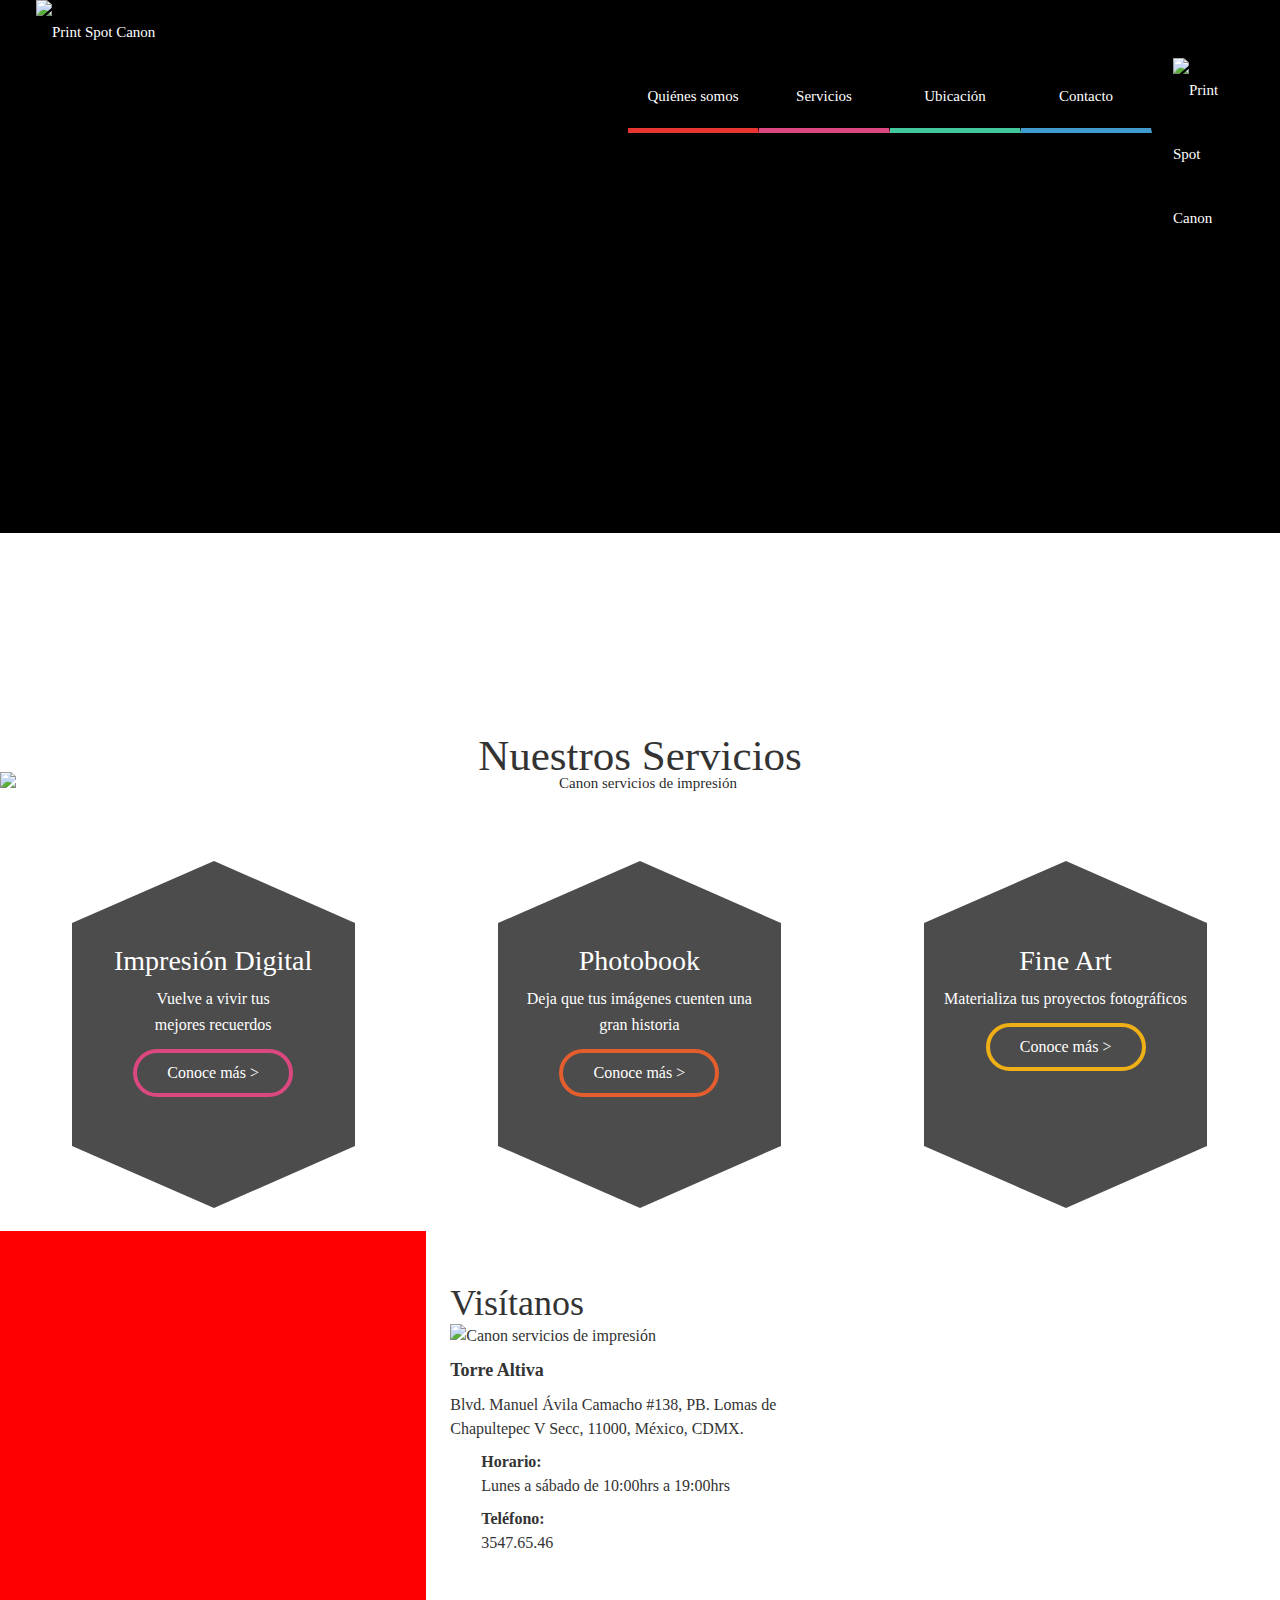
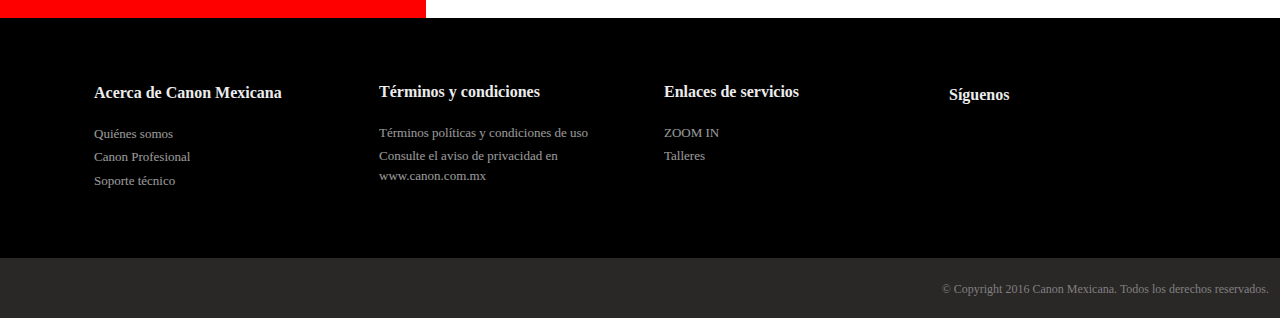
==== index.html @ a85d3786 "Merge pull request #1 from MajoFarias/master" ====
<!DOCTYPE html>
<html lang="es">
<head>
	<meta charset="UTF-8">
	<title>Print Spot | Canon</title>
	<link rel="stylesheet" href="style.css">
  <meta name="viewport" content="width=device-width, initial-scale=1.0">
  <link rel="icon" href="favicon.ico" type="image/x-icon"/>
<link rel="shortcut icon" href="favicon.ico" type="image/x-icon"/>


<script>

  (function(i,s,o,g,r,a,m){i['GoogleAnalyticsObject']=r;i[r]=i[r]||function(){

  (i[r].q=i[r].q||[]).push(arguments)},i[r].l=1*new Date();a=s.createElement(o),

  m=s.getElementsByTagName(o)[0];a.async=1;a.src=g;m.parentNode.insertBefore(a,m)

  })(window,document,'script','//www.google-analytics.com/analytics.js','ga');

 

  ga('create', 'UA-75109657-1', 'auto');

ga('require', 'displayfeatures');

  ga('send', 'pageview');

 </script>
</head>
<body>
 
<nav>
    <div class="nav-wrapper">
      <a href="" class=""><img src="assets/images/logo.png" alt="Print Spot Canon"></a>
      <a href="http://www.canon.com.mx"  target="_blank" class=""><img src="assets/images/logoCanon.png" alt="Print Spot Canon"></a>
      <a href="#" data-activates="mobile-demo" class="button-collapse"><i class="material-icons">menu</i></a>
      <ul class="menu-lg right hide-on-med-and-down">
        <li>
         <a class="full" href="quienes-somos.html">
           <img src="assets/images/btn-1.png" alt="">
           Quiénes somos
          </a>
        </li>
        <li>

         <a class='full dropdown-button' href='#' data-activates='dropdown1'>
          <img src="assets/images/btn-2.png" alt="">
         Servicios</a>

            <!-- Dropdown Structure -->
            <ul id='dropdown1' class='dropdown-content'>
              <li><a href="impresion-digital.html">Impresión Digital</a></li>
              <li><a href="photobook.html">Photobook</a></li>
              <li><a href="fine-art.html">Fine Art</a></li>
              <li><a href="digitalizacion-films.html">Digitalización</a></li>
            </ul>

        </li>
        <li>
         <a class="full" href="ubicacion.html">
           <img src="assets/images/btn-3.png" alt="">Ubicación
          </a>
        </li>
         <li>
         <a class="full" href="contacto.html">
           <img src="assets/images/btn-4.png" alt="">Contacto
          </a>
        </li>

        
      </ul>

      <ul class="side-nav" id="mobile-demo">
       <li><span></span><a href="quienes-somos.html">Quiénes somos</a></li>
        <li class="no-padding">
        <ul class="collapsible collapsible-accordion">
          <li>
            <a class="collapsible-header"> <i class="material-icons">keyboard_arrow_right</i>Servicios
            </a>
            <div class="collapsible-body">
              <ul>
                <li><a href="impresion-digital.html">Impresión Digital</a></li>
                <li><a href="photobook.html">Photobook</a></li>
                <li><a href="fine-art.html">Fine Art</a></li>
                <li><a href="digitalizacion-films.html">Digitalización</a></li>
              </ul>
            </div>
          </li>
        </ul>
      </li>
        <li><span></span><a href="ubicacion.html">Ubicación</a></li>
        <li><span></span><a href="contacto.html">Contacto</a></li>
      </ul>
    </div>
  </nav>


   <div class="slider">
    <ul class="slides">
      <li>
          <img src="assets/images/bgEyecatcher.jpg"> <!-- random image -->
        <div class="caption center-align">
          <h3>Imprimir es volver a compartir</h3>
          
        </div>
      </li>
        <li>
          <img src="assets/images/bgEyecatcherTwo.jpg"> <!-- random image -->
        <div class="caption center-align">
          <h3>Imprimir es volver a recordar</h3>
          
        </div>
      </li>
       <li>
          <img src="assets/images/bgEyecatcherThree.jpg"> <!-- random image -->
        <div class="caption center-align">
          <h3>Imprimir es volver a nacer</h3>
          
        </div>
      </li>
       <li>
          <img src="assets/images/bgEyecatcherFour.jpg"> <!-- random image -->
        <div class="caption center-align">
          <h3>Imprimir es volver a sentir</h3>
          
        </div>
      </li>
       <li>
          <img class="lgImg" src="assets/images/bgEyecatcherFive.jpg"> <!-- random image -->
          <img class="smImg" src="assets/images/bgEyecatcherFiveSmall.jpg"> <!-- random image -->
        <div class="caption center-align">
          <h3>Imprimir es volver a viajar</h3>
          
        </div>
      </li>
    

    </ul>
  </div>
      



<section class="service">
  <h2>Nuestros Servicios</h2>
  <img src="assets/images/plecaTitle.png" alt="Canon servicios de impresión">
</section>  
<section class="services">
  <article>
  <div class="text" id="hexagon"> 
     <img src="assets/images/iconHome1.png" alt="">
      <h3>Impresión Digital</h3>
      <p>Vuelve a vivir tus <br> mejores recuerdos</p>
      <button class="btnpink" onclick="window.location='impresion-digital.html';">
        Conoce más >
      </button>
    </div>   
  </article>
   <article>
   <div class="text" id="hexagon"> 
      <img src="assets/images/iconHome2.png" alt="">
    <h3>Photobook</h3>
    <p> Deja que tus imágenes cuenten una gran historia</p>
    <button class="btnoranges" onclick="window.location='photobook.html';">
      Conoce más >
    </button>
    </div>
  </article>
   <article>
   <div class="text" id="hexagon"> 
      <img src="assets/images/iconHome3.png" alt="">
    <h3>Fine Art</h3>
    <p>Materializa tus proyectos  fotográficos</p>
    <button class="btnyew" onclick="window.location='fine-art.html';">
      Conoce más >
    </button>
    </div>
  </article>
  
  
  
  
  
  
  <article id="demo">
      <div class="container">
        <div class="row">
          <div class="span12">

            <div id="owl-demo" class="owl-carousel">
            
            
              <div>
              <div class="img-promoss"><img src="assets/images/4.png"></div>
              <div class="txt-promoss">
              <p><strong>De lunes a viernes,</strong> durante todo el mes de abril, 20% de descuento a alumnos de fotografía, arte, comunicación, diseño, etc.<br><br><strong>Haz tu cita llamando al 3547.6546</strong> y presenta tu credencial o constancia de estudios.</p><p>Promociones no acumulables.</p>  
              </div>
              </div>

              
              <div>
              <div class="img-promoss"><img src="assets/images/3.png"></div>
              <div class="txt-promoss">
              <p><strong>De lunes a viernes,</strong> durante todo el mes de abril, 25% de descuento a socios Zoom iN. <br><br><strong>Haz tu cita llamando al 3547.6546</strong> y presenta tu credencial de socio.</p><p>Promociones no acumulables.</p> 
              </div>
              </div>
              
              
             <div>
              <div class="img-promoss"><img src="assets/images/1.png"></div>
              <div class="txt-promoss">
              <p><strong>De lunes a viernes,</strong> durante todo el mes de abril, 30% de descuento a socios CPS.  <br><br><strong>Haz tu cita llamando al 5347.6546</strong> y presenta tu credencial de socio.</p>  <p>Promociones no acumulables.</p> 
              </div>
              </div>
              
        
              <div>
              <div class="img-promoss"><img src="assets/images/2.png"></div>
              <div class="txt-promoss">
              <p><strong>Promociones especiales directamente en Print Spot.</strong></p> 
              <p>¡Visítanos y descúbrelas!</p><br><br>
              </div>
              </div>
              
           </div>
          </div>
          
        </div>
      </div>
  </article>
 <article>
 
 
 
 
 
 
 
 
 <div class="text">
  <h3>Visítanos</h3>
  <img src="assets/images/plecaTitle.png" alt="Canon servicios de impresión">
  <ul>
    <li>Torre Altiva</li>
    <li>Blvd. Manuel Ávila Camacho #138, PB.
               Lomas de Chapultepec V Secc, 11000, México, CDMX.</li>
    <li><span class="flaticon-clock"></span> <b>Horario:</b><br>
      Lunes a sábado de 10:00hrs a 19:00hrs</li>
    <li><span class="flaticon-technology"></span><b>Teléfono:</b><br>
     3547.65.46</li>
  </ul>
  </div>
 </article>
 <article>
  <iframe src="https://www.google.com/maps/embed?pb=!1m18!1m12!1m3!1d3762.522159748652!2d-99.21180123430263!3d19.433041457819435!2m3!1f0!2f0!3f0!3m2!1i1024!2i768!4f13.1!3m3!1m2!1s0x85d2021f0ff0a0fd%3A0xc3d186509777347d!2sCanon+Mexicana%2C+S.+de+R.L.+de+C.V.!5e0!3m2!1ses!2smx!4v1457544588915" width="100%" height="380px" frameborder="0" style="border:0" allowfullscreen></iframe>
 </article> 
</section>
<footer>
 <div class="wrapper-footer">
  <article>
  <ul class="collapsible popout" data-collapsible="accordion">
    <li>
      <div class="collapsible-header">Acerca de Canon Mexicana<i class="material-icons">add_box</i></div>
      <div class="collapsible-body">
        <p><a href="quienes-somos.html">Quiénes somos</a></p>
        <p><a href="http://www.canon.com.mx/cpsmexico/cps_que_es.aspx" target="_blank">Canon Profesional</a></p>
        <p><a href="http://www.canon.com.mx/servicio.aspx" target="_blank">Soporte técnico</a></p>
        
      </div>
    </li>
  </ul>
  </article>
  <article>
  <ul class="collapsible popout" data-collapsible="accordion">
    <li>
      <div class="collapsible-header">Términos y condiciones<i class="material-icons">add_box</i></div>
      <div class="collapsible-body">
        <p><a href="terminos.html">Términos políticas y condiciones de uso</a></p>
        <p><a href="http://www.canon.com.mx/" target="_blank">Consulte el aviso de privacidad en www.canon.com.mx</a></p>
      </div>  
    </li>
  </ul>
  </article>
   <article>
   <ul class="collapsible popout" data-collapsible="accordion">
    <li>
      <div class="collapsible-header">Enlaces de servicios<i class="material-icons">add_box</i></div>
      <div class="collapsible-body">
       <p><a href="http://www.canonzoomin.com/"  target="_blank">ZOOM IN</a></p>
       <p><a href="http://www.canon.com.mx/cursos.aspx"  target="_blank">Talleres</a></p>
      </div>
    </li>
    </ul>
  </article>
   <article>
   <ul class="collapsible popout" data-collapsible="accordion">
    <li>
     <p>
       <span class="follow">Síguenos</span>
       <a href="https://es-la.facebook.com/canonmexicana" target="_blank" class="social flaticon-social"></a>
       <a href="https://twitter.com/canonmexicana?lang=es" target="_blank" class="social flaticon-social-media"></a>
       <a href="https://www.instagram.com/canonmexicana/?hl=es" target="_blank" class="social flaticon-social-media-1"></a>
     </p>
    </li>
    </ul>
  </article>

 </div> 
  <article>
  <div class="wrapper-footerEnds">
     <img src="assets/images/log.png" alt="">
      <p>© Copyright 2016 Canon Mexicana. <br> Todos los derechos reservados.</p>
    </div>  
  </article>
</footer>   
</body>
<script type="text/javascript" src="https://code.jquery.com/jquery-2.1.1.min.js"></script>
<script type="text/javascript" src="assets/js/owl.carousel.js"></script>
<script type="text/javascript" src="assets/js/bin/materialize.js"></script>
<script src="assets/js/main.js"></script>

    <script>
    $(document).ready(function() {
      $("#owl-demo").owlCarousel({
        autoPlay : 3000,
        stopOnHover : true,
        navigation:true,
        paginationSpeed : 1000,
        goToFirstSpeed : 2000,
        singleItem : true,
        autoHeight : true,
        transitionStyle:"fade"
      });
    });
    </script>
</html>
---- style.css ----
/* 
 * 	Core Owl Carousel CSS File
 *	v1.3.3
 */
/* clearfix */
@import url("https://fonts.googleapis.com/icon?family=Material+Icons");
.owl-carousel .owl-wrapper:after {
  content: ".";
  display: block;
  clear: both;
  visibility: hidden;
  line-height: 0;
  height: 0; }

/* display none until init */
.owl-carousel {
  display: none;
  position: relative;
  width: 100%;
  -ms-touch-action: pan-y; }

.owl-carousel .owl-wrapper {
  display: none;
  -webkit-transform: translate3d(0px, 0px, 0px); }

.owl-carousel .owl-wrapper-outer {
  overflow: hidden;
  width: 100%; }

.owl-carousel .owl-wrapper-outer.autoHeight {
  -webkit-transition: height 500ms ease-in-out;
  -moz-transition: height 500ms ease-in-out;
  -ms-transition: height 500ms ease-in-out;
  -o-transition: height 500ms ease-in-out;
  transition: height 500ms ease-in-out; }

.owl-carousel .owl-item {
  float: left;
  /*height:320px;*/ }

.owl-controls .owl-page,
.owl-controls .owl-buttons div {
  cursor: pointer; }

.owl-controls {
  -webkit-user-select: none;
  -khtml-user-select: none;
  -moz-user-select: none;
  -ms-user-select: none;
  user-select: none;
  -webkit-tap-highlight-color: transparent; }

/* mouse grab icon */
.grabbing {
  cursor: url(grabbing.png) 8 8, move; }

/* fix */
.owl-carousel .owl-wrapper,
.owl-carousel .owl-item {
  -webkit-backface-visibility: hidden;
  -moz-backface-visibility: hidden;
  -ms-backface-visibility: hidden;
  -webkit-transform: translate3d(0, 0, 0);
  -moz-transform: translate3d(0, 0, 0);
  -ms-transform: translate3d(0, 0, 0); }

/* 
 *  Owl Carousel CSS3 Transitions 
 *  v1.3.2
 */
.owl-origin {
  -webkit-perspective: 1200px;
  -webkit-perspective-origin-x: 50%;
  -webkit-perspective-origin-y: 50%;
  -moz-perspective: 1200px;
  -moz-perspective-origin-x: 50%;
  -moz-perspective-origin-y: 50%;
  perspective: 1200px; }

/* fade */
.owl-fade-out {
  z-index: 10;
  -webkit-animation: fadeOut .7s both ease;
  -moz-animation: fadeOut .7s both ease;
  animation: fadeOut .7s both ease; }

.owl-fade-in {
  -webkit-animation: fadeIn .7s both ease;
  -moz-animation: fadeIn .7s both ease;
  animation: fadeIn .7s both ease; }

/* backSlide */
.owl-backSlide-out {
  -webkit-animation: backSlideOut 1s both ease;
  -moz-animation: backSlideOut 1s both ease;
  animation: backSlideOut 1s both ease; }

.owl-backSlide-in {
  -webkit-animation: backSlideIn 1s both ease;
  -moz-animation: backSlideIn 1s both ease;
  animation: backSlideIn 1s both ease; }

/* goDown */
.owl-goDown-out {
  -webkit-animation: scaleToFade .7s ease both;
  -moz-animation: scaleToFade .7s ease both;
  animation: scaleToFade .7s ease both; }

.owl-goDown-in {
  -webkit-animation: goDown .6s ease both;
  -moz-animation: goDown .6s ease both;
  animation: goDown .6s ease both; }

/* scaleUp */
.owl-fadeUp-in {
  -webkit-animation: scaleUpFrom .5s ease both;
  -moz-animation: scaleUpFrom .5s ease both;
  animation: scaleUpFrom .5s ease both; }

.owl-fadeUp-out {
  -webkit-animation: scaleUpTo .5s ease both;
  -moz-animation: scaleUpTo .5s ease both;
  animation: scaleUpTo .5s ease both; }

/* Keyframes */
/*empty*/
@-webkit-keyframes empty {
  0% {
    opacity: 1; } }
@-moz-keyframes empty {
  0% {
    opacity: 1; } }
@keyframes empty {
  0% {
    opacity: 1; } }
@-webkit-keyframes fadeIn {
  0% {
    opacity: 0; }
  100% {
    opacity: 1; } }
@-moz-keyframes fadeIn {
  0% {
    opacity: 0; }
  100% {
    opacity: 1; } }
@keyframes fadeIn {
  0% {
    opacity: 0; }
  100% {
    opacity: 1; } }
@-webkit-keyframes fadeOut {
  0% {
    opacity: 1; }
  100% {
    opacity: 0; } }
@-moz-keyframes fadeOut {
  0% {
    opacity: 1; }
  100% {
    opacity: 0; } }
@keyframes fadeOut {
  0% {
    opacity: 1; }
  100% {
    opacity: 0; } }
@-webkit-keyframes backSlideOut {
  25% {
    opacity: .5;
    -webkit-transform: translateZ(-500px); }
  75% {
    opacity: .5;
    -webkit-transform: translateZ(-500px) translateX(-200%); }
  100% {
    opacity: .5;
    -webkit-transform: translateZ(-500px) translateX(-200%); } }
@-moz-keyframes backSlideOut {
  25% {
    opacity: .5;
    -moz-transform: translateZ(-500px); }
  75% {
    opacity: .5;
    -moz-transform: translateZ(-500px) translateX(-200%); }
  100% {
    opacity: .5;
    -moz-transform: translateZ(-500px) translateX(-200%); } }
@keyframes backSlideOut {
  25% {
    opacity: .5;
    transform: translateZ(-500px); }
  75% {
    opacity: .5;
    transform: translateZ(-500px) translateX(-200%); }
  100% {
    opacity: .5;
    transform: translateZ(-500px) translateX(-200%); } }
@-webkit-keyframes backSlideIn {
  0%, 25% {
    opacity: .5;
    -webkit-transform: translateZ(-500px) translateX(200%); }
  75% {
    opacity: .5;
    -webkit-transform: translateZ(-500px); }
  100% {
    opacity: 1;
    -webkit-transform: translateZ(0) translateX(0); } }
@-moz-keyframes backSlideIn {
  0%, 25% {
    opacity: .5;
    -moz-transform: translateZ(-500px) translateX(200%); }
  75% {
    opacity: .5;
    -moz-transform: translateZ(-500px); }
  100% {
    opacity: 1;
    -moz-transform: translateZ(0) translateX(0); } }
@keyframes backSlideIn {
  0%, 25% {
    opacity: .5;
    transform: translateZ(-500px) translateX(200%); }
  75% {
    opacity: .5;
    transform: translateZ(-500px); }
  100% {
    opacity: 1;
    transform: translateZ(0) translateX(0); } }
@-webkit-keyframes scaleToFade {
  to {
    opacity: 0;
    -webkit-transform: scale(0.8); } }
@-moz-keyframes scaleToFade {
  to {
    opacity: 0;
    -moz-transform: scale(0.8); } }
@keyframes scaleToFade {
  to {
    opacity: 0;
    transform: scale(0.8); } }
@-webkit-keyframes goDown {
  from {
    -webkit-transform: translateY(-100%); } }
@-moz-keyframes goDown {
  from {
    -moz-transform: translateY(-100%); } }
@keyframes goDown {
  from {
    transform: translateY(-100%); } }
@-webkit-keyframes scaleUpFrom {
  from {
    opacity: 0;
    -webkit-transform: scale(1.5); } }
@-moz-keyframes scaleUpFrom {
  from {
    opacity: 0;
    -moz-transform: scale(1.5); } }
@keyframes scaleUpFrom {
  from {
    opacity: 0;
    transform: scale(1.5); } }
@-webkit-keyframes scaleUpTo {
  to {
    opacity: 0;
    -webkit-transform: scale(1.5); } }
@-moz-keyframes scaleUpTo {
  to {
    opacity: 0;
    -moz-transform: scale(1.5); } }
@keyframes scaleUpTo {
  to {
    opacity: 0;
    transform: scale(1.5); } }
/*!
 * Materialize v0.97.5 (http://materializecss.com)
 * Copyright 2014-2015 Materialize
 * MIT License (https://raw.githubusercontent.com/Dogfalo/materialize/master/LICENSE)
 */
.materialize-red.lighten-5 {
  background-color: #fdeaeb !important; }

.materialize-red-text.text-lighten-5 {
  color: #fdeaeb !important; }

.materialize-red.lighten-4 {
  background-color: #f8c1c3 !important; }

.materialize-red-text.text-lighten-4 {
  color: #f8c1c3 !important; }

.materialize-red.lighten-3 {
  background-color: #f3989b !important; }

.materialize-red-text.text-lighten-3 {
  color: #f3989b !important; }

.materialize-red.lighten-2 {
  background-color: #ee6e73 !important; }

.materialize-red-text.text-lighten-2 {
  color: #ee6e73 !important; }

.materialize-red.lighten-1 {
  background-color: #ea454b !important; }

.materialize-red-text.text-lighten-1 {
  color: #ea454b !important; }

.materialize-red {
  background-color: #e51c23 !important; }

.materialize-red-text {
  color: #e51c23 !important; }

.materialize-red.darken-1 {
  background-color: #d0181e !important; }

.materialize-red-text.text-darken-1 {
  color: #d0181e !important; }

.materialize-red.darken-2 {
  background-color: #b9151b !important; }

.materialize-red-text.text-darken-2 {
  color: #b9151b !important; }

.materialize-red.darken-3 {
  background-color: #a21318 !important; }

.materialize-red-text.text-darken-3 {
  color: #a21318 !important; }

.materialize-red.darken-4 {
  background-color: #8b1014 !important; }

.materialize-red-text.text-darken-4 {
  color: #8b1014 !important; }

.red.lighten-5 {
  background-color: #FFEBEE !important; }

.red-text.text-lighten-5 {
  color: #FFEBEE !important; }

.red.lighten-4 {
  background-color: #FFCDD2 !important; }

.red-text.text-lighten-4 {
  color: #FFCDD2 !important; }

.red.lighten-3 {
  background-color: #EF9A9A !important; }

.red-text.text-lighten-3 {
  color: #EF9A9A !important; }

.red.lighten-2 {
  background-color: #E57373 !important; }

.red-text.text-lighten-2 {
  color: #E57373 !important; }

.red.lighten-1 {
  background-color: #EF5350 !important; }

.red-text.text-lighten-1 {
  color: #EF5350 !important; }

.red {
  background-color: #F44336 !important; }

.red-text {
  color: #F44336 !important; }

.red.darken-1 {
  background-color: #E53935 !important; }

.red-text.text-darken-1 {
  color: #E53935 !important; }

.red.darken-2 {
  background-color: #D32F2F !important; }

.red-text.text-darken-2 {
  color: #D32F2F !important; }

.red.darken-3 {
  background-color: #C62828 !important; }

.red-text.text-darken-3 {
  color: #C62828 !important; }

.red.darken-4 {
  background-color: #B71C1C !important; }

.red-text.text-darken-4 {
  color: #B71C1C !important; }

.red.accent-1 {
  background-color: #FF8A80 !important; }

.red-text.text-accent-1 {
  color: #FF8A80 !important; }

.red.accent-2 {
  background-color: #FF5252 !important; }

.red-text.text-accent-2 {
  color: #FF5252 !important; }

.red.accent-3 {
  background-color: #FF1744 !important; }

.red-text.text-accent-3 {
  color: #FF1744 !important; }

.red.accent-4 {
  background-color: #D50000 !important; }

.red-text.text-accent-4 {
  color: #D50000 !important; }

.pink.lighten-5 {
  background-color: #fce4ec !important; }

.pink-text.text-lighten-5 {
  color: #fce4ec !important; }

.pink.lighten-4 {
  background-color: #f8bbd0 !important; }

.pink-text.text-lighten-4 {
  color: #f8bbd0 !important; }

.pink.lighten-3 {
  background-color: #f48fb1 !important; }

.pink-text.text-lighten-3 {
  color: #f48fb1 !important; }

.pink.lighten-2 {
  background-color: #f06292 !important; }

.pink-text.text-lighten-2 {
  color: #f06292 !important; }

.pink.lighten-1 {
  background-color: #ec407a !important; }

.pink-text.text-lighten-1 {
  color: #ec407a !important; }

.pink {
  background-color: #e91e63 !important; }

.pink-text {
  color: #e91e63 !important; }

.pink.darken-1 {
  background-color: #d81b60 !important; }

.pink-text.text-darken-1 {
  color: #d81b60 !important; }

.pink.darken-2 {
  background-color: #c2185b !important; }

.pink-text.text-darken-2 {
  color: #c2185b !important; }

.pink.darken-3 {
  background-color: #ad1457 !important; }

.pink-text.text-darken-3 {
  color: #ad1457 !important; }

.pink.darken-4 {
  background-color: #880e4f !important; }

.pink-text.text-darken-4 {
  color: #880e4f !important; }

.pink.accent-1 {
  background-color: #ff80ab !important; }

.pink-text.text-accent-1 {
  color: #ff80ab !important; }

.pink.accent-2 {
  background-color: #ff4081 !important; }

.pink-text.text-accent-2 {
  color: #ff4081 !important; }

.pink.accent-3 {
  background-color: #f50057 !important; }

.pink-text.text-accent-3 {
  color: #f50057 !important; }

.pink.accent-4 {
  background-color: #c51162 !important; }

.pink-text.text-accent-4 {
  color: #c51162 !important; }

.purple.lighten-5 {
  background-color: #f3e5f5 !important; }

.purple-text.text-lighten-5 {
  color: #f3e5f5 !important; }

.purple.lighten-4 {
  background-color: #e1bee7 !important; }

.purple-text.text-lighten-4 {
  color: #e1bee7 !important; }

.purple.lighten-3 {
  background-color: #ce93d8 !important; }

.purple-text.text-lighten-3 {
  color: #ce93d8 !important; }

.purple.lighten-2 {
  background-color: #ba68c8 !important; }

.purple-text.text-lighten-2 {
  color: #ba68c8 !important; }

.purple.lighten-1 {
  background-color: #ab47bc !important; }

.purple-text.text-lighten-1 {
  color: #ab47bc !important; }

.purple {
  background-color: #9c27b0 !important; }

.purple-text {
  color: #9c27b0 !important; }

.purple.darken-1 {
  background-color: #8e24aa !important; }

.purple-text.text-darken-1 {
  color: #8e24aa !important; }

.purple.darken-2 {
  background-color: #7b1fa2 !important; }

.purple-text.text-darken-2 {
  color: #7b1fa2 !important; }

.purple.darken-3 {
  background-color: #6a1b9a !important; }

.purple-text.text-darken-3 {
  color: #6a1b9a !important; }

.purple.darken-4 {
  background-color: #4a148c !important; }

.purple-text.text-darken-4 {
  color: #4a148c !important; }

.purple.accent-1 {
  background-color: #ea80fc !important; }

.purple-text.text-accent-1 {
  color: #ea80fc !important; }

.purple.accent-2 {
  background-color: #e040fb !important; }

.purple-text.text-accent-2 {
  color: #e040fb !important; }

.purple.accent-3 {
  background-color: #d500f9 !important; }

.purple-text.text-accent-3 {
  color: #d500f9 !important; }

.purple.accent-4 {
  background-color: #a0f !important; }

.purple-text.text-accent-4 {
  color: #a0f !important; }

.deep-purple.lighten-5 {
  background-color: #ede7f6 !important; }

.deep-purple-text.text-lighten-5 {
  color: #ede7f6 !important; }

.deep-purple.lighten-4 {
  background-color: #d1c4e9 !important; }

.deep-purple-text.text-lighten-4 {
  color: #d1c4e9 !important; }

.deep-purple.lighten-3 {
  background-color: #b39ddb !important; }

.deep-purple-text.text-lighten-3 {
  color: #b39ddb !important; }

.deep-purple.lighten-2 {
  background-color: #9575cd !important; }

.deep-purple-text.text-lighten-2 {
  color: #9575cd !important; }

.deep-purple.lighten-1 {
  background-color: #7e57c2 !important; }

.deep-purple-text.text-lighten-1 {
  color: #7e57c2 !important; }

.deep-purple {
  background-color: #673ab7 !important; }

.deep-purple-text {
  color: #673ab7 !important; }

.deep-purple.darken-1 {
  background-color: #5e35b1 !important; }

.deep-purple-text.text-darken-1 {
  color: #5e35b1 !important; }

.deep-purple.darken-2 {
  background-color: #512da8 !important; }

.deep-purple-text.text-darken-2 {
  color: #512da8 !important; }

.deep-purple.darken-3 {
  background-color: #4527a0 !important; }

.deep-purple-text.text-darken-3 {
  color: #4527a0 !important; }

.deep-purple.darken-4 {
  background-color: #311b92 !important; }

.deep-purple-text.text-darken-4 {
  color: #311b92 !important; }

.deep-purple.accent-1 {
  background-color: #b388ff !important; }

.deep-purple-text.text-accent-1 {
  color: #b388ff !important; }

.deep-purple.accent-2 {
  background-color: #7c4dff !important; }

.deep-purple-text.text-accent-2 {
  color: #7c4dff !important; }

.deep-purple.accent-3 {
  background-color: #651fff !important; }

.deep-purple-text.text-accent-3 {
  color: #651fff !important; }

.deep-purple.accent-4 {
  background-color: #6200ea !important; }

.deep-purple-text.text-accent-4 {
  color: #6200ea !important; }

.indigo.lighten-5 {
  background-color: #e8eaf6 !important; }

.indigo-text.text-lighten-5 {
  color: #e8eaf6 !important; }

.indigo.lighten-4 {
  background-color: #c5cae9 !important; }

.indigo-text.text-lighten-4 {
  color: #c5cae9 !important; }

.indigo.lighten-3 {
  background-color: #9fa8da !important; }

.indigo-text.text-lighten-3 {
  color: #9fa8da !important; }

.indigo.lighten-2 {
  background-color: #7986cb !important; }

.indigo-text.text-lighten-2 {
  color: #7986cb !important; }

.indigo.lighten-1 {
  background-color: #5c6bc0 !important; }

.indigo-text.text-lighten-1 {
  color: #5c6bc0 !important; }

.indigo {
  background-color: #3f51b5 !important; }

.indigo-text {
  color: #3f51b5 !important; }

.indigo.darken-1 {
  background-color: #3949ab !important; }

.indigo-text.text-darken-1 {
  color: #3949ab !important; }

.indigo.darken-2 {
  background-color: #303f9f !important; }

.indigo-text.text-darken-2 {
  color: #303f9f !important; }

.indigo.darken-3 {
  background-color: #283593 !important; }

.indigo-text.text-darken-3 {
  color: #283593 !important; }

.indigo.darken-4 {
  background-color: #1a237e !important; }

.indigo-text.text-darken-4 {
  color: #1a237e !important; }

.indigo.accent-1 {
  background-color: #8c9eff !important; }

.indigo-text.text-accent-1 {
  color: #8c9eff !important; }

.indigo.accent-2 {
  background-color: #536dfe !important; }

.indigo-text.text-accent-2 {
  color: #536dfe !important; }

.indigo.accent-3 {
  background-color: #3d5afe !important; }

.indigo-text.text-accent-3 {
  color: #3d5afe !important; }

.indigo.accent-4 {
  background-color: #304ffe !important; }

.indigo-text.text-accent-4 {
  color: #304ffe !important; }

.blue.lighten-5 {
  background-color: #E3F2FD !important; }

.blue-text.text-lighten-5 {
  color: #E3F2FD !important; }

.blue.lighten-4 {
  background-color: #BBDEFB !important; }

.blue-text.text-lighten-4 {
  color: #BBDEFB !important; }

.blue.lighten-3 {
  background-color: #90CAF9 !important; }

.blue-text.text-lighten-3 {
  color: #90CAF9 !important; }

.blue.lighten-2 {
  background-color: #64B5F6 !important; }

.blue-text.text-lighten-2 {
  color: #64B5F6 !important; }

.blue.lighten-1 {
  background-color: #42A5F5 !important; }

.blue-text.text-lighten-1 {
  color: #42A5F5 !important; }

.blue {
  background-color: #2196F3 !important; }

.blue-text {
  color: #2196F3 !important; }

.blue.darken-1 {
  background-color: #1E88E5 !important; }

.blue-text.text-darken-1 {
  color: #1E88E5 !important; }

.blue.darken-2 {
  background-color: #1976D2 !important; }

.blue-text.text-darken-2 {
  color: #1976D2 !important; }

.blue.darken-3 {
  background-color: #1565C0 !important; }

.blue-text.text-darken-3 {
  color: #1565C0 !important; }

.blue.darken-4 {
  background-color: #0D47A1 !important; }

.blue-text.text-darken-4 {
  color: #0D47A1 !important; }

.blue.accent-1 {
  background-color: #82B1FF !important; }

.blue-text.text-accent-1 {
  color: #82B1FF !important; }

.blue.accent-2 {
  background-color: #448AFF !important; }

.blue-text.text-accent-2 {
  color: #448AFF !important; }

.blue.accent-3 {
  background-color: #2979FF !important; }

.blue-text.text-accent-3 {
  color: #2979FF !important; }

.blue.accent-4 {
  background-color: #2962FF !important; }

.blue-text.text-accent-4 {
  color: #2962FF !important; }

.light-blue.lighten-5 {
  background-color: #e1f5fe !important; }

.light-blue-text.text-lighten-5 {
  color: #e1f5fe !important; }

.light-blue.lighten-4 {
  background-color: #b3e5fc !important; }

.light-blue-text.text-lighten-4 {
  color: #b3e5fc !important; }

.light-blue.lighten-3 {
  background-color: #81d4fa !important; }

.light-blue-text.text-lighten-3 {
  color: #81d4fa !important; }

.light-blue.lighten-2 {
  background-color: #4fc3f7 !important; }

.light-blue-text.text-lighten-2 {
  color: #4fc3f7 !important; }

.light-blue.lighten-1 {
  background-color: #29b6f6 !important; }

.light-blue-text.text-lighten-1 {
  color: #29b6f6 !important; }

.light-blue {
  background-color: #03a9f4 !important; }

.light-blue-text {
  color: #03a9f4 !important; }

.light-blue.darken-1 {
  background-color: #039be5 !important; }

.light-blue-text.text-darken-1 {
  color: #039be5 !important; }

.light-blue.darken-2 {
  background-color: #0288d1 !important; }

.light-blue-text.text-darken-2 {
  color: #0288d1 !important; }

.light-blue.darken-3 {
  background-color: #0277bd !important; }

.light-blue-text.text-darken-3 {
  color: #0277bd !important; }

.light-blue.darken-4 {
  background-color: #01579b !important; }

.light-blue-text.text-darken-4 {
  color: #01579b !important; }

.light-blue.accent-1 {
  background-color: #80d8ff !important; }

.light-blue-text.text-accent-1 {
  color: #80d8ff !important; }

.light-blue.accent-2 {
  background-color: #40c4ff !important; }

.light-blue-text.text-accent-2 {
  color: #40c4ff !important; }

.light-blue.accent-3 {
  background-color: #00b0ff !important; }

.light-blue-text.text-accent-3 {
  color: #00b0ff !important; }

.light-blue.accent-4 {
  background-color: #0091ea !important; }

.light-blue-text.text-accent-4 {
  color: #0091ea !important; }

.cyan.lighten-5 {
  background-color: #e0f7fa !important; }

.cyan-text.text-lighten-5 {
  color: #e0f7fa !important; }

.cyan.lighten-4 {
  background-color: #b2ebf2 !important; }

.cyan-text.text-lighten-4 {
  color: #b2ebf2 !important; }

.cyan.lighten-3 {
  background-color: #80deea !important; }

.cyan-text.text-lighten-3 {
  color: #80deea !important; }

.cyan.lighten-2 {
  background-color: #4dd0e1 !important; }

.cyan-text.text-lighten-2 {
  color: #4dd0e1 !important; }

.cyan.lighten-1 {
  background-color: #26c6da !important; }

.cyan-text.text-lighten-1 {
  color: #26c6da !important; }

.cyan {
  background-color: #00bcd4 !important; }

.cyan-text {
  color: #00bcd4 !important; }

.cyan.darken-1 {
  background-color: #00acc1 !important; }

.cyan-text.text-darken-1 {
  color: #00acc1 !important; }

.cyan.darken-2 {
  background-color: #0097a7 !important; }

.cyan-text.text-darken-2 {
  color: #0097a7 !important; }

.cyan.darken-3 {
  background-color: #00838f !important; }

.cyan-text.text-darken-3 {
  color: #00838f !important; }

.cyan.darken-4 {
  background-color: #006064 !important; }

.cyan-text.text-darken-4 {
  color: #006064 !important; }

.cyan.accent-1 {
  background-color: #84ffff !important; }

.cyan-text.text-accent-1 {
  color: #84ffff !important; }

.cyan.accent-2 {
  background-color: #18ffff !important; }

.cyan-text.text-accent-2 {
  color: #18ffff !important; }

.cyan.accent-3 {
  background-color: #00e5ff !important; }

.cyan-text.text-accent-3 {
  color: #00e5ff !important; }

.cyan.accent-4 {
  background-color: #00b8d4 !important; }

.cyan-text.text-accent-4 {
  color: #00b8d4 !important; }

.teal.lighten-5 {
  background-color: #e0f2f1 !important; }

.teal-text.text-lighten-5 {
  color: #e0f2f1 !important; }

.teal.lighten-4 {
  background-color: #b2dfdb !important; }

.teal-text.text-lighten-4 {
  color: #b2dfdb !important; }

.teal.lighten-3 {
  background-color: #80cbc4 !important; }

.teal-text.text-lighten-3 {
  color: #80cbc4 !important; }

.teal.lighten-2 {
  background-color: #4db6ac !important; }

.teal-text.text-lighten-2 {
  color: #4db6ac !important; }

.teal.lighten-1 {
  background-color: #26a69a !important; }

.teal-text.text-lighten-1 {
  color: #26a69a !important; }

.teal {
  background-color: #009688 !important; }

.teal-text {
  color: #009688 !important; }

.teal.darken-1 {
  background-color: #00897b !important; }

.teal-text.text-darken-1 {
  color: #00897b !important; }

.teal.darken-2 {
  background-color: #00796b !important; }

.teal-text.text-darken-2 {
  color: #00796b !important; }

.teal.darken-3 {
  background-color: #00695c !important; }

.teal-text.text-darken-3 {
  color: #00695c !important; }

.teal.darken-4 {
  background-color: #004d40 !important; }

.teal-text.text-darken-4 {
  color: #004d40 !important; }

.teal.accent-1 {
  background-color: #a7ffeb !important; }

.teal-text.text-accent-1 {
  color: #a7ffeb !important; }

.teal.accent-2 {
  background-color: #64ffda !important; }

.teal-text.text-accent-2 {
  color: #64ffda !important; }

.teal.accent-3 {
  background-color: #1de9b6 !important; }

.teal-text.text-accent-3 {
  color: #1de9b6 !important; }

.teal.accent-4 {
  background-color: #00bfa5 !important; }

.teal-text.text-accent-4 {
  color: #00bfa5 !important; }

.green.lighten-5 {
  background-color: #E8F5E9 !important; }

.green-text.text-lighten-5 {
  color: #E8F5E9 !important; }

.green.lighten-4 {
  background-color: #C8E6C9 !important; }

.green-text.text-lighten-4 {
  color: #C8E6C9 !important; }

.green.lighten-3 {
  background-color: #A5D6A7 !important; }

.green-text.text-lighten-3 {
  color: #A5D6A7 !important; }

.green.lighten-2 {
  background-color: #81C784 !important; }

.green-text.text-lighten-2 {
  color: #81C784 !important; }

.green.lighten-1 {
  background-color: #66BB6A !important; }

.green-text.text-lighten-1 {
  color: #66BB6A !important; }

.green {
  background-color: #4CAF50 !important; }

.green-text {
  color: #4CAF50 !important; }

.green.darken-1 {
  background-color: #43A047 !important; }

.green-text.text-darken-1 {
  color: #43A047 !important; }

.green.darken-2 {
  background-color: #388E3C !important; }

.green-text.text-darken-2 {
  color: #388E3C !important; }

.green.darken-3 {
  background-color: #2E7D32 !important; }

.green-text.text-darken-3 {
  color: #2E7D32 !important; }

.green.darken-4 {
  background-color: #1B5E20 !important; }

.green-text.text-darken-4 {
  color: #1B5E20 !important; }

.green.accent-1 {
  background-color: #B9F6CA !important; }

.green-text.text-accent-1 {
  color: #B9F6CA !important; }

.green.accent-2 {
  background-color: #69F0AE !important; }

.green-text.text-accent-2 {
  color: #69F0AE !important; }

.green.accent-3 {
  background-color: #00E676 !important; }

.green-text.text-accent-3 {
  color: #00E676 !important; }

.green.accent-4 {
  background-color: #00C853 !important; }

.green-text.text-accent-4 {
  color: #00C853 !important; }

.light-green.lighten-5 {
  background-color: #f1f8e9 !important; }

.light-green-text.text-lighten-5 {
  color: #f1f8e9 !important; }

.light-green.lighten-4 {
  background-color: #dcedc8 !important; }

.light-green-text.text-lighten-4 {
  color: #dcedc8 !important; }

.light-green.lighten-3 {
  background-color: #c5e1a5 !important; }

.light-green-text.text-lighten-3 {
  color: #c5e1a5 !important; }

.light-green.lighten-2 {
  background-color: #aed581 !important; }

.light-green-text.text-lighten-2 {
  color: #aed581 !important; }

.light-green.lighten-1 {
  background-color: #9ccc65 !important; }

.light-green-text.text-lighten-1 {
  color: #9ccc65 !important; }

.light-green {
  background-color: #8bc34a !important; }

.light-green-text {
  color: #8bc34a !important; }

.light-green.darken-1 {
  background-color: #7cb342 !important; }

.light-green-text.text-darken-1 {
  color: #7cb342 !important; }

.light-green.darken-2 {
  background-color: #689f38 !important; }

.light-green-text.text-darken-2 {
  color: #689f38 !important; }

.light-green.darken-3 {
  background-color: #558b2f !important; }

.light-green-text.text-darken-3 {
  color: #558b2f !important; }

.light-green.darken-4 {
  background-color: #33691e !important; }

.light-green-text.text-darken-4 {
  color: #33691e !important; }

.light-green.accent-1 {
  background-color: #ccff90 !important; }

.light-green-text.text-accent-1 {
  color: #ccff90 !important; }

.light-green.accent-2 {
  background-color: #b2ff59 !important; }

.light-green-text.text-accent-2 {
  color: #b2ff59 !important; }

.light-green.accent-3 {
  background-color: #76ff03 !important; }

.light-green-text.text-accent-3 {
  color: #76ff03 !important; }

.light-green.accent-4 {
  background-color: #64dd17 !important; }

.light-green-text.text-accent-4 {
  color: #64dd17 !important; }

.lime.lighten-5 {
  background-color: #f9fbe7 !important; }

.lime-text.text-lighten-5 {
  color: #f9fbe7 !important; }

.lime.lighten-4 {
  background-color: #f0f4c3 !important; }

.lime-text.text-lighten-4 {
  color: #f0f4c3 !important; }

.lime.lighten-3 {
  background-color: #e6ee9c !important; }

.lime-text.text-lighten-3 {
  color: #e6ee9c !important; }

.lime.lighten-2 {
  background-color: #dce775 !important; }

.lime-text.text-lighten-2 {
  color: #dce775 !important; }

.lime.lighten-1 {
  background-color: #d4e157 !important; }

.lime-text.text-lighten-1 {
  color: #d4e157 !important; }

.lime {
  background-color: #cddc39 !important; }

.lime-text {
  color: #cddc39 !important; }

.lime.darken-1 {
  background-color: #c0ca33 !important; }

.lime-text.text-darken-1 {
  color: #c0ca33 !important; }

.lime.darken-2 {
  background-color: #afb42b !important; }

.lime-text.text-darken-2 {
  color: #afb42b !important; }

.lime.darken-3 {
  background-color: #9e9d24 !important; }

.lime-text.text-darken-3 {
  color: #9e9d24 !important; }

.lime.darken-4 {
  background-color: #827717 !important; }

.lime-text.text-darken-4 {
  color: #827717 !important; }

.lime.accent-1 {
  background-color: #f4ff81 !important; }

.lime-text.text-accent-1 {
  color: #f4ff81 !important; }

.lime.accent-2 {
  background-color: #eeff41 !important; }

.lime-text.text-accent-2 {
  color: #eeff41 !important; }

.lime.accent-3 {
  background-color: #c6ff00 !important; }

.lime-text.text-accent-3 {
  color: #c6ff00 !important; }

.lime.accent-4 {
  background-color: #aeea00 !important; }

.lime-text.text-accent-4 {
  color: #aeea00 !important; }

.yellow.lighten-5 {
  background-color: #fffde7 !important; }

.yellow-text.text-lighten-5 {
  color: #fffde7 !important; }

.yellow.lighten-4 {
  background-color: #fff9c4 !important; }

.yellow-text.text-lighten-4 {
  color: #fff9c4 !important; }

.yellow.lighten-3 {
  background-color: #fff59d !important; }

.yellow-text.text-lighten-3 {
  color: #fff59d !important; }

.yellow.lighten-2 {
  background-color: #fff176 !important; }

.yellow-text.text-lighten-2 {
  color: #fff176 !important; }

.yellow.lighten-1 {
  background-color: #ffee58 !important; }

.yellow-text.text-lighten-1 {
  color: #ffee58 !important; }

.yellow {
  background-color: #ffeb3b !important; }

.yellow-text {
  color: #ffeb3b !important; }

.yellow.darken-1 {
  background-color: #fdd835 !important; }

.yellow-text.text-darken-1 {
  color: #fdd835 !important; }

.yellow.darken-2 {
  background-color: #fbc02d !important; }

.yellow-text.text-darken-2 {
  color: #fbc02d !important; }

.yellow.darken-3 {
  background-color: #f9a825 !important; }

.yellow-text.text-darken-3 {
  color: #f9a825 !important; }

.yellow.darken-4 {
  background-color: #f57f17 !important; }

.yellow-text.text-darken-4 {
  color: #f57f17 !important; }

.yellow.accent-1 {
  background-color: #ffff8d !important; }

.yellow-text.text-accent-1 {
  color: #ffff8d !important; }

.yellow.accent-2 {
  background-color: #ff0 !important; }

.yellow-text.text-accent-2 {
  color: #ff0 !important; }

.yellow.accent-3 {
  background-color: #ffea00 !important; }

.yellow-text.text-accent-3 {
  color: #ffea00 !important; }

.yellow.accent-4 {
  background-color: #ffd600 !important; }

.yellow-text.text-accent-4 {
  color: #ffd600 !important; }

.amber.lighten-5 {
  background-color: #fff8e1 !important; }

.amber-text.text-lighten-5 {
  color: #fff8e1 !important; }

.amber.lighten-4 {
  background-color: #ffecb3 !important; }

.amber-text.text-lighten-4 {
  color: #ffecb3 !important; }

.amber.lighten-3 {
  background-color: #ffe082 !important; }

.amber-text.text-lighten-3 {
  color: #ffe082 !important; }

.amber.lighten-2 {
  background-color: #ffd54f !important; }

.amber-text.text-lighten-2 {
  color: #ffd54f !important; }

.amber.lighten-1 {
  background-color: #ffca28 !important; }

.amber-text.text-lighten-1 {
  color: #ffca28 !important; }

.amber {
  background-color: #ffc107 !important; }

.amber-text {
  color: #ffc107 !important; }

.amber.darken-1 {
  background-color: #ffb300 !important; }

.amber-text.text-darken-1 {
  color: #ffb300 !important; }

.amber.darken-2 {
  background-color: #ffa000 !important; }

.amber-text.text-darken-2 {
  color: #ffa000 !important; }

.amber.darken-3 {
  background-color: #ff8f00 !important; }

.amber-text.text-darken-3 {
  color: #ff8f00 !important; }

.amber.darken-4 {
  background-color: #ff6f00 !important; }

.amber-text.text-darken-4 {
  color: #ff6f00 !important; }

.amber.accent-1 {
  background-color: #ffe57f !important; }

.amber-text.text-accent-1 {
  color: #ffe57f !important; }

.amber.accent-2 {
  background-color: #ffd740 !important; }

.amber-text.text-accent-2 {
  color: #ffd740 !important; }

.amber.accent-3 {
  background-color: #ffc400 !important; }

.amber-text.text-accent-3 {
  color: #ffc400 !important; }

.amber.accent-4 {
  background-color: #ffab00 !important; }

.amber-text.text-accent-4 {
  color: #ffab00 !important; }

.orange.lighten-5 {
  background-color: #fff3e0 !important; }

.orange-text.text-lighten-5 {
  color: #fff3e0 !important; }

.orange.lighten-4 {
  background-color: #ffe0b2 !important; }

.orange-text.text-lighten-4 {
  color: #ffe0b2 !important; }

.orange.lighten-3 {
  background-color: #ffcc80 !important; }

.orange-text.text-lighten-3 {
  color: #ffcc80 !important; }

.orange.lighten-2 {
  background-color: #ffb74d !important; }

.orange-text.text-lighten-2 {
  color: #ffb74d !important; }

.orange.lighten-1 {
  background-color: #ffa726 !important; }

.orange-text.text-lighten-1 {
  color: #ffa726 !important; }

.orange {
  background-color: #ff9800 !important; }

.orange-text {
  color: #ff9800 !important; }

.orange.darken-1 {
  background-color: #fb8c00 !important; }

.orange-text.text-darken-1 {
  color: #fb8c00 !important; }

.orange.darken-2 {
  background-color: #f57c00 !important; }

.orange-text.text-darken-2 {
  color: #f57c00 !important; }

.orange.darken-3 {
  background-color: #ef6c00 !important; }

.orange-text.text-darken-3 {
  color: #ef6c00 !important; }

.orange.darken-4 {
  background-color: #e65100 !important; }

.orange-text.text-darken-4 {
  color: #e65100 !important; }

.orange.accent-1 {
  background-color: #ffd180 !important; }

.orange-text.text-accent-1 {
  color: #ffd180 !important; }

.orange.accent-2 {
  background-color: #ffab40 !important; }

.orange-text.text-accent-2 {
  color: #ffab40 !important; }

.orange.accent-3 {
  background-color: #ff9100 !important; }

.orange-text.text-accent-3 {
  color: #ff9100 !important; }

.orange.accent-4 {
  background-color: #ff6d00 !important; }

.orange-text.text-accent-4 {
  color: #ff6d00 !important; }

.deep-orange.lighten-5 {
  background-color: #fbe9e7 !important; }

.deep-orange-text.text-lighten-5 {
  color: #fbe9e7 !important; }

.deep-orange.lighten-4 {
  background-color: #ffccbc !important; }

.deep-orange-text.text-lighten-4 {
  color: #ffccbc !important; }

.deep-orange.lighten-3 {
  background-color: #ffab91 !important; }

.deep-orange-text.text-lighten-3 {
  color: #ffab91 !important; }

.deep-orange.lighten-2 {
  background-color: #ff8a65 !important; }

.deep-orange-text.text-lighten-2 {
  color: #ff8a65 !important; }

.deep-orange.lighten-1 {
  background-color: #ff7043 !important; }

.deep-orange-text.text-lighten-1 {
  color: #ff7043 !important; }

.deep-orange {
  background-color: #ff5722 !important; }

.deep-orange-text {
  color: #ff5722 !important; }

.deep-orange.darken-1 {
  background-color: #f4511e !important; }

.deep-orange-text.text-darken-1 {
  color: #f4511e !important; }

.deep-orange.darken-2 {
  background-color: #e64a19 !important; }

.deep-orange-text.text-darken-2 {
  color: #e64a19 !important; }

.deep-orange.darken-3 {
  background-color: #d84315 !important; }

.deep-orange-text.text-darken-3 {
  color: #d84315 !important; }

.deep-orange.darken-4 {
  background-color: #bf360c !important; }

.deep-orange-text.text-darken-4 {
  color: #bf360c !important; }

.deep-orange.accent-1 {
  background-color: #ff9e80 !important; }

.deep-orange-text.text-accent-1 {
  color: #ff9e80 !important; }

.deep-orange.accent-2 {
  background-color: #ff6e40 !important; }

.deep-orange-text.text-accent-2 {
  color: #ff6e40 !important; }

.deep-orange.accent-3 {
  background-color: #ff3d00 !important; }

.deep-orange-text.text-accent-3 {
  color: #ff3d00 !important; }

.deep-orange.accent-4 {
  background-color: #dd2c00 !important; }

.deep-orange-text.text-accent-4 {
  color: #dd2c00 !important; }

.brown.lighten-5 {
  background-color: #efebe9 !important; }

.brown-text.text-lighten-5 {
  color: #efebe9 !important; }

.brown.lighten-4 {
  background-color: #d7ccc8 !important; }

.brown-text.text-lighten-4 {
  color: #d7ccc8 !important; }

.brown.lighten-3 {
  background-color: #bcaaa4 !important; }

.brown-text.text-lighten-3 {
  color: #bcaaa4 !important; }

.brown.lighten-2 {
  background-color: #a1887f !important; }

.brown-text.text-lighten-2 {
  color: #a1887f !important; }

.brown.lighten-1 {
  background-color: #8d6e63 !important; }

.brown-text.text-lighten-1 {
  color: #8d6e63 !important; }

.brown {
  background-color: #795548 !important; }

.brown-text {
  color: #795548 !important; }

.brown.darken-1 {
  background-color: #6d4c41 !important; }

.brown-text.text-darken-1 {
  color: #6d4c41 !important; }

.brown.darken-2 {
  background-color: #5d4037 !important; }

.brown-text.text-darken-2 {
  color: #5d4037 !important; }

.brown.darken-3 {
  background-color: #4e342e !important; }

.brown-text.text-darken-3 {
  color: #4e342e !important; }

.brown.darken-4 {
  background-color: #3e2723 !important; }

.brown-text.text-darken-4 {
  color: #3e2723 !important; }

.blue-grey.lighten-5 {
  background-color: #eceff1 !important; }

.blue-grey-text.text-lighten-5 {
  color: #eceff1 !important; }

.blue-grey.lighten-4 {
  background-color: #cfd8dc !important; }

.blue-grey-text.text-lighten-4 {
  color: #cfd8dc !important; }

.blue-grey.lighten-3 {
  background-color: #b0bec5 !important; }

.blue-grey-text.text-lighten-3 {
  color: #b0bec5 !important; }

.blue-grey.lighten-2 {
  background-color: #90a4ae !important; }

.blue-grey-text.text-lighten-2 {
  color: #90a4ae !important; }

.blue-grey.lighten-1 {
  background-color: #78909c !important; }

.blue-grey-text.text-lighten-1 {
  color: #78909c !important; }

.blue-grey {
  background-color: #607d8b !important; }

.blue-grey-text {
  color: #607d8b !important; }

.blue-grey.darken-1 {
  background-color: #546e7a !important; }

.blue-grey-text.text-darken-1 {
  color: #546e7a !important; }

.blue-grey.darken-2 {
  background-color: #455a64 !important; }

.blue-grey-text.text-darken-2 {
  color: #455a64 !important; }

.blue-grey.darken-3 {
  background-color: #37474f !important; }

.blue-grey-text.text-darken-3 {
  color: #37474f !important; }

.blue-grey.darken-4 {
  background-color: #263238 !important; }

.blue-grey-text.text-darken-4 {
  color: #263238 !important; }

.grey.lighten-5 {
  background-color: #fafafa !important; }

.grey-text.text-lighten-5 {
  color: #fafafa !important; }

.grey.lighten-4 {
  background-color: #f5f5f5 !important; }

.grey-text.text-lighten-4 {
  color: #f5f5f5 !important; }

.grey.lighten-3 {
  background-color: #eee !important; }

.grey-text.text-lighten-3 {
  color: #eee !important; }

.grey.lighten-2 {
  background-color: #e0e0e0 !important; }

.grey-text.text-lighten-2 {
  color: #e0e0e0 !important; }

.grey.lighten-1 {
  background-color: #bdbdbd !important; }

.grey-text.text-lighten-1 {
  color: #bdbdbd !important; }

.grey {
  background-color: #9e9e9e !important; }

.grey-text {
  color: #9e9e9e !important; }

.grey.darken-1 {
  background-color: #757575 !important; }

.grey-text.text-darken-1 {
  color: #757575 !important; }

.grey.darken-2 {
  background-color: #616161 !important; }

.grey-text.text-darken-2 {
  color: #616161 !important; }

.grey.darken-3 {
  background-color: #424242 !important; }

.grey-text.text-darken-3 {
  color: #424242 !important; }

.grey.darken-4 {
  background-color: #212121 !important; }

.grey-text.text-darken-4 {
  color: #212121 !important; }

.shades.black {
  background-color: #000 !important; }

.shades-text.text-black {
  color: #000 !important; }

.shades.white {
  background-color: #fff !important; }

.shades-text.text-white {
  color: #fff !important; }

.shades.transparent {
  background-color: transparent !important; }

.shades-text.text-transparent {
  color: transparent !important; }

.black {
  background-color: #000 !important; }

.black-text {
  color: #000 !important; }

.white {
  background-color: #fff !important; }

.white-text {
  color: #fff !important; }

.transparent {
  background-color: transparent !important; }

.transparent-text {
  color: transparent !important; }

/*! normalize.css v3.0.2 | MIT License | git.io/normalize */
html {
  font-family: sans-serif;
  -ms-text-size-adjust: 100%;
  -webkit-text-size-adjust: 100%; }

body {
  margin: 0; }

article, aside, details, figcaption, figure, footer, header, hgroup, main, menu, nav, section, summary {
  display: block; }

audio, canvas, progress, video {
  display: inline-block;
  vertical-align: baseline; }

audio:not([controls]) {
  display: none;
  height: 0; }

[hidden], template {
  display: none; }

a {
  background-color: transparent; }

a:active, a:hover {
  outline: 0; }

abbr[title] {
  border-bottom: 1px dotted; }

b, strong {
  font-weight: bold; }

dfn {
  font-style: italic; }

h1 {
  font-size: 2em;
  margin: 0.67em 0; }

mark {
  background: #ff0;
  color: #000; }

small {
  font-size: 80%; }

sub, sup {
  font-size: 75%;
  line-height: 0;
  position: relative;
  vertical-align: baseline; }

sup {
  top: -0.5em; }

sub {
  bottom: -0.25em; }

img {
  border: 0; }

svg:not(:root) {
  overflow: hidden; }

figure {
  margin: 1em 40px; }

hr {
  box-sizing: content-box;
  height: 0; }

pre {
  overflow: auto; }

code, kbd, pre, samp {
  font-family: monospace, monospace;
  font-size: 1em; }

button, input, optgroup, select, textarea {
  color: inherit;
  font: inherit;
  margin: 0; }

button {
  overflow: visible; }

button, select {
  text-transform: none; }

html input[type="button"], button, input[type="reset"], input[type="submit"] {
  -webkit-appearance: button;
  cursor: pointer; }

button[disabled], html input[disabled] {
  cursor: default; }

button::-moz-focus-inner, input::-moz-focus-inner {
  border: 0;
  padding: 0; }

input {
  line-height: normal; }

input[type="checkbox"], input[type="radio"] {
  box-sizing: border-box;
  padding: 0; }

input[type="number"]::-webkit-inner-spin-button, input[type="number"]::-webkit-outer-spin-button {
  height: auto; }

input[type="search"] {
  -webkit-appearance: textfield;
  box-sizing: content-box; }

input[type="search"]::-webkit-search-cancel-button, input[type="search"]::-webkit-search-decoration {
  -webkit-appearance: none; }

fieldset {
  border: 1px solid #c0c0c0;
  margin: 0 2px;
  padding: 0.35em 0.625em 0.75em; }

legend {
  border: 0;
  padding: 0; }

textarea {
  overflow: auto; }

optgroup {
  font-weight: bold; }

table {
  border-collapse: collapse;
  border-spacing: 0; }

td, th {
  padding: 0; }

html {
  box-sizing: border-box; }

*, *:before, *:after {
  box-sizing: inherit; }

ul {
  list-style-type: none; }

a {
  color: #039be5;
  text-decoration: none;
  -webkit-tap-highlight-color: transparent; }

.valign-wrapper {
  display: -webkit-flex;
  display: -ms-flexbox;
  display: flex;
  -webkit-align-items: center;
  -ms-flex-align: center;
  align-items: center; }

.valign-wrapper .valign {
  display: block; }

ul {
  padding: 0; }

ul li {
  list-style-type: none; }

.clearfix {
  clear: both; }

.z-depth-0 {
  box-shadow: none !important; }

.z-depth-1, nav, .card-panel, .card, .toast, .btn, .btn-large, .btn-floating, .dropdown-content, .collapsible, .side-nav {
  box-shadow: 0 2px 5px 0 rgba(0, 0, 0, 0.16), 0 2px 10px 0 rgba(0, 0, 0, 0.12); }

.z-depth-1-half, .btn:hover, .btn-large:hover, .btn-floating:hover {
  box-shadow: 0 5px 11px 0 rgba(0, 0, 0, 0.18), 0 4px 15px 0 rgba(0, 0, 0, 0.15); }

.z-depth-2 {
  box-shadow: 0 8px 17px 0 rgba(0, 0, 0, 0.2), 0 6px 20px 0 rgba(0, 0, 0, 0.19); }

.z-depth-3 {
  box-shadow: 0 12px 15px 0 rgba(0, 0, 0, 0.24), 0 17px 50px 0 rgba(0, 0, 0, 0.19); }

.z-depth-4, .modal {
  box-shadow: 0 16px 28px 0 rgba(0, 0, 0, 0.22), 0 25px 55px 0 rgba(0, 0, 0, 0.21); }

.z-depth-5 {
  box-shadow: 0 27px 24px 0 rgba(0, 0, 0, 0.2), 0 40px 77px 0 rgba(0, 0, 0, 0.22); }

.hoverable {
  transition: box-shadow .25s;
  box-shadow: 0; }

.hoverable:hover {
  transition: box-shadow .25s;
  box-shadow: 0 8px 17px 0 rgba(0, 0, 0, 0.2), 0 6px 20px 0 rgba(0, 0, 0, 0.19); }

.divider {
  height: 1px;
  overflow: hidden;
  background-color: #e0e0e0; }

blockquote {
  margin: 20px 0;
  padding-left: 1.5rem;
  border-left: 5px solid #ee6e73; }

i {
  line-height: inherit; }

i.left {
  float: left;
  margin-right: 15px; }

i.right {
  float: right;
  margin-left: 15px; }

i.tiny {
  font-size: 1rem; }

i.small {
  font-size: 2rem; }

i.medium {
  font-size: 4rem; }

i.large {
  font-size: 6rem; }

img.responsive-img, video.responsive-video {
  max-width: 100%;
  height: auto; }

.pagination li {
  display: inline-block;
  font-size: 1.2rem;
  padding: 0 10px;
  line-height: 30px;
  border-radius: 2px;
  text-align: center; }

.pagination li a {
  color: #444; }

.pagination li.active a {
  color: #fff; }

.pagination li.active {
  background-color: #ee6e73; }

.pagination li.disabled a {
  cursor: default;
  color: #999; }

.pagination li i {
  font-size: 2.2rem;
  vertical-align: middle; }

.pagination li.pages ul li {
  display: inline-block;
  float: none; }

@media only screen and (max-width: 992px) {
  .pagination {
    width: 100%; }

  .pagination li.prev, .pagination li.next {
    width: 10%; }

  .pagination li.pages {
    width: 80%;
    overflow: hidden;
    white-space: nowrap; } }
.breadcrumb {
  font-size: 18px;
  color: rgba(255, 255, 255, 0.7); }

.breadcrumb i, .breadcrumb [class^="mdi-"], .breadcrumb [class*="mdi-"], .breadcrumb i.material-icons {
  display: inline-block;
  float: left;
  font-size: 24px; }

.breadcrumb:before {
  content: '\E5CC';
  color: rgba(255, 255, 255, 0.7);
  vertical-align: top;
  display: inline-block;
  font-family: 'Material Icons';
  font-weight: normal;
  font-style: normal;
  font-size: 25px;
  margin: 0 10px 0 8px;
  -webkit-font-smoothing: antialiased; }

.breadcrumb:first-child:before {
  display: none; }

.breadcrumb:last-child {
  color: #fff; }

.parallax-container {
  position: relative;
  overflow: hidden;
  height: 500px; }

.parallax {
  position: absolute;
  top: 0;
  left: 0;
  right: 0;
  bottom: 0;
  z-index: -1; }

.parallax img {
  display: none;
  position: absolute;
  left: 50%;
  bottom: 0;
  min-width: 100%;
  min-height: 100%;
  -webkit-transform: translate3d(0, 0, 0);
  transform: translate3d(0, 0, 0);
  -webkit-transform: translateX(-50%);
  transform: translateX(-50%); }

.pin-top, .pin-bottom {
  position: relative; }

.pinned {
  position: fixed !important; }

ul.staggered-list li {
  opacity: 0; }

.fade-in {
  opacity: 0;
  -webkit-transform-origin: 0 50%;
  transform-origin: 0 50%; }

@media only screen and (max-width: 600px) {
  .hide-on-small-only, .hide-on-small-and-down {
    display: none !important; } }
@media only screen and (max-width: 992px) {
  .hide-on-med-and-down {
    display: none !important; } }
@media only screen and (min-width: 601px) {
  .hide-on-med-and-up {
    display: none !important; } }
@media only screen and (min-width: 600px) and (max-width: 992px) {
  .hide-on-med-only {
    display: none !important; } }
@media only screen and (min-width: 993px) {
  .hide-on-large-only {
    display: none !important; } }
@media only screen and (min-width: 993px) {
  .show-on-large {
    display: block !important; } }
@media only screen and (min-width: 600px) and (max-width: 992px) {
  .show-on-medium {
    display: block !important; } }
@media only screen and (max-width: 600px) {
  .show-on-small {
    display: block !important; } }
@media only screen and (min-width: 601px) {
  .show-on-medium-and-up {
    display: block !important; } }
@media only screen and (max-width: 992px) {
  .show-on-medium-and-down {
    display: block !important; } }
@media only screen and (max-width: 600px) {
  .center-on-small-only {
    text-align: center; } }
footer.page-footer {
  margin-top: 20px;
  padding-top: 20px;
  background-color: #ee6e73; }

footer.page-footer .footer-copyright {
  overflow: hidden;
  height: 50px;
  line-height: 50px;
  color: rgba(255, 255, 255, 0.8);
  background-color: rgba(51, 51, 51, 0.08); }

table, th, td {
  border: none; }

table {
  width: 100%;
  display: table; }

table.bordered > thead > tr, table.bordered > tbody > tr {
  border-bottom: 1px solid #d0d0d0; }

table.striped > tbody > tr:nth-child(odd) {
  background-color: #f2f2f2; }

table.striped > tbody > tr > td {
  border-radius: 0px; }

table.highlight > tbody > tr {
  transition: background-color .25s ease; }

table.highlight > tbody > tr:hover {
  background-color: #f2f2f2; }

table.centered thead tr th, table.centered tbody tr td {
  text-align: center; }

thead {
  border-bottom: 1px solid #d0d0d0; }

td, th {
  padding: 15px 5px;
  display: table-cell;
  text-align: left;
  vertical-align: middle;
  border-radius: 2px; }

@media only screen and (max-width: 992px) {
  table.responsive-table {
    width: 100%;
    border-collapse: collapse;
    border-spacing: 0;
    display: block;
    position: relative; }

  table.responsive-table th, table.responsive-table td {
    margin: 0;
    vertical-align: top; }

  table.responsive-table th {
    text-align: left; }

  table.responsive-table thead {
    display: block;
    float: left; }

  table.responsive-table thead tr {
    display: block;
    padding: 0 10px 0 0; }

  table.responsive-table thead tr th::before {
    content: "\00a0"; }

  table.responsive-table tbody {
    display: block;
    width: auto;
    position: relative;
    overflow-x: auto;
    white-space: nowrap; }

  table.responsive-table tbody tr {
    display: inline-block;
    vertical-align: top; }

  table.responsive-table th {
    display: block;
    text-align: right; }

  table.responsive-table td {
    display: block;
    min-height: 1.25em;
    text-align: left; }

  table.responsive-table tr {
    padding: 0 10px; }

  table.responsive-table thead {
    border: 0;
    border-right: 1px solid #d0d0d0; }

  table.responsive-table.bordered th {
    border-bottom: 0;
    border-left: 0; }

  table.responsive-table.bordered td {
    border-left: 0;
    border-right: 0;
    border-bottom: 0; }

  table.responsive-table.bordered tr {
    border: 0; }

  table.responsive-table.bordered tbody tr {
    border-right: 1px solid #d0d0d0; } }
.collection {
  margin: 0.5rem 0 1rem 0;
  border: 1px solid #e0e0e0;
  border-radius: 2px;
  overflow: hidden;
  position: relative; }

.collection .collection-item {
  background-color: #fff;
  line-height: 1.5rem;
  padding: 10px 20px;
  margin: 0;
  border-bottom: 1px solid #e0e0e0; }

.collection .collection-item.avatar {
  min-height: 84px;
  padding-left: 72px;
  position: relative; }

.collection .collection-item.avatar .circle {
  position: absolute;
  width: 42px;
  height: 42px;
  overflow: hidden;
  left: 15px;
  display: inline-block;
  vertical-align: middle; }

.collection .collection-item.avatar i.circle {
  font-size: 18px;
  line-height: 42px;
  color: #fff;
  background-color: #999;
  text-align: center; }

.collection .collection-item.avatar .title {
  font-size: 16px; }

.collection .collection-item.avatar p {
  margin: 0; }

.collection .collection-item.avatar .secondary-content {
  position: absolute;
  top: 16px;
  right: 16px; }

.collection .collection-item:last-child {
  border-bottom: none; }

.collection .collection-item.active {
  background-color: #26a69a;
  color: #eafaf9; }

.collection .collection-item.active .secondary-content {
  color: #fff; }

.collection a.collection-item {
  display: block;
  transition: .25s;
  color: #26a69a; }

.collection a.collection-item:not(.active):hover {
  background-color: #ddd; }

.collection.with-header .collection-header {
  background-color: #fff;
  border-bottom: 1px solid #e0e0e0;
  padding: 10px 20px; }

.collection.with-header .collection-item {
  padding-left: 30px; }

.collection.with-header .collection-item.avatar {
  padding-left: 72px; }

.secondary-content {
  float: right;
  color: #26a69a; }

.collapsible .collection {
  margin: 0;
  border: none; }

span.badge {
  min-width: 3rem;
  padding: 0 6px;
  text-align: center;
  font-size: 1rem;
  line-height: inherit;
  color: #757575;
  position: absolute;
  right: 15px;
  box-sizing: border-box; }

span.badge.new {
  font-weight: 300;
  font-size: 0.8rem;
  color: #fff;
  background-color: #26a69a;
  border-radius: 2px; }

span.badge.new:after {
  content: " new"; }

nav ul a span.badge {
  position: static;
  margin-left: 4px;
  line-height: 0; }

.video-container {
  position: relative;
  padding-bottom: 56.25%;
  height: 0;
  overflow: hidden; }

.video-container iframe, .video-container object, .video-container embed {
  position: absolute;
  top: 0;
  left: 0;
  width: 100%;
  height: 100%; }

.progress {
  position: relative;
  height: 4px;
  display: block;
  width: 100%;
  background-color: #acece6;
  border-radius: 2px;
  margin: 0.5rem 0 1rem 0;
  overflow: hidden; }

.progress .determinate {
  position: absolute;
  background-color: inherit;
  top: 0;
  left: 0;
  bottom: 0;
  background-color: #26a69a;
  transition: width .3s linear; }

.progress .indeterminate {
  background-color: #26a69a; }

.progress .indeterminate:before {
  content: '';
  position: absolute;
  background-color: inherit;
  top: 0;
  left: 0;
  bottom: 0;
  will-change: left, right;
  -webkit-animation: indeterminate 2.1s cubic-bezier(0.65, 0.815, 0.735, 0.395) infinite;
  animation: indeterminate 2.1s cubic-bezier(0.65, 0.815, 0.735, 0.395) infinite; }

.progress .indeterminate:after {
  content: '';
  position: absolute;
  background-color: inherit;
  top: 0;
  left: 0;
  bottom: 0;
  will-change: left, right;
  -webkit-animation: indeterminate-short 2.1s cubic-bezier(0.165, 0.84, 0.44, 1) infinite;
  animation: indeterminate-short 2.1s cubic-bezier(0.165, 0.84, 0.44, 1) infinite;
  -webkit-animation-delay: 1.15s;
  animation-delay: 1.15s; }

@-webkit-keyframes indeterminate {
  0% {
    left: -35%;
    right: 100%; }
  60% {
    left: 100%;
    right: -90%; }
  100% {
    left: 100%;
    right: -90%; } }
@keyframes indeterminate {
  0% {
    left: -35%;
    right: 100%; }
  60% {
    left: 100%;
    right: -90%; }
  100% {
    left: 100%;
    right: -90%; } }
@-webkit-keyframes indeterminate-short {
  0% {
    left: -200%;
    right: 100%; }
  60% {
    left: 107%;
    right: -8%; }
  100% {
    left: 107%;
    right: -8%; } }
@keyframes indeterminate-short {
  0% {
    left: -200%;
    right: 100%; }
  60% {
    left: 107%;
    right: -8%; }
  100% {
    left: 107%;
    right: -8%; } }
.hide {
  display: none !important; }

.left-align {
  text-align: left; }

.right-align {
  text-align: right; }

.center, .center-align {
  text-align: center; }

.left {
  float: left !important; }

.right {
  float: right !important; }

.no-select, input[type=range], input[type=range] + .thumb {
  -webkit-touch-callout: none;
  -webkit-user-select: none;
  -moz-user-select: none;
  -ms-user-select: none;
  user-select: none; }

.circle {
  border-radius: 50%; }

.center-block {
  display: block;
  margin-left: auto;
  margin-right: auto; }

.truncate {
  display: block;
  white-space: nowrap;
  overflow: hidden;
  text-overflow: ellipsis; }

.no-padding {
  padding: 0 !important; }

.material-icons {
  text-rendering: optimizeLegibility;
  -webkit-font-feature-settings: 'liga';
  -moz-font-feature-settings: 'liga';
  font-feature-settings: 'liga'; }

@font-face {
  font-family: "Material-Design-Icons";
  src: url("../font/material-design-icons/Material-Design-Icons.eot?#iefix") format("embedded-opentype"), url("../font/material-design-icons/Material-Design-Icons.woff2") format("woff2"), url("../font/material-design-icons/Material-Design-Icons.woff") format("woff"), url("../font/material-design-icons/Material-Design-Icons.ttf") format("truetype"), url("../font/material-design-icons/Material-Design-Icons.svg#Material-Design-Icons") format("svg");
  font-weight: normal;
  font-style: normal; }
[class^="mdi-"], [class*="mdi-"] {
  speak: none;
  display: inline-block;
  font-family: "Material-Design-Icons";
  font-style: normal;
  font-weight: normal;
  font-variant: normal;
  text-rendering: auto;
  -webkit-font-smoothing: antialiased;
  -moz-osx-font-smoothing: grayscale;
  -webkit-transform: translate(0, 0);
  transform: translate(0, 0); }

[class^="mdi-"]:before, [class*="mdi-"]:before {
  display: inline-block;
  speak: none;
  text-decoration: inherit; }

[class^="mdi-"].pull-left, [class*="mdi-"].pull-left {
  margin-right: .3em; }

[class^="mdi-"].pull-right, [class*="mdi-"].pull-right {
  margin-left: .3em; }

[class^="mdi-"].mdi-lg:before, [class^="mdi-"].mdi-lg:after, [class*="mdi-"].mdi-lg:before, [class*="mdi-"].mdi-lg:after {
  font-size: 1.33333333em;
  line-height: 0.75em;
  vertical-align: -15%; }

[class^="mdi-"].mdi-2x:before, [class^="mdi-"].mdi-2x:after, [class*="mdi-"].mdi-2x:before, [class*="mdi-"].mdi-2x:after {
  font-size: 2em; }

[class^="mdi-"].mdi-3x:before, [class^="mdi-"].mdi-3x:after, [class*="mdi-"].mdi-3x:before, [class*="mdi-"].mdi-3x:after {
  font-size: 3em; }

[class^="mdi-"].mdi-4x:before, [class^="mdi-"].mdi-4x:after, [class*="mdi-"].mdi-4x:before, [class*="mdi-"].mdi-4x:after {
  font-size: 4em; }

[class^="mdi-"].mdi-5x:before, [class^="mdi-"].mdi-5x:after, [class*="mdi-"].mdi-5x:before, [class*="mdi-"].mdi-5x:after {
  font-size: 5em; }

[class^="mdi-device-signal-cellular-"]:after, [class^="mdi-device-battery-"]:after, [class^="mdi-device-battery-charging-"]:after, [class^="mdi-device-signal-cellular-connected-no-internet-"]:after, [class^="mdi-device-signal-wifi-"]:after, [class^="mdi-device-signal-wifi-statusbar-not-connected"]:after, .mdi-device-network-wifi:after {
  opacity: .3;
  position: absolute;
  left: 0;
  top: 0;
  z-index: 1;
  display: inline-block;
  speak: none;
  text-decoration: inherit; }

[class^="mdi-device-signal-cellular-"]:after {
  content: "\e758"; }

[class^="mdi-device-battery-"]:after {
  content: "\e735"; }

[class^="mdi-device-battery-charging-"]:after {
  content: "\e733"; }

[class^="mdi-device-signal-cellular-connected-no-internet-"]:after {
  content: "\e75d"; }

[class^="mdi-device-signal-wifi-"]:after, .mdi-device-network-wifi:after {
  content: "\e765"; }

[class^="mdi-device-signal-wifi-statusbasr-not-connected"]:after {
  content: "\e8f7"; }

.mdi-device-signal-cellular-off:after, .mdi-device-signal-cellular-null:after, .mdi-device-signal-cellular-no-sim:after, .mdi-device-signal-wifi-off:after, .mdi-device-signal-wifi-4-bar:after, .mdi-device-signal-cellular-4-bar:after, .mdi-device-battery-alert:after, .mdi-device-signal-cellular-connected-no-internet-4-bar:after, .mdi-device-battery-std:after, .mdi-device-battery-full .mdi-device-battery-unknown:after {
  content: ""; }

.mdi-fw {
  width: 1.28571429em;
  text-align: center; }

.mdi-ul {
  padding-left: 0;
  margin-left: 2.14285714em;
  list-style-type: none; }

.mdi-ul > li {
  position: relative; }

.mdi-li {
  position: absolute;
  left: -2.14285714em;
  width: 2.14285714em;
  top: 0.14285714em;
  text-align: center; }

.mdi-li.mdi-lg {
  left: -1.85714286em; }

.mdi-border {
  padding: .2em .25em .15em;
  border: solid 0.08em #eeeeee;
  border-radius: .1em; }

.mdi-spin {
  -webkit-animation: mdi-spin 2s infinite linear;
  animation: mdi-spin 2s infinite linear;
  -webkit-transform-origin: 50% 50%;
  transform-origin: 50% 50%; }

.mdi-pulse {
  -webkit-animation: mdi-spin 1s steps(8) infinite;
  animation: mdi-spin 1s steps(8) infinite;
  -webkit-transform-origin: 50% 50%;
  transform-origin: 50% 50%; }

@-webkit-keyframes mdi-spin {
  0% {
    -webkit-transform: rotate(0deg);
    transform: rotate(0deg); }
  100% {
    -webkit-transform: rotate(359deg);
    transform: rotate(359deg); } }
@keyframes mdi-spin {
  0% {
    -webkit-transform: rotate(0deg);
    transform: rotate(0deg); }
  100% {
    -webkit-transform: rotate(359deg);
    transform: rotate(359deg); } }
.mdi-rotate-90 {
  filter: progid:DXImageTransform.Microsoft.BasicImage(rotation=1);
  -webkit-transform: rotate(90deg);
  transform: rotate(90deg); }

.mdi-rotate-180 {
  filter: progid:DXImageTransform.Microsoft.BasicImage(rotation=2);
  -webkit-transform: rotate(180deg);
  transform: rotate(180deg); }

.mdi-rotate-270 {
  filter: progid:DXImageTransform.Microsoft.BasicImage(rotation=3);
  -webkit-transform: rotate(270deg);
  transform: rotate(270deg); }

.mdi-flip-horizontal {
  filter: progid:DXImageTransform.Microsoft.BasicImage(rotation=0, mirror=1);
  -webkit-transform: scale(-1, 1);
  transform: scale(-1, 1); }

.mdi-flip-vertical {
  filter: progid:DXImageTransform.Microsoft.BasicImage(rotation=2, mirror=1);
  -webkit-transform: scale(1, -1);
  transform: scale(1, -1); }

:root .mdi-rotate-90, :root .mdi-rotate-180, :root .mdi-rotate-270, :root .mdi-flip-horizontal, :root .mdi-flip-vertical {
  -webkit-filter: none;
  filter: none; }

.mdi-stack {
  position: relative;
  display: inline-block;
  width: 2em;
  height: 2em;
  line-height: 2em;
  vertical-align: middle; }

.mdi-stack-1x, .mdi-stack-2x {
  position: absolute;
  left: 0;
  width: 100%;
  text-align: center; }

.mdi-stack-1x {
  line-height: inherit; }

.mdi-stack-2x {
  font-size: 2em; }

.mdi-inverse {
  color: #ffffff; }

.mdi-action-3d-rotation:before {
  content: "\e600"; }

.mdi-action-accessibility:before {
  content: "\e601"; }

.mdi-action-account-balance-wallet:before {
  content: "\e602"; }

.mdi-action-account-balance:before {
  content: "\e603"; }

.mdi-action-account-box:before {
  content: "\e604"; }

.mdi-action-account-child:before {
  content: "\e605"; }

.mdi-action-account-circle:before {
  content: "\e606"; }

.mdi-action-add-shopping-cart:before {
  content: "\e607"; }

.mdi-action-alarm-add:before {
  content: "\e608"; }

.mdi-action-alarm-off:before {
  content: "\e609"; }

.mdi-action-alarm-on:before {
  content: "\e60a"; }

.mdi-action-alarm:before {
  content: "\e60b"; }

.mdi-action-android:before {
  content: "\e60c"; }

.mdi-action-announcement:before {
  content: "\e60d"; }

.mdi-action-aspect-ratio:before {
  content: "\e60e"; }

.mdi-action-assessment:before {
  content: "\e60f"; }

.mdi-action-assignment-ind:before {
  content: "\e610"; }

.mdi-action-assignment-late:before {
  content: "\e611"; }

.mdi-action-assignment-return:before {
  content: "\e612"; }

.mdi-action-assignment-returned:before {
  content: "\e613"; }

.mdi-action-assignment-turned-in:before {
  content: "\e614"; }

.mdi-action-assignment:before {
  content: "\e615"; }

.mdi-action-autorenew:before {
  content: "\e616"; }

.mdi-action-backup:before {
  content: "\e617"; }

.mdi-action-book:before {
  content: "\e618"; }

.mdi-action-bookmark-outline:before {
  content: "\e619"; }

.mdi-action-bookmark:before {
  content: "\e61a"; }

.mdi-action-bug-report:before {
  content: "\e61b"; }

.mdi-action-cached:before {
  content: "\e61c"; }

.mdi-action-check-circle:before {
  content: "\e61d"; }

.mdi-action-class:before {
  content: "\e61e"; }

.mdi-action-credit-card:before {
  content: "\e61f"; }

.mdi-action-dashboard:before {
  content: "\e620"; }

.mdi-action-delete:before {
  content: "\e621"; }

.mdi-action-description:before {
  content: "\e622"; }

.mdi-action-dns:before {
  content: "\e623"; }

.mdi-action-done-all:before {
  content: "\e624"; }

.mdi-action-done:before {
  content: "\e625"; }

.mdi-action-event:before {
  content: "\e626"; }

.mdi-action-exit-to-app:before {
  content: "\e627"; }

.mdi-action-explore:before {
  content: "\e628"; }

.mdi-action-extension:before {
  content: "\e629"; }

.mdi-action-face-unlock:before {
  content: "\e62a"; }

.mdi-action-favorite-outline:before {
  content: "\e62b"; }

.mdi-action-favorite:before {
  content: "\e62c"; }

.mdi-action-find-in-page:before {
  content: "\e62d"; }

.mdi-action-find-replace:before {
  content: "\e62e"; }

.mdi-action-flip-to-back:before {
  content: "\e62f"; }

.mdi-action-flip-to-front:before {
  content: "\e630"; }

.mdi-action-get-app:before {
  content: "\e631"; }

.mdi-action-grade:before {
  content: "\e632"; }

.mdi-action-group-work:before {
  content: "\e633"; }

.mdi-action-help:before {
  content: "\e634"; }

.mdi-action-highlight-remove:before {
  content: "\e635"; }

.mdi-action-history:before {
  content: "\e636"; }

.mdi-action-home:before {
  content: "\e637"; }

.mdi-action-https:before {
  content: "\e638"; }

.mdi-action-info-outline:before {
  content: "\e639"; }

.mdi-action-info:before {
  content: "\e63a"; }

.mdi-action-input:before {
  content: "\e63b"; }

.mdi-action-invert-colors:before {
  content: "\e63c"; }

.mdi-action-label-outline:before {
  content: "\e63d"; }

.mdi-action-label:before {
  content: "\e63e"; }

.mdi-action-language:before {
  content: "\e63f"; }

.mdi-action-launch:before {
  content: "\e640"; }

.mdi-action-list:before {
  content: "\e641"; }

.mdi-action-lock-open:before {
  content: "\e642"; }

.mdi-action-lock-outline:before {
  content: "\e643"; }

.mdi-action-lock:before {
  content: "\e644"; }

.mdi-action-loyalty:before {
  content: "\e645"; }

.mdi-action-markunread-mailbox:before {
  content: "\e646"; }

.mdi-action-note-add:before {
  content: "\e647"; }

.mdi-action-open-in-browser:before {
  content: "\e648"; }

.mdi-action-open-in-new:before {
  content: "\e649"; }

.mdi-action-open-with:before {
  content: "\e64a"; }

.mdi-action-pageview:before {
  content: "\e64b"; }

.mdi-action-payment:before {
  content: "\e64c"; }

.mdi-action-perm-camera-mic:before {
  content: "\e64d"; }

.mdi-action-perm-contact-cal:before {
  content: "\e64e"; }

.mdi-action-perm-data-setting:before {
  content: "\e64f"; }

.mdi-action-perm-device-info:before {
  content: "\e650"; }

.mdi-action-perm-identity:before {
  content: "\e651"; }

.mdi-action-perm-media:before {
  content: "\e652"; }

.mdi-action-perm-phone-msg:before {
  content: "\e653"; }

.mdi-action-perm-scan-wifi:before {
  content: "\e654"; }

.mdi-action-picture-in-picture:before {
  content: "\e655"; }

.mdi-action-polymer:before {
  content: "\e656"; }

.mdi-action-print:before {
  content: "\e657"; }

.mdi-action-query-builder:before {
  content: "\e658"; }

.mdi-action-question-answer:before {
  content: "\e659"; }

.mdi-action-receipt:before {
  content: "\e65a"; }

.mdi-action-redeem:before {
  content: "\e65b"; }

.mdi-action-reorder:before {
  content: "\e65c"; }

.mdi-action-report-problem:before {
  content: "\e65d"; }

.mdi-action-restore:before {
  content: "\e65e"; }

.mdi-action-room:before {
  content: "\e65f"; }

.mdi-action-schedule:before {
  content: "\e660"; }

.mdi-action-search:before {
  content: "\e661"; }

.mdi-action-settings-applications:before {
  content: "\e662"; }

.mdi-action-settings-backup-restore:before {
  content: "\e663"; }

.mdi-action-settings-bluetooth:before {
  content: "\e664"; }

.mdi-action-settings-cell:before {
  content: "\e665"; }

.mdi-action-settings-display:before {
  content: "\e666"; }

.mdi-action-settings-ethernet:before {
  content: "\e667"; }

.mdi-action-settings-input-antenna:before {
  content: "\e668"; }

.mdi-action-settings-input-component:before {
  content: "\e669"; }

.mdi-action-settings-input-composite:before {
  content: "\e66a"; }

.mdi-action-settings-input-hdmi:before {
  content: "\e66b"; }

.mdi-action-settings-input-svideo:before {
  content: "\e66c"; }

.mdi-action-settings-overscan:before {
  content: "\e66d"; }

.mdi-action-settings-phone:before {
  content: "\e66e"; }

.mdi-action-settings-power:before {
  content: "\e66f"; }

.mdi-action-settings-remote:before {
  content: "\e670"; }

.mdi-action-settings-voice:before {
  content: "\e671"; }

.mdi-action-settings:before {
  content: "\e672"; }

.mdi-action-shop-two:before {
  content: "\e673"; }

.mdi-action-shop:before {
  content: "\e674"; }

.mdi-action-shopping-basket:before {
  content: "\e675"; }

.mdi-action-shopping-cart:before {
  content: "\e676"; }

.mdi-action-speaker-notes:before {
  content: "\e677"; }

.mdi-action-spellcheck:before {
  content: "\e678"; }

.mdi-action-star-rate:before {
  content: "\e679"; }

.mdi-action-stars:before {
  content: "\e67a"; }

.mdi-action-store:before {
  content: "\e67b"; }

.mdi-action-subject:before {
  content: "\e67c"; }

.mdi-action-supervisor-account:before {
  content: "\e67d"; }

.mdi-action-swap-horiz:before {
  content: "\e67e"; }

.mdi-action-swap-vert-circle:before {
  content: "\e67f"; }

.mdi-action-swap-vert:before {
  content: "\e680"; }

.mdi-action-system-update-tv:before {
  content: "\e681"; }

.mdi-action-tab-unselected:before {
  content: "\e682"; }

.mdi-action-tab:before {
  content: "\e683"; }

.mdi-action-theaters:before {
  content: "\e684"; }

.mdi-action-thumb-down:before {
  content: "\e685"; }

.mdi-action-thumb-up:before {
  content: "\e686"; }

.mdi-action-thumbs-up-down:before {
  content: "\e687"; }

.mdi-action-toc:before {
  content: "\e688"; }

.mdi-action-today:before {
  content: "\e689"; }

.mdi-action-track-changes:before {
  content: "\e68a"; }

.mdi-action-translate:before {
  content: "\e68b"; }

.mdi-action-trending-down:before {
  content: "\e68c"; }

.mdi-action-trending-neutral:before {
  content: "\e68d"; }

.mdi-action-trending-up:before {
  content: "\e68e"; }

.mdi-action-turned-in-not:before {
  content: "\e68f"; }

.mdi-action-turned-in:before {
  content: "\e690"; }

.mdi-action-verified-user:before {
  content: "\e691"; }

.mdi-action-view-agenda:before {
  content: "\e692"; }

.mdi-action-view-array:before {
  content: "\e693"; }

.mdi-action-view-carousel:before {
  content: "\e694"; }

.mdi-action-view-column:before {
  content: "\e695"; }

.mdi-action-view-day:before {
  content: "\e696"; }

.mdi-action-view-headline:before {
  content: "\e697"; }

.mdi-action-view-list:before {
  content: "\e698"; }

.mdi-action-view-module:before {
  content: "\e699"; }

.mdi-action-view-quilt:before {
  content: "\e69a"; }

.mdi-action-view-stream:before {
  content: "\e69b"; }

.mdi-action-view-week:before {
  content: "\e69c"; }

.mdi-action-visibility-off:before {
  content: "\e69d"; }

.mdi-action-visibility:before {
  content: "\e69e"; }

.mdi-action-wallet-giftcard:before {
  content: "\e69f"; }

.mdi-action-wallet-membership:before {
  content: "\e6a0"; }

.mdi-action-wallet-travel:before {
  content: "\e6a1"; }

.mdi-action-work:before {
  content: "\e6a2"; }

.mdi-alert-error:before {
  content: "\e6a3"; }

.mdi-alert-warning:before {
  content: "\e6a4"; }

.mdi-av-album:before {
  content: "\e6a5"; }

.mdi-av-closed-caption:before {
  content: "\e6a6"; }

.mdi-av-equalizer:before {
  content: "\e6a7"; }

.mdi-av-explicit:before {
  content: "\e6a8"; }

.mdi-av-fast-forward:before {
  content: "\e6a9"; }

.mdi-av-fast-rewind:before {
  content: "\e6aa"; }

.mdi-av-games:before {
  content: "\e6ab"; }

.mdi-av-hearing:before {
  content: "\e6ac"; }

.mdi-av-high-quality:before {
  content: "\e6ad"; }

.mdi-av-loop:before {
  content: "\e6ae"; }

.mdi-av-mic-none:before {
  content: "\e6af"; }

.mdi-av-mic-off:before {
  content: "\e6b0"; }

.mdi-av-mic:before {
  content: "\e6b1"; }

.mdi-av-movie:before {
  content: "\e6b2"; }

.mdi-av-my-library-add:before {
  content: "\e6b3"; }

.mdi-av-my-library-books:before {
  content: "\e6b4"; }

.mdi-av-my-library-music:before {
  content: "\e6b5"; }

.mdi-av-new-releases:before {
  content: "\e6b6"; }

.mdi-av-not-interested:before {
  content: "\e6b7"; }

.mdi-av-pause-circle-fill:before {
  content: "\e6b8"; }

.mdi-av-pause-circle-outline:before {
  content: "\e6b9"; }

.mdi-av-pause:before {
  content: "\e6ba"; }

.mdi-av-play-arrow:before {
  content: "\e6bb"; }

.mdi-av-play-circle-fill:before {
  content: "\e6bc"; }

.mdi-av-play-circle-outline:before {
  content: "\e6bd"; }

.mdi-av-play-shopping-bag:before {
  content: "\e6be"; }

.mdi-av-playlist-add:before {
  content: "\e6bf"; }

.mdi-av-queue-music:before {
  content: "\e6c0"; }

.mdi-av-queue:before {
  content: "\e6c1"; }

.mdi-av-radio:before {
  content: "\e6c2"; }

.mdi-av-recent-actors:before {
  content: "\e6c3"; }

.mdi-av-repeat-one:before {
  content: "\e6c4"; }

.mdi-av-repeat:before {
  content: "\e6c5"; }

.mdi-av-replay:before {
  content: "\e6c6"; }

.mdi-av-shuffle:before {
  content: "\e6c7"; }

.mdi-av-skip-next:before {
  content: "\e6c8"; }

.mdi-av-skip-previous:before {
  content: "\e6c9"; }

.mdi-av-snooze:before {
  content: "\e6ca"; }

.mdi-av-stop:before {
  content: "\e6cb"; }

.mdi-av-subtitles:before {
  content: "\e6cc"; }

.mdi-av-surround-sound:before {
  content: "\e6cd"; }

.mdi-av-timer:before {
  content: "\e6ce"; }

.mdi-av-video-collection:before {
  content: "\e6cf"; }

.mdi-av-videocam-off:before {
  content: "\e6d0"; }

.mdi-av-videocam:before {
  content: "\e6d1"; }

.mdi-av-volume-down:before {
  content: "\e6d2"; }

.mdi-av-volume-mute:before {
  content: "\e6d3"; }

.mdi-av-volume-off:before {
  content: "\e6d4"; }

.mdi-av-volume-up:before {
  content: "\e6d5"; }

.mdi-av-web:before {
  content: "\e6d6"; }

.mdi-communication-business:before {
  content: "\e6d7"; }

.mdi-communication-call-end:before {
  content: "\e6d8"; }

.mdi-communication-call-made:before {
  content: "\e6d9"; }

.mdi-communication-call-merge:before {
  content: "\e6da"; }

.mdi-communication-call-missed:before {
  content: "\e6db"; }

.mdi-communication-call-received:before {
  content: "\e6dc"; }

.mdi-communication-call-split:before {
  content: "\e6dd"; }

.mdi-communication-call:before {
  content: "\e6de"; }

.mdi-communication-chat:before {
  content: "\e6df"; }

.mdi-communication-clear-all:before {
  content: "\e6e0"; }

.mdi-communication-comment:before {
  content: "\e6e1"; }

.mdi-communication-contacts:before {
  content: "\e6e2"; }

.mdi-communication-dialer-sip:before {
  content: "\e6e3"; }

.mdi-communication-dialpad:before {
  content: "\e6e4"; }

.mdi-communication-dnd-on:before {
  content: "\e6e5"; }

.mdi-communication-email:before {
  content: "\e6e6"; }

.mdi-communication-forum:before {
  content: "\e6e7"; }

.mdi-communication-import-export:before {
  content: "\e6e8"; }

.mdi-communication-invert-colors-off:before {
  content: "\e6e9"; }

.mdi-communication-invert-colors-on:before {
  content: "\e6ea"; }

.mdi-communication-live-help:before {
  content: "\e6eb"; }

.mdi-communication-location-off:before {
  content: "\e6ec"; }

.mdi-communication-location-on:before {
  content: "\e6ed"; }

.mdi-communication-message:before {
  content: "\e6ee"; }

.mdi-communication-messenger:before {
  content: "\e6ef"; }

.mdi-communication-no-sim:before {
  content: "\e6f0"; }

.mdi-communication-phone:before {
  content: "\e6f1"; }

.mdi-communication-portable-wifi-off:before {
  content: "\e6f2"; }

.mdi-communication-quick-contacts-dialer:before {
  content: "\e6f3"; }

.mdi-communication-quick-contacts-mail:before {
  content: "\e6f4"; }

.mdi-communication-ring-volume:before {
  content: "\e6f5"; }

.mdi-communication-stay-current-landscape:before {
  content: "\e6f6"; }

.mdi-communication-stay-current-portrait:before {
  content: "\e6f7"; }

.mdi-communication-stay-primary-landscape:before {
  content: "\e6f8"; }

.mdi-communication-stay-primary-portrait:before {
  content: "\e6f9"; }

.mdi-communication-swap-calls:before {
  content: "\e6fa"; }

.mdi-communication-textsms:before {
  content: "\e6fb"; }

.mdi-communication-voicemail:before {
  content: "\e6fc"; }

.mdi-communication-vpn-key:before {
  content: "\e6fd"; }

.mdi-content-add-box:before {
  content: "\e6fe"; }

.mdi-content-add-circle-outline:before {
  content: "\e6ff"; }

.mdi-content-add-circle:before {
  content: "\e700"; }

.mdi-content-add:before {
  content: "\e701"; }

.mdi-content-archive:before {
  content: "\e702"; }

.mdi-content-backspace:before {
  content: "\e703"; }

.mdi-content-block:before {
  content: "\e704"; }

.mdi-content-clear:before {
  content: "\e705"; }

.mdi-content-content-copy:before {
  content: "\e706"; }

.mdi-content-content-cut:before {
  content: "\e707"; }

.mdi-content-content-paste:before {
  content: "\e708"; }

.mdi-content-create:before {
  content: "\e709"; }

.mdi-content-drafts:before {
  content: "\e70a"; }

.mdi-content-filter-list:before {
  content: "\e70b"; }

.mdi-content-flag:before {
  content: "\e70c"; }

.mdi-content-forward:before {
  content: "\e70d"; }

.mdi-content-gesture:before {
  content: "\e70e"; }

.mdi-content-inbox:before {
  content: "\e70f"; }

.mdi-content-link:before {
  content: "\e710"; }

.mdi-content-mail:before {
  content: "\e711"; }

.mdi-content-markunread:before {
  content: "\e712"; }

.mdi-content-redo:before {
  content: "\e713"; }

.mdi-content-remove-circle-outline:before {
  content: "\e714"; }

.mdi-content-remove-circle:before {
  content: "\e715"; }

.mdi-content-remove:before {
  content: "\e716"; }

.mdi-content-reply-all:before {
  content: "\e717"; }

.mdi-content-reply:before {
  content: "\e718"; }

.mdi-content-report:before {
  content: "\e719"; }

.mdi-content-save:before {
  content: "\e71a"; }

.mdi-content-select-all:before {
  content: "\e71b"; }

.mdi-content-send:before {
  content: "\e71c"; }

.mdi-content-sort:before {
  content: "\e71d"; }

.mdi-content-text-format:before {
  content: "\e71e"; }

.mdi-content-undo:before {
  content: "\e71f"; }

.mdi-editor-attach-file:before {
  content: "\e776"; }

.mdi-editor-attach-money:before {
  content: "\e777"; }

.mdi-editor-border-all:before {
  content: "\e778"; }

.mdi-editor-border-bottom:before {
  content: "\e779"; }

.mdi-editor-border-clear:before {
  content: "\e77a"; }

.mdi-editor-border-color:before {
  content: "\e77b"; }

.mdi-editor-border-horizontal:before {
  content: "\e77c"; }

.mdi-editor-border-inner:before {
  content: "\e77d"; }

.mdi-editor-border-left:before {
  content: "\e77e"; }

.mdi-editor-border-outer:before {
  content: "\e77f"; }

.mdi-editor-border-right:before {
  content: "\e780"; }

.mdi-editor-border-style:before {
  content: "\e781"; }

.mdi-editor-border-top:before {
  content: "\e782"; }

.mdi-editor-border-vertical:before {
  content: "\e783"; }

.mdi-editor-format-align-center:before {
  content: "\e784"; }

.mdi-editor-format-align-justify:before {
  content: "\e785"; }

.mdi-editor-format-align-left:before {
  content: "\e786"; }

.mdi-editor-format-align-right:before {
  content: "\e787"; }

.mdi-editor-format-bold:before {
  content: "\e788"; }

.mdi-editor-format-clear:before {
  content: "\e789"; }

.mdi-editor-format-color-fill:before {
  content: "\e78a"; }

.mdi-editor-format-color-reset:before {
  content: "\e78b"; }

.mdi-editor-format-color-text:before {
  content: "\e78c"; }

.mdi-editor-format-indent-decrease:before {
  content: "\e78d"; }

.mdi-editor-format-indent-increase:before {
  content: "\e78e"; }

.mdi-editor-format-italic:before {
  content: "\e78f"; }

.mdi-editor-format-line-spacing:before {
  content: "\e790"; }

.mdi-editor-format-list-bulleted:before {
  content: "\e791"; }

.mdi-editor-format-list-numbered:before {
  content: "\e792"; }

.mdi-editor-format-paint:before {
  content: "\e793"; }

.mdi-editor-format-quote:before {
  content: "\e794"; }

.mdi-editor-format-size:before {
  content: "\e795"; }

.mdi-editor-format-strikethrough:before {
  content: "\e796"; }

.mdi-editor-format-textdirection-l-to-r:before {
  content: "\e797"; }

.mdi-editor-format-textdirection-r-to-l:before {
  content: "\e798"; }

.mdi-editor-format-underline:before {
  content: "\e799"; }

.mdi-editor-functions:before {
  content: "\e79a"; }

.mdi-editor-insert-chart:before {
  content: "\e79b"; }

.mdi-editor-insert-comment:before {
  content: "\e79c"; }

.mdi-editor-insert-drive-file:before {
  content: "\e79d"; }

.mdi-editor-insert-emoticon:before {
  content: "\e79e"; }

.mdi-editor-insert-invitation:before {
  content: "\e79f"; }

.mdi-editor-insert-link:before {
  content: "\e7a0"; }

.mdi-editor-insert-photo:before {
  content: "\e7a1"; }

.mdi-editor-merge-type:before {
  content: "\e7a2"; }

.mdi-editor-mode-comment:before {
  content: "\e7a3"; }

.mdi-editor-mode-edit:before {
  content: "\e7a4"; }

.mdi-editor-publish:before {
  content: "\e7a5"; }

.mdi-editor-vertical-align-bottom:before {
  content: "\e7a6"; }

.mdi-editor-vertical-align-center:before {
  content: "\e7a7"; }

.mdi-editor-vertical-align-top:before {
  content: "\e7a8"; }

.mdi-editor-wrap-text:before {
  content: "\e7a9"; }

.mdi-file-attachment:before {
  content: "\e7aa"; }

.mdi-file-cloud-circle:before {
  content: "\e7ab"; }

.mdi-file-cloud-done:before {
  content: "\e7ac"; }

.mdi-file-cloud-download:before {
  content: "\e7ad"; }

.mdi-file-cloud-off:before {
  content: "\e7ae"; }

.mdi-file-cloud-queue:before {
  content: "\e7af"; }

.mdi-file-cloud-upload:before {
  content: "\e7b0"; }

.mdi-file-cloud:before {
  content: "\e7b1"; }

.mdi-file-file-download:before {
  content: "\e7b2"; }

.mdi-file-file-upload:before {
  content: "\e7b3"; }

.mdi-file-folder-open:before {
  content: "\e7b4"; }

.mdi-file-folder-shared:before {
  content: "\e7b5"; }

.mdi-file-folder:before {
  content: "\e7b6"; }

.mdi-device-access-alarm:before {
  content: "\e720"; }

.mdi-device-access-alarms:before {
  content: "\e721"; }

.mdi-device-access-time:before {
  content: "\e722"; }

.mdi-device-add-alarm:before {
  content: "\e723"; }

.mdi-device-airplanemode-off:before {
  content: "\e724"; }

.mdi-device-airplanemode-on:before {
  content: "\e725"; }

.mdi-device-battery-20:before {
  content: "\e726"; }

.mdi-device-battery-30:before {
  content: "\e727"; }

.mdi-device-battery-50:before {
  content: "\e728"; }

.mdi-device-battery-60:before {
  content: "\e729"; }

.mdi-device-battery-80:before {
  content: "\e72a"; }

.mdi-device-battery-90:before {
  content: "\e72b"; }

.mdi-device-battery-alert:before {
  content: "\e72c"; }

.mdi-device-battery-charging-20:before {
  content: "\e72d"; }

.mdi-device-battery-charging-30:before {
  content: "\e72e"; }

.mdi-device-battery-charging-50:before {
  content: "\e72f"; }

.mdi-device-battery-charging-60:before {
  content: "\e730"; }

.mdi-device-battery-charging-80:before {
  content: "\e731"; }

.mdi-device-battery-charging-90:before {
  content: "\e732"; }

.mdi-device-battery-charging-full:before {
  content: "\e733"; }

.mdi-device-battery-full:before {
  content: "\e734"; }

.mdi-device-battery-std:before {
  content: "\e735"; }

.mdi-device-battery-unknown:before {
  content: "\e736"; }

.mdi-device-bluetooth-connected:before {
  content: "\e737"; }

.mdi-device-bluetooth-disabled:before {
  content: "\e738"; }

.mdi-device-bluetooth-searching:before {
  content: "\e739"; }

.mdi-device-bluetooth:before {
  content: "\e73a"; }

.mdi-device-brightness-auto:before {
  content: "\e73b"; }

.mdi-device-brightness-high:before {
  content: "\e73c"; }

.mdi-device-brightness-low:before {
  content: "\e73d"; }

.mdi-device-brightness-medium:before {
  content: "\e73e"; }

.mdi-device-data-usage:before {
  content: "\e73f"; }

.mdi-device-developer-mode:before {
  content: "\e740"; }

.mdi-device-devices:before {
  content: "\e741"; }

.mdi-device-dvr:before {
  content: "\e742"; }

.mdi-device-gps-fixed:before {
  content: "\e743"; }

.mdi-device-gps-not-fixed:before {
  content: "\e744"; }

.mdi-device-gps-off:before {
  content: "\e745"; }

.mdi-device-location-disabled:before {
  content: "\e746"; }

.mdi-device-location-searching:before {
  content: "\e747"; }

.mdi-device-multitrack-audio:before {
  content: "\e748"; }

.mdi-device-network-cell:before {
  content: "\e749"; }

.mdi-device-network-wifi:before {
  content: "\e74a"; }

.mdi-device-nfc:before {
  content: "\e74b"; }

.mdi-device-now-wallpaper:before {
  content: "\e74c"; }

.mdi-device-now-widgets:before {
  content: "\e74d"; }

.mdi-device-screen-lock-landscape:before {
  content: "\e74e"; }

.mdi-device-screen-lock-portrait:before {
  content: "\e74f"; }

.mdi-device-screen-lock-rotation:before {
  content: "\e750"; }

.mdi-device-screen-rotation:before {
  content: "\e751"; }

.mdi-device-sd-storage:before {
  content: "\e752"; }

.mdi-device-settings-system-daydream:before {
  content: "\e753"; }

.mdi-device-signal-cellular-0-bar:before {
  content: "\e754"; }

.mdi-device-signal-cellular-1-bar:before {
  content: "\e755"; }

.mdi-device-signal-cellular-2-bar:before {
  content: "\e756"; }

.mdi-device-signal-cellular-3-bar:before {
  content: "\e757"; }

.mdi-device-signal-cellular-4-bar:before {
  content: "\e758"; }

.mdi-signal-wifi-statusbar-connected-no-internet-after:before {
  content: "\e8f6"; }

.mdi-device-signal-cellular-connected-no-internet-0-bar:before {
  content: "\e759"; }

.mdi-device-signal-cellular-connected-no-internet-1-bar:before {
  content: "\e75a"; }

.mdi-device-signal-cellular-connected-no-internet-2-bar:before {
  content: "\e75b"; }

.mdi-device-signal-cellular-connected-no-internet-3-bar:before {
  content: "\e75c"; }

.mdi-device-signal-cellular-connected-no-internet-4-bar:before {
  content: "\e75d"; }

.mdi-device-signal-cellular-no-sim:before {
  content: "\e75e"; }

.mdi-device-signal-cellular-null:before {
  content: "\e75f"; }

.mdi-device-signal-cellular-off:before {
  content: "\e760"; }

.mdi-device-signal-wifi-0-bar:before {
  content: "\e761"; }

.mdi-device-signal-wifi-1-bar:before {
  content: "\e762"; }

.mdi-device-signal-wifi-2-bar:before {
  content: "\e763"; }

.mdi-device-signal-wifi-3-bar:before {
  content: "\e764"; }

.mdi-device-signal-wifi-4-bar:before {
  content: "\e765"; }

.mdi-device-signal-wifi-off:before {
  content: "\e766"; }

.mdi-device-signal-wifi-statusbar-1-bar:before {
  content: "\e767"; }

.mdi-device-signal-wifi-statusbar-2-bar:before {
  content: "\e768"; }

.mdi-device-signal-wifi-statusbar-3-bar:before {
  content: "\e769"; }

.mdi-device-signal-wifi-statusbar-4-bar:before {
  content: "\e76a"; }

.mdi-device-signal-wifi-statusbar-connected-no-internet-:before {
  content: "\e76b"; }

.mdi-device-signal-wifi-statusbar-connected-no-internet:before {
  content: "\e76f"; }

.mdi-device-signal-wifi-statusbar-connected-no-internet-2:before {
  content: "\e76c"; }

.mdi-device-signal-wifi-statusbar-connected-no-internet-3:before {
  content: "\e76d"; }

.mdi-device-signal-wifi-statusbar-connected-no-internet-4:before {
  content: "\e76e"; }

.mdi-signal-wifi-statusbar-not-connected-after:before {
  content: "\e8f7"; }

.mdi-device-signal-wifi-statusbar-not-connected:before {
  content: "\e770"; }

.mdi-device-signal-wifi-statusbar-null:before {
  content: "\e771"; }

.mdi-device-storage:before {
  content: "\e772"; }

.mdi-device-usb:before {
  content: "\e773"; }

.mdi-device-wifi-lock:before {
  content: "\e774"; }

.mdi-device-wifi-tethering:before {
  content: "\e775"; }

.mdi-hardware-cast-connected:before {
  content: "\e7b7"; }

.mdi-hardware-cast:before {
  content: "\e7b8"; }

.mdi-hardware-computer:before {
  content: "\e7b9"; }

.mdi-hardware-desktop-mac:before {
  content: "\e7ba"; }

.mdi-hardware-desktop-windows:before {
  content: "\e7bb"; }

.mdi-hardware-dock:before {
  content: "\e7bc"; }

.mdi-hardware-gamepad:before {
  content: "\e7bd"; }

.mdi-hardware-headset-mic:before {
  content: "\e7be"; }

.mdi-hardware-headset:before {
  content: "\e7bf"; }

.mdi-hardware-keyboard-alt:before {
  content: "\e7c0"; }

.mdi-hardware-keyboard-arrow-down:before {
  content: "\e7c1"; }

.mdi-hardware-keyboard-arrow-left:before {
  content: "\e7c2"; }

.mdi-hardware-keyboard-arrow-right:before {
  content: "\e7c3"; }

.mdi-hardware-keyboard-arrow-up:before {
  content: "\e7c4"; }

.mdi-hardware-keyboard-backspace:before {
  content: "\e7c5"; }

.mdi-hardware-keyboard-capslock:before {
  content: "\e7c6"; }

.mdi-hardware-keyboard-control:before {
  content: "\e7c7"; }

.mdi-hardware-keyboard-hide:before {
  content: "\e7c8"; }

.mdi-hardware-keyboard-return:before {
  content: "\e7c9"; }

.mdi-hardware-keyboard-tab:before {
  content: "\e7ca"; }

.mdi-hardware-keyboard-voice:before {
  content: "\e7cb"; }

.mdi-hardware-keyboard:before {
  content: "\e7cc"; }

.mdi-hardware-laptop-chromebook:before {
  content: "\e7cd"; }

.mdi-hardware-laptop-mac:before {
  content: "\e7ce"; }

.mdi-hardware-laptop-windows:before {
  content: "\e7cf"; }

.mdi-hardware-laptop:before {
  content: "\e7d0"; }

.mdi-hardware-memory:before {
  content: "\e7d1"; }

.mdi-hardware-mouse:before {
  content: "\e7d2"; }

.mdi-hardware-phone-android:before {
  content: "\e7d3"; }

.mdi-hardware-phone-iphone:before {
  content: "\e7d4"; }

.mdi-hardware-phonelink-off:before {
  content: "\e7d5"; }

.mdi-hardware-phonelink:before {
  content: "\e7d6"; }

.mdi-hardware-security:before {
  content: "\e7d7"; }

.mdi-hardware-sim-card:before {
  content: "\e7d8"; }

.mdi-hardware-smartphone:before {
  content: "\e7d9"; }

.mdi-hardware-speaker:before {
  content: "\e7da"; }

.mdi-hardware-tablet-android:before {
  content: "\e7db"; }

.mdi-hardware-tablet-mac:before {
  content: "\e7dc"; }

.mdi-hardware-tablet:before {
  content: "\e7dd"; }

.mdi-hardware-tv:before {
  content: "\e7de"; }

.mdi-hardware-watch:before {
  content: "\e7df"; }

.mdi-image-add-to-photos:before {
  content: "\e7e0"; }

.mdi-image-adjust:before {
  content: "\e7e1"; }

.mdi-image-assistant-photo:before {
  content: "\e7e2"; }

.mdi-image-audiotrack:before {
  content: "\e7e3"; }

.mdi-image-blur-circular:before {
  content: "\e7e4"; }

.mdi-image-blur-linear:before {
  content: "\e7e5"; }

.mdi-image-blur-off:before {
  content: "\e7e6"; }

.mdi-image-blur-on:before {
  content: "\e7e7"; }

.mdi-image-brightness-1:before {
  content: "\e7e8"; }

.mdi-image-brightness-2:before {
  content: "\e7e9"; }

.mdi-image-brightness-3:before {
  content: "\e7ea"; }

.mdi-image-brightness-4:before {
  content: "\e7eb"; }

.mdi-image-brightness-5:before {
  content: "\e7ec"; }

.mdi-image-brightness-6:before {
  content: "\e7ed"; }

.mdi-image-brightness-7:before {
  content: "\e7ee"; }

.mdi-image-brush:before {
  content: "\e7ef"; }

.mdi-image-camera-alt:before {
  content: "\e7f0"; }

.mdi-image-camera-front:before {
  content: "\e7f1"; }

.mdi-image-camera-rear:before {
  content: "\e7f2"; }

.mdi-image-camera-roll:before {
  content: "\e7f3"; }

.mdi-image-camera:before {
  content: "\e7f4"; }

.mdi-image-center-focus-strong:before {
  content: "\e7f5"; }

.mdi-image-center-focus-weak:before {
  content: "\e7f6"; }

.mdi-image-collections:before {
  content: "\e7f7"; }

.mdi-image-color-lens:before {
  content: "\e7f8"; }

.mdi-image-colorize:before {
  content: "\e7f9"; }

.mdi-image-compare:before {
  content: "\e7fa"; }

.mdi-image-control-point-duplicate:before {
  content: "\e7fb"; }

.mdi-image-control-point:before {
  content: "\e7fc"; }

.mdi-image-crop-3-2:before {
  content: "\e7fd"; }

.mdi-image-crop-5-4:before {
  content: "\e7fe"; }

.mdi-image-crop-7-5:before {
  content: "\e7ff"; }

.mdi-image-crop-16-9:before {
  content: "\e800"; }

.mdi-image-crop-din:before {
  content: "\e801"; }

.mdi-image-crop-free:before {
  content: "\e802"; }

.mdi-image-crop-landscape:before {
  content: "\e803"; }

.mdi-image-crop-original:before {
  content: "\e804"; }

.mdi-image-crop-portrait:before {
  content: "\e805"; }

.mdi-image-crop-square:before {
  content: "\e806"; }

.mdi-image-crop:before {
  content: "\e807"; }

.mdi-image-dehaze:before {
  content: "\e808"; }

.mdi-image-details:before {
  content: "\e809"; }

.mdi-image-edit:before {
  content: "\e80a"; }

.mdi-image-exposure-minus-1:before {
  content: "\e80b"; }

.mdi-image-exposure-minus-2:before {
  content: "\e80c"; }

.mdi-image-exposure-plus-1:before {
  content: "\e80d"; }

.mdi-image-exposure-plus-2:before {
  content: "\e80e"; }

.mdi-image-exposure-zero:before {
  content: "\e80f"; }

.mdi-image-exposure:before {
  content: "\e810"; }

.mdi-image-filter-1:before {
  content: "\e811"; }

.mdi-image-filter-2:before {
  content: "\e812"; }

.mdi-image-filter-3:before {
  content: "\e813"; }

.mdi-image-filter-4:before {
  content: "\e814"; }

.mdi-image-filter-5:before {
  content: "\e815"; }

.mdi-image-filter-6:before {
  content: "\e816"; }

.mdi-image-filter-7:before {
  content: "\e817"; }

.mdi-image-filter-8:before {
  content: "\e818"; }

.mdi-image-filter-9-plus:before {
  content: "\e819"; }

.mdi-image-filter-9:before {
  content: "\e81a"; }

.mdi-image-filter-b-and-w:before {
  content: "\e81b"; }

.mdi-image-filter-center-focus:before {
  content: "\e81c"; }

.mdi-image-filter-drama:before {
  content: "\e81d"; }

.mdi-image-filter-frames:before {
  content: "\e81e"; }

.mdi-image-filter-hdr:before {
  content: "\e81f"; }

.mdi-image-filter-none:before {
  content: "\e820"; }

.mdi-image-filter-tilt-shift:before {
  content: "\e821"; }

.mdi-image-filter-vintage:before {
  content: "\e822"; }

.mdi-image-filter:before {
  content: "\e823"; }

.mdi-image-flare:before {
  content: "\e824"; }

.mdi-image-flash-auto:before {
  content: "\e825"; }

.mdi-image-flash-off:before {
  content: "\e826"; }

.mdi-image-flash-on:before {
  content: "\e827"; }

.mdi-image-flip:before {
  content: "\e828"; }

.mdi-image-gradient:before {
  content: "\e829"; }

.mdi-image-grain:before {
  content: "\e82a"; }

.mdi-image-grid-off:before {
  content: "\e82b"; }

.mdi-image-grid-on:before {
  content: "\e82c"; }

.mdi-image-hdr-off:before {
  content: "\e82d"; }

.mdi-image-hdr-on:before {
  content: "\e82e"; }

.mdi-image-hdr-strong:before {
  content: "\e82f"; }

.mdi-image-hdr-weak:before {
  content: "\e830"; }

.mdi-image-healing:before {
  content: "\e831"; }

.mdi-image-image-aspect-ratio:before {
  content: "\e832"; }

.mdi-image-image:before {
  content: "\e833"; }

.mdi-image-iso:before {
  content: "\e834"; }

.mdi-image-landscape:before {
  content: "\e835"; }

.mdi-image-leak-add:before {
  content: "\e836"; }

.mdi-image-leak-remove:before {
  content: "\e837"; }

.mdi-image-lens:before {
  content: "\e838"; }

.mdi-image-looks-3:before {
  content: "\e839"; }

.mdi-image-looks-4:before {
  content: "\e83a"; }

.mdi-image-looks-5:before {
  content: "\e83b"; }

.mdi-image-looks-6:before {
  content: "\e83c"; }

.mdi-image-looks-one:before {
  content: "\e83d"; }

.mdi-image-looks-two:before {
  content: "\e83e"; }

.mdi-image-looks:before {
  content: "\e83f"; }

.mdi-image-loupe:before {
  content: "\e840"; }

.mdi-image-movie-creation:before {
  content: "\e841"; }

.mdi-image-nature-people:before {
  content: "\e842"; }

.mdi-image-nature:before {
  content: "\e843"; }

.mdi-image-navigate-before:before {
  content: "\e844"; }

.mdi-image-navigate-next:before {
  content: "\e845"; }

.mdi-image-palette:before {
  content: "\e846"; }

.mdi-image-panorama-fisheye:before {
  content: "\e847"; }

.mdi-image-panorama-horizontal:before {
  content: "\e848"; }

.mdi-image-panorama-vertical:before {
  content: "\e849"; }

.mdi-image-panorama-wide-angle:before {
  content: "\e84a"; }

.mdi-image-panorama:before {
  content: "\e84b"; }

.mdi-image-photo-album:before {
  content: "\e84c"; }

.mdi-image-photo-camera:before {
  content: "\e84d"; }

.mdi-image-photo-library:before {
  content: "\e84e"; }

.mdi-image-photo:before {
  content: "\e84f"; }

.mdi-image-portrait:before {
  content: "\e850"; }

.mdi-image-remove-red-eye:before {
  content: "\e851"; }

.mdi-image-rotate-left:before {
  content: "\e852"; }

.mdi-image-rotate-right:before {
  content: "\e853"; }

.mdi-image-slideshow:before {
  content: "\e854"; }

.mdi-image-straighten:before {
  content: "\e855"; }

.mdi-image-style:before {
  content: "\e856"; }

.mdi-image-switch-camera:before {
  content: "\e857"; }

.mdi-image-switch-video:before {
  content: "\e858"; }

.mdi-image-tag-faces:before {
  content: "\e859"; }

.mdi-image-texture:before {
  content: "\e85a"; }

.mdi-image-timelapse:before {
  content: "\e85b"; }

.mdi-image-timer-3:before {
  content: "\e85c"; }

.mdi-image-timer-10:before {
  content: "\e85d"; }

.mdi-image-timer-auto:before {
  content: "\e85e"; }

.mdi-image-timer-off:before {
  content: "\e85f"; }

.mdi-image-timer:before {
  content: "\e860"; }

.mdi-image-tonality:before {
  content: "\e861"; }

.mdi-image-transform:before {
  content: "\e862"; }

.mdi-image-tune:before {
  content: "\e863"; }

.mdi-image-wb-auto:before {
  content: "\e864"; }

.mdi-image-wb-cloudy:before {
  content: "\e865"; }

.mdi-image-wb-incandescent:before {
  content: "\e866"; }

.mdi-image-wb-irradescent:before {
  content: "\e867"; }

.mdi-image-wb-sunny:before {
  content: "\e868"; }

.mdi-maps-beenhere:before {
  content: "\e869"; }

.mdi-maps-directions-bike:before {
  content: "\e86a"; }

.mdi-maps-directions-bus:before {
  content: "\e86b"; }

.mdi-maps-directions-car:before {
  content: "\e86c"; }

.mdi-maps-directions-ferry:before {
  content: "\e86d"; }

.mdi-maps-directions-subway:before {
  content: "\e86e"; }

.mdi-maps-directions-train:before {
  content: "\e86f"; }

.mdi-maps-directions-transit:before {
  content: "\e870"; }

.mdi-maps-directions-walk:before {
  content: "\e871"; }

.mdi-maps-directions:before {
  content: "\e872"; }

.mdi-maps-flight:before {
  content: "\e873"; }

.mdi-maps-hotel:before {
  content: "\e874"; }

.mdi-maps-layers-clear:before {
  content: "\e875"; }

.mdi-maps-layers:before {
  content: "\e876"; }

.mdi-maps-local-airport:before {
  content: "\e877"; }

.mdi-maps-local-atm:before {
  content: "\e878"; }

.mdi-maps-local-attraction:before {
  content: "\e879"; }

.mdi-maps-local-bar:before {
  content: "\e87a"; }

.mdi-maps-local-cafe:before {
  content: "\e87b"; }

.mdi-maps-local-car-wash:before {
  content: "\e87c"; }

.mdi-maps-local-convenience-store:before {
  content: "\e87d"; }

.mdi-maps-local-drink:before {
  content: "\e87e"; }

.mdi-maps-local-florist:before {
  content: "\e87f"; }

.mdi-maps-local-gas-station:before {
  content: "\e880"; }

.mdi-maps-local-grocery-store:before {
  content: "\e881"; }

.mdi-maps-local-hospital:before {
  content: "\e882"; }

.mdi-maps-local-hotel:before {
  content: "\e883"; }

.mdi-maps-local-laundry-service:before {
  content: "\e884"; }

.mdi-maps-local-library:before {
  content: "\e885"; }

.mdi-maps-local-mall:before {
  content: "\e886"; }

.mdi-maps-local-movies:before {
  content: "\e887"; }

.mdi-maps-local-offer:before {
  content: "\e888"; }

.mdi-maps-local-parking:before {
  content: "\e889"; }

.mdi-maps-local-pharmacy:before {
  content: "\e88a"; }

.mdi-maps-local-phone:before {
  content: "\e88b"; }

.mdi-maps-local-pizza:before {
  content: "\e88c"; }

.mdi-maps-local-play:before {
  content: "\e88d"; }

.mdi-maps-local-post-office:before {
  content: "\e88e"; }

.mdi-maps-local-print-shop:before {
  content: "\e88f"; }

.mdi-maps-local-restaurant:before {
  content: "\e890"; }

.mdi-maps-local-see:before {
  content: "\e891"; }

.mdi-maps-local-shipping:before {
  content: "\e892"; }

.mdi-maps-local-taxi:before {
  content: "\e893"; }

.mdi-maps-location-history:before {
  content: "\e894"; }

.mdi-maps-map:before {
  content: "\e895"; }

.mdi-maps-my-location:before {
  content: "\e896"; }

.mdi-maps-navigation:before {
  content: "\e897"; }

.mdi-maps-pin-drop:before {
  content: "\e898"; }

.mdi-maps-place:before {
  content: "\e899"; }

.mdi-maps-rate-review:before {
  content: "\e89a"; }

.mdi-maps-restaurant-menu:before {
  content: "\e89b"; }

.mdi-maps-satellite:before {
  content: "\e89c"; }

.mdi-maps-store-mall-directory:before {
  content: "\e89d"; }

.mdi-maps-terrain:before {
  content: "\e89e"; }

.mdi-maps-traffic:before {
  content: "\e89f"; }

.mdi-navigation-apps:before {
  content: "\e8a0"; }

.mdi-navigation-arrow-back:before {
  content: "\e8a1"; }

.mdi-navigation-arrow-drop-down-circle:before {
  content: "\e8a2"; }

.mdi-navigation-arrow-drop-down:before {
  content: "\e8a3"; }

.mdi-navigation-arrow-drop-up:before {
  content: "\e8a4"; }

.mdi-navigation-arrow-forward:before {
  content: "\e8a5"; }

.mdi-navigation-cancel:before {
  content: "\e8a6"; }

.mdi-navigation-check:before {
  content: "\e8a7"; }

.mdi-navigation-chevron-left:before {
  content: "\e8a8"; }

.mdi-navigation-chevron-right:before {
  content: "\e8a9"; }

.mdi-navigation-close:before {
  content: "\e8aa"; }

.mdi-navigation-expand-less:before {
  content: "\e8ab"; }

.mdi-navigation-expand-more:before {
  content: "\e8ac"; }

.mdi-navigation-fullscreen-exit:before {
  content: "\e8ad"; }

.mdi-navigation-fullscreen:before {
  content: "\e8ae"; }

.mdi-navigation-menu:before {
  content: "\e8af"; }

.mdi-navigation-more-horiz:before {
  content: "\e8b0"; }

.mdi-navigation-more-vert:before {
  content: "\e8b1"; }

.mdi-navigation-refresh:before {
  content: "\e8b2"; }

.mdi-navigation-unfold-less:before {
  content: "\e8b3"; }

.mdi-navigation-unfold-more:before {
  content: "\e8b4"; }

.mdi-notification-adb:before {
  content: "\e8b5"; }

.mdi-notification-bluetooth-audio:before {
  content: "\e8b6"; }

.mdi-notification-disc-full:before {
  content: "\e8b7"; }

.mdi-notification-dnd-forwardslash:before {
  content: "\e8b8"; }

.mdi-notification-do-not-disturb:before {
  content: "\e8b9"; }

.mdi-notification-drive-eta:before {
  content: "\e8ba"; }

.mdi-notification-event-available:before {
  content: "\e8bb"; }

.mdi-notification-event-busy:before {
  content: "\e8bc"; }

.mdi-notification-event-note:before {
  content: "\e8bd"; }

.mdi-notification-folder-special:before {
  content: "\e8be"; }

.mdi-notification-mms:before {
  content: "\e8bf"; }

.mdi-notification-more:before {
  content: "\e8c0"; }

.mdi-notification-network-locked:before {
  content: "\e8c1"; }

.mdi-notification-phone-bluetooth-speaker:before {
  content: "\e8c2"; }

.mdi-notification-phone-forwarded:before {
  content: "\e8c3"; }

.mdi-notification-phone-in-talk:before {
  content: "\e8c4"; }

.mdi-notification-phone-locked:before {
  content: "\e8c5"; }

.mdi-notification-phone-missed:before {
  content: "\e8c6"; }

.mdi-notification-phone-paused:before {
  content: "\e8c7"; }

.mdi-notification-play-download:before {
  content: "\e8c8"; }

.mdi-notification-play-install:before {
  content: "\e8c9"; }

.mdi-notification-sd-card:before {
  content: "\e8ca"; }

.mdi-notification-sim-card-alert:before {
  content: "\e8cb"; }

.mdi-notification-sms-failed:before {
  content: "\e8cc"; }

.mdi-notification-sms:before {
  content: "\e8cd"; }

.mdi-notification-sync-disabled:before {
  content: "\e8ce"; }

.mdi-notification-sync-problem:before {
  content: "\e8cf"; }

.mdi-notification-sync:before {
  content: "\e8d0"; }

.mdi-notification-system-update:before {
  content: "\e8d1"; }

.mdi-notification-tap-and-play:before {
  content: "\e8d2"; }

.mdi-notification-time-to-leave:before {
  content: "\e8d3"; }

.mdi-notification-vibration:before {
  content: "\e8d4"; }

.mdi-notification-voice-chat:before {
  content: "\e8d5"; }

.mdi-notification-vpn-lock:before {
  content: "\e8d6"; }

.mdi-social-cake:before {
  content: "\e8d7"; }

.mdi-social-domain:before {
  content: "\e8d8"; }

.mdi-social-group-add:before {
  content: "\e8d9"; }

.mdi-social-group:before {
  content: "\e8da"; }

.mdi-social-location-city:before {
  content: "\e8db"; }

.mdi-social-mood:before {
  content: "\e8dc"; }

.mdi-social-notifications-none:before {
  content: "\e8dd"; }

.mdi-social-notifications-off:before {
  content: "\e8de"; }

.mdi-social-notifications-on:before {
  content: "\e8df"; }

.mdi-social-notifications-paused:before {
  content: "\e8e0"; }

.mdi-social-notifications:before {
  content: "\e8e1"; }

.mdi-social-pages:before {
  content: "\e8e2"; }

.mdi-social-party-mode:before {
  content: "\e8e3"; }

.mdi-social-people-outline:before {
  content: "\e8e4"; }

.mdi-social-people:before {
  content: "\e8e5"; }

.mdi-social-person-add:before {
  content: "\e8e6"; }

.mdi-social-person-outline:before {
  content: "\e8e7"; }

.mdi-social-person:before {
  content: "\e8e8"; }

.mdi-social-plus-one:before {
  content: "\e8e9"; }

.mdi-social-poll:before {
  content: "\e8ea"; }

.mdi-social-public:before {
  content: "\e8eb"; }

.mdi-social-school:before {
  content: "\e8ec"; }

.mdi-social-share:before {
  content: "\e8ed"; }

.mdi-social-whatshot:before {
  content: "\e8ee"; }

.mdi-toggle-check-box-outline-blank:before {
  content: "\e8ef"; }

.mdi-toggle-check-box:before {
  content: "\e8f0"; }

.mdi-toggle-radio-button-off:before {
  content: "\e8f1"; }

.mdi-toggle-radio-button-on:before {
  content: "\e8f2"; }

.mdi-toggle-star-half:before {
  content: "\e8f3"; }

.mdi-toggle-star-outline:before {
  content: "\e8f4"; }

.mdi-toggle-star:before {
  content: "\e8f5"; }

.container {
  margin: 0 auto;
  max-width: 1280px;
  width: 90%; }

@media only screen and (min-width: 601px) {
  .container {
    width: 85%; } }
@media only screen and (min-width: 993px) {
  .container {
    width: 70%; } }
.container .row {
  margin-left: -0.75rem;
  margin-right: -0.75rem; }

.section {
  padding-top: 1rem;
  padding-bottom: 1rem; }

.section.no-pad {
  padding: 0; }

.section.no-pad-bot {
  padding-bottom: 0; }

.section.no-pad-top {
  padding-top: 0; }

.row {
  margin-left: auto;
  margin-right: auto;
  margin-bottom: 14px; }

.row:after {
  content: "";
  display: table;
  clear: both; }

.row .col {
  float: left;
  box-sizing: border-box;
  padding: 0 0.75rem; }

.row .col[class*="push-"], .row .col[class*="pull-"] {
  position: relative; }

.row .col.s1 {
  width: 8.3333333333%;
  margin-left: auto;
  left: auto;
  right: auto; }

.row .col.s2 {
  width: 16.6666666667%;
  margin-left: auto;
  left: auto;
  right: auto; }

.row .col.s3 {
  width: 25%;
  margin-left: auto;
  left: auto;
  right: auto; }

.row .col.s4 {
  width: 33.3333333333%;
  margin-left: auto;
  left: auto;
  right: auto; }

.row .col.s5 {
  width: 41.6666666667%;
  margin-left: auto;
  left: auto;
  right: auto; }

.row .col.s6 {
  width: 50%;
  margin-left: auto;
  left: auto;
  right: auto; }

.row .col.s7 {
  width: 58.3333333333%;
  margin-left: auto;
  left: auto;
  right: auto; }

.row .col.s8 {
  width: 66.6666666667%;
  margin-left: auto;
  left: auto;
  right: auto; }

.row .col.s9 {
  width: 75%;
  margin-left: auto;
  left: auto;
  right: auto; }

.row .col.s10 {
  width: 83.3333333333%;
  margin-left: auto;
  left: auto;
  right: auto; }

.row .col.s11 {
  width: 91.6666666667%;
  margin-left: auto;
  left: auto;
  right: auto; }

.row .col.s12 {
  width: 100%;
  margin-left: auto;
  left: auto;
  right: auto; }

.row .col.offset-s1 {
  margin-left: 8.3333333333%; }

.row .col.pull-s1 {
  right: 8.3333333333%; }

.row .col.push-s1 {
  left: 8.3333333333%; }

.row .col.offset-s2 {
  margin-left: 16.6666666667%; }

.row .col.pull-s2 {
  right: 16.6666666667%; }

.row .col.push-s2 {
  left: 16.6666666667%; }

.row .col.offset-s3 {
  margin-left: 25%; }

.row .col.pull-s3 {
  right: 25%; }

.row .col.push-s3 {
  left: 25%; }

.row .col.offset-s4 {
  margin-left: 33.3333333333%; }

.row .col.pull-s4 {
  right: 33.3333333333%; }

.row .col.push-s4 {
  left: 33.3333333333%; }

.row .col.offset-s5 {
  margin-left: 41.6666666667%; }

.row .col.pull-s5 {
  right: 41.6666666667%; }

.row .col.push-s5 {
  left: 41.6666666667%; }

.row .col.offset-s6 {
  margin-left: 50%; }

.row .col.pull-s6 {
  right: 50%; }

.row .col.push-s6 {
  left: 50%; }

.row .col.offset-s7 {
  margin-left: 58.3333333333%; }

.row .col.pull-s7 {
  right: 58.3333333333%; }

.row .col.push-s7 {
  left: 58.3333333333%; }

.row .col.offset-s8 {
  margin-left: 66.6666666667%; }

.row .col.pull-s8 {
  right: 66.6666666667%; }

.row .col.push-s8 {
  left: 66.6666666667%; }

.row .col.offset-s9 {
  margin-left: 75%; }

.row .col.pull-s9 {
  right: 75%; }

.row .col.push-s9 {
  left: 75%; }

.row .col.offset-s10 {
  margin-left: 83.3333333333%; }

.row .col.pull-s10 {
  right: 83.3333333333%; }

.row .col.push-s10 {
  left: 83.3333333333%; }

.row .col.offset-s11 {
  margin-left: 91.6666666667%; }

.row .col.pull-s11 {
  right: 91.6666666667%; }

.row .col.push-s11 {
  left: 91.6666666667%; }

.row .col.offset-s12 {
  margin-left: 100%; }

.row .col.pull-s12 {
  right: 100%; }

.row .col.push-s12 {
  left: 100%; }

@media only screen and (min-width: 601px) {
  .row .col.m1 {
    width: 8.3333333333%;
    margin-left: auto;
    left: auto;
    right: auto; }

  .row .col.m2 {
    width: 16.6666666667%;
    margin-left: auto;
    left: auto;
    right: auto; }

  .row .col.m3 {
    width: 25%;
    margin-left: auto;
    left: auto;
    right: auto; }

  .row .col.m4 {
    width: 33.3333333333%;
    margin-left: auto;
    left: auto;
    right: auto; }

  .row .col.m5 {
    width: 41.6666666667%;
    margin-left: auto;
    left: auto;
    right: auto; }

  .row .col.m6 {
    width: 50%;
    margin-left: auto;
    left: auto;
    right: auto; }

  .row .col.m7 {
    width: 58.3333333333%;
    margin-left: auto;
    left: auto;
    right: auto; }

  .row .col.m8 {
    width: 66.6666666667%;
    margin-left: auto;
    left: auto;
    right: auto; }

  .row .col.m9 {
    width: 75%;
    margin-left: auto;
    left: auto;
    right: auto; }

  .row .col.m10 {
    width: 83.3333333333%;
    margin-left: auto;
    left: auto;
    right: auto; }

  .row .col.m11 {
    width: 91.6666666667%;
    margin-left: auto;
    left: auto;
    right: auto; }

  .row .col.m12 {
    width: 100%;
    margin-left: auto;
    left: auto;
    right: auto; }

  .row .col.offset-m1 {
    margin-left: 8.3333333333%; }

  .row .col.pull-m1 {
    right: 8.3333333333%; }

  .row .col.push-m1 {
    left: 8.3333333333%; }

  .row .col.offset-m2 {
    margin-left: 16.6666666667%; }

  .row .col.pull-m2 {
    right: 16.6666666667%; }

  .row .col.push-m2 {
    left: 16.6666666667%; }

  .row .col.offset-m3 {
    margin-left: 25%; }

  .row .col.pull-m3 {
    right: 25%; }

  .row .col.push-m3 {
    left: 25%; }

  .row .col.offset-m4 {
    margin-left: 33.3333333333%; }

  .row .col.pull-m4 {
    right: 33.3333333333%; }

  .row .col.push-m4 {
    left: 33.3333333333%; }

  .row .col.offset-m5 {
    margin-left: 41.6666666667%; }

  .row .col.pull-m5 {
    right: 41.6666666667%; }

  .row .col.push-m5 {
    left: 41.6666666667%; }

  .row .col.offset-m6 {
    margin-left: 50%; }

  .row .col.pull-m6 {
    right: 50%; }

  .row .col.push-m6 {
    left: 50%; }

  .row .col.offset-m7 {
    margin-left: 58.3333333333%; }

  .row .col.pull-m7 {
    right: 58.3333333333%; }

  .row .col.push-m7 {
    left: 58.3333333333%; }

  .row .col.offset-m8 {
    margin-left: 66.6666666667%; }

  .row .col.pull-m8 {
    right: 66.6666666667%; }

  .row .col.push-m8 {
    left: 66.6666666667%; }

  .row .col.offset-m9 {
    margin-left: 75%; }

  .row .col.pull-m9 {
    right: 75%; }

  .row .col.push-m9 {
    left: 75%; }

  .row .col.offset-m10 {
    margin-left: 83.3333333333%; }

  .row .col.pull-m10 {
    right: 83.3333333333%; }

  .row .col.push-m10 {
    left: 83.3333333333%; }

  .row .col.offset-m11 {
    margin-left: 91.6666666667%; }

  .row .col.pull-m11 {
    right: 91.6666666667%; }

  .row .col.push-m11 {
    left: 91.6666666667%; }

  .row .col.offset-m12 {
    margin-left: 100%; }

  .row .col.pull-m12 {
    right: 100%; }

  .row .col.push-m12 {
    left: 100%; } }
@media only screen and (min-width: 993px) {
  .row .col.l1 {
    width: 8.3333333333%;
    margin-left: auto;
    left: auto;
    right: auto; }

  .row .col.l2 {
    width: 16.6666666667%;
    margin-left: auto;
    left: auto;
    right: auto; }

  .row .col.l3 {
    width: 25%;
    margin-left: auto;
    left: auto;
    right: auto; }

  .row .col.l4 {
    width: 33.3333333333%;
    margin-left: auto;
    left: auto;
    right: auto; }

  .row .col.l5 {
    width: 41.6666666667%;
    margin-left: auto;
    left: auto;
    right: auto; }

  .row .col.l6 {
    width: 50%;
    margin-left: auto;
    left: auto;
    right: auto; }

  .row .col.l7 {
    width: 58.3333333333%;
    margin-left: auto;
    left: auto;
    right: auto; }

  .row .col.l8 {
    width: 66.6666666667%;
    margin-left: auto;
    left: auto;
    right: auto; }

  .row .col.l9 {
    width: 75%;
    margin-left: auto;
    left: auto;
    right: auto; }

  .row .col.l10 {
    width: 83.3333333333%;
    margin-left: auto;
    left: auto;
    right: auto; }

  .row .col.l11 {
    width: 91.6666666667%;
    margin-left: auto;
    left: auto;
    right: auto; }

  .row .col.l12 {
    width: 100%;
    margin-left: auto;
    left: auto;
    right: auto; }

  .row .col.offset-l1 {
    margin-left: 8.3333333333%; }

  .row .col.pull-l1 {
    right: 8.3333333333%; }

  .row .col.push-l1 {
    left: 8.3333333333%; }

  .row .col.offset-l2 {
    margin-left: 16.6666666667%; }

  .row .col.pull-l2 {
    right: 16.6666666667%; }

  .row .col.push-l2 {
    left: 16.6666666667%; }

  .row .col.offset-l3 {
    margin-left: 25%; }

  .row .col.pull-l3 {
    right: 25%; }

  .row .col.push-l3 {
    left: 25%; }

  .row .col.offset-l4 {
    margin-left: 33.3333333333%; }

  .row .col.pull-l4 {
    right: 33.3333333333%; }

  .row .col.push-l4 {
    left: 33.3333333333%; }

  .row .col.offset-l5 {
    margin-left: 41.6666666667%; }

  .row .col.pull-l5 {
    right: 41.6666666667%; }

  .row .col.push-l5 {
    left: 41.6666666667%; }

  .row .col.offset-l6 {
    margin-left: 50%; }

  .row .col.pull-l6 {
    right: 50%; }

  .row .col.push-l6 {
    left: 50%; }

  .row .col.offset-l7 {
    margin-left: 58.3333333333%; }

  .row .col.pull-l7 {
    right: 58.3333333333%; }

  .row .col.push-l7 {
    left: 58.3333333333%; }

  .row .col.offset-l8 {
    margin-left: 66.6666666667%; }

  .row .col.pull-l8 {
    right: 66.6666666667%; }

  .row .col.push-l8 {
    left: 66.6666666667%; }

  .row .col.offset-l9 {
    margin-left: 75%; }

  .row .col.pull-l9 {
    right: 75%; }

  .row .col.push-l9 {
    left: 75%; }

  .row .col.offset-l10 {
    margin-left: 83.3333333333%; }

  .row .col.pull-l10 {
    right: 83.3333333333%; }

  .row .col.push-l10 {
    left: 83.3333333333%; }

  .row .col.offset-l11 {
    margin-left: 91.6666666667%; }

  .row .col.pull-l11 {
    right: 91.6666666667%; }

  .row .col.push-l11 {
    left: 91.6666666667%; }

  .row .col.offset-l12 {
    margin-left: 100%; }

  .row .col.pull-l12 {
    right: 100%; }

  .row .col.push-l12 {
    left: 100%; } }
nav {
  color: #fff;
  background-color: #ee6e73;
  width: 100%;
  height: 56px;
  line-height: 56px; }

nav a {
  color: #fff; }

nav i, nav [class^="mdi-"], nav [class*="mdi-"], nav i.material-icons {
  display: block;
  font-size: 2rem;
  height: 56px;
  line-height: 56px; }

nav .nav-wrapper {
  position: relative;
  height: 100%; }

@media only screen and (min-width: 993px) {
  nav a.button-collapse {
    display: none; } }
nav .button-collapse {
  float: left;
  position: relative;
  z-index: 1;
  height: 56px; }

nav .button-collapse i {
  font-size: 2.7rem;
  height: 56px;
  line-height: 56px; }

nav .brand-logo {
  position: absolute;
  color: #fff;
  display: inline-block;
  font-size: 2.1rem;
  padding: 0;
  white-space: nowrap; }

nav .brand-logo.center {
  left: 50%;
  -webkit-transform: translateX(-50%);
  transform: translateX(-50%); }

@media only screen and (max-width: 992px) {
  nav .brand-logo {
    left: 50%;
    -webkit-transform: translateX(-50%);
    transform: translateX(-50%); }

  nav .brand-logo.left, nav .brand-logo.right {
    padding: 0;
    -webkit-transform: none;
    transform: none; }

  nav .brand-logo.left {
    left: 0.5rem; }

  nav .brand-logo.right {
    right: 0.5rem;
    left: auto; } }
nav .brand-logo.right {
  right: 0.5rem;
  padding: 0; }

nav ul {
  margin: 0; }

nav ul li {
  transition: background-color .3s;
  float: left;
  padding: 0; }

nav ul li.active {
  background-color: rgba(0, 0, 0, 0.1); }

nav ul a {
  transition: background-color .3s;
  font-size: 1rem;
  color: #fff;
  display: block;
  padding: 0 15px;
  cursor: pointer; }

nav ul a.btn, nav ul a.btn-large, nav ul a.btn-large, nav ul a.btn-flat, nav ul a.btn-floating {
  margin-top: -2px;
  margin-left: 15px;
  margin-right: 15px; }

nav ul a:hover {
  background-color: rgba(0, 0, 0, 0.1); }

nav ul.left {
  float: left; }

nav .input-field {
  margin: 0; }

nav .input-field input {
  height: 100%;
  font-size: 1.2rem;
  border: none;
  padding-left: 2rem; }

nav .input-field input:focus, nav .input-field input[type=text]:valid, nav .input-field input[type=password]:valid, nav .input-field input[type=email]:valid, nav .input-field input[type=url]:valid, nav .input-field input[type=date]:valid {
  border: none;
  box-shadow: none; }

nav .input-field label {
  top: 0;
  left: 0; }

nav .input-field label i {
  color: rgba(255, 255, 255, 0.7);
  transition: color .3s; }

nav .input-field label.active i {
  color: #fff; }

nav .input-field label.active {
  -webkit-transform: translateY(0);
  transform: translateY(0); }

.navbar-fixed {
  position: relative;
  height: 56px;
  z-index: 998; }

.navbar-fixed nav {
  position: fixed; }

@media only screen and (min-width: 601px) {
  nav, nav .nav-wrapper i, nav a.button-collapse, nav a.button-collapse i {
    line-height: 64px; }

  .navbar-fixed {
    height: 64px; } }
@font-face {
  font-family: "Roboto";
  src: local(Roboto Thin), url("../font/roboto/Roboto-Thin.eot");
  src: url("../font/roboto/Roboto-Thin.eot?#iefix") format("embedded-opentype"), url("../font/roboto/Roboto-Thin.woff2") format("woff2"), url("../font/roboto/Roboto-Thin.woff") format("woff"), url("../font/roboto/Roboto-Thin.ttf") format("truetype");
  font-weight: 200; }
@font-face {
  font-family: "Roboto";
  src: local(Roboto Light), url("../font/roboto/Roboto-Light.eot");
  src: url("../font/roboto/Roboto-Light.eot?#iefix") format("embedded-opentype"), url("../font/roboto/Roboto-Light.woff2") format("woff2"), url("../font/roboto/Roboto-Light.woff") format("woff"), url("../font/roboto/Roboto-Light.ttf") format("truetype");
  font-weight: 300; }
@font-face {
  font-family: "Roboto";
  src: local(Roboto Regular), url("../font/roboto/Roboto-Regular.eot");
  src: url("../font/roboto/Roboto-Regular.eot?#iefix") format("embedded-opentype"), url("../font/roboto/Roboto-Regular.woff2") format("woff2"), url("../font/roboto/Roboto-Regular.woff") format("woff"), url("../font/roboto/Roboto-Regular.ttf") format("truetype");
  font-weight: 400; }
@font-face {
  font-family: "Roboto";
  src: url("../font/roboto/Roboto-Medium.eot");
  src: url("../font/roboto/Roboto-Medium.eot?#iefix") format("embedded-opentype"), url("../font/roboto/Roboto-Medium.woff2") format("woff2"), url("../font/roboto/Roboto-Medium.woff") format("woff"), url("../font/roboto/Roboto-Medium.ttf") format("truetype");
  font-weight: 500; }
@font-face {
  font-family: "Roboto";
  src: url("../font/roboto/Roboto-Bold.eot");
  src: url("../font/roboto/Roboto-Bold.eot?#iefix") format("embedded-opentype"), url("../font/roboto/Roboto-Bold.woff2") format("woff2"), url("../font/roboto/Roboto-Bold.woff") format("woff"), url("../font/roboto/Roboto-Bold.ttf") format("truetype");
  font-weight: 700; }
a {
  text-decoration: none; }

html {
  line-height: 1.5;
  font-family: "Roboto", sans-serif;
  font-weight: normal;
  color: rgba(0, 0, 0, 0.87); }

@media only screen and (min-width: 0) {
  html {
    font-size: 14px; } }
@media only screen and (min-width: 992px) {
  html {
    font-size: 14.5px; } }
@media only screen and (min-width: 1200px) {
  html {
    font-size: 15px; } }
h1, h2, h3, h4, h5, h6 {
  font-weight: 400;
  line-height: 1.1; }

h1 a, h2 a, h3 a, h4 a, h5 a, h6 a {
  font-weight: inherit; }

h1 {
  font-size: 4.2rem;
  line-height: 110%;
  margin: 2.1rem 0 1.68rem 0; }

h2 {
  font-size: 3.56rem;
  line-height: 110%;
  margin: 1.78rem 0 1.424rem 0; }

h3 {
  font-size: 2.92rem;
  line-height: 110%;
  margin: 1.46rem 0 1.168rem 0; }

h4 {
  font-size: 2.28rem;
  line-height: 110%;
  margin: 1.14rem 0 0.912rem 0; }

h5 {
  font-size: 1.64rem;
  line-height: 110%;
  margin: 0.82rem 0 0.656rem 0; }

h6 {
  font-size: 1rem;
  line-height: 110%;
  margin: 0.5rem 0 0.4rem 0; }

em {
  font-style: italic; }

strong {
  font-weight: 500; }

small {
  font-size: 75%; }

.light, footer.page-footer .footer-copyright {
  font-weight: 300; }

.thin {
  font-weight: 200; }

.flow-text {
  font-weight: 300; }

@media only screen and (min-width: 360px) {
  .flow-text {
    font-size: 1.2rem; } }
@media only screen and (min-width: 390px) {
  .flow-text {
    font-size: 1.224rem; } }
@media only screen and (min-width: 420px) {
  .flow-text {
    font-size: 1.248rem; } }
@media only screen and (min-width: 450px) {
  .flow-text {
    font-size: 1.272rem; } }
@media only screen and (min-width: 480px) {
  .flow-text {
    font-size: 1.296rem; } }
@media only screen and (min-width: 510px) {
  .flow-text {
    font-size: 1.32rem; } }
@media only screen and (min-width: 540px) {
  .flow-text {
    font-size: 1.344rem; } }
@media only screen and (min-width: 570px) {
  .flow-text {
    font-size: 1.368rem; } }
@media only screen and (min-width: 600px) {
  .flow-text {
    font-size: 1.392rem; } }
@media only screen and (min-width: 630px) {
  .flow-text {
    font-size: 1.416rem; } }
@media only screen and (min-width: 660px) {
  .flow-text {
    font-size: 1.44rem; } }
@media only screen and (min-width: 690px) {
  .flow-text {
    font-size: 1.464rem; } }
@media only screen and (min-width: 720px) {
  .flow-text {
    font-size: 1.488rem; } }
@media only screen and (min-width: 750px) {
  .flow-text {
    font-size: 1.512rem; } }
@media only screen and (min-width: 780px) {
  .flow-text {
    font-size: 1.536rem; } }
@media only screen and (min-width: 810px) {
  .flow-text {
    font-size: 1.56rem; } }
@media only screen and (min-width: 840px) {
  .flow-text {
    font-size: 1.584rem; } }
@media only screen and (min-width: 870px) {
  .flow-text {
    font-size: 1.608rem; } }
@media only screen and (min-width: 900px) {
  .flow-text {
    font-size: 1.632rem; } }
@media only screen and (min-width: 930px) {
  .flow-text {
    font-size: 1.656rem; } }
@media only screen and (min-width: 960px) {
  .flow-text {
    font-size: 1.68rem; } }
@media only screen and (max-width: 360px) {
  .flow-text {
    font-size: 1.2rem; } }
.card-panel {
  transition: box-shadow .25s;
  padding: 20px;
  margin: 0.5rem 0 1rem 0;
  border-radius: 2px;
  background-color: #fff; }

.card {
  position: relative;
  margin: 0.5rem 0 1rem 0;
  background-color: #fff;
  transition: box-shadow .25s;
  border-radius: 2px; }

.card .card-title {
  font-size: 24px;
  font-weight: 300; }

.card .card-title.activator {
  cursor: pointer; }

.card.small, .card.medium, .card.large {
  position: relative; }

.card.small .card-image, .card.medium .card-image, .card.large .card-image {
  max-height: 60%;
  overflow: hidden; }

.card.small .card-content, .card.medium .card-content, .card.large .card-content {
  max-height: 40%;
  overflow: hidden; }

.card.small .card-action, .card.medium .card-action, .card.large .card-action {
  position: absolute;
  bottom: 0;
  left: 0;
  right: 0;
  z-index: 1;
  background-color: inherit; }

.card.small {
  height: 300px; }

.card.medium {
  height: 400px; }

.card.large {
  height: 500px; }

.card .card-image {
  position: relative; }

.card .card-image img {
  display: block;
  border-radius: 2px 2px 0 0;
  position: relative;
  left: 0;
  right: 0;
  top: 0;
  bottom: 0;
  width: 100%; }

.card .card-image .card-title {
  color: #fff;
  position: absolute;
  bottom: 0;
  left: 0;
  padding: 20px; }

.card .card-content {
  padding: 20px;
  border-radius: 0 0 2px 2px; }

.card .card-content p {
  margin: 0;
  color: inherit; }

.card .card-content .card-title {
  line-height: 48px; }

.card .card-action {
  border-top: 1px solid rgba(160, 160, 160, 0.2);
  padding: 20px; }

.card .card-action a:not(.btn):not(.btn-large):not(.btn-floating) {
  color: #ffab40;
  margin-right: 20px;
  transition: color .3s ease;
  text-transform: uppercase; }

.card .card-action a:not(.btn):not(.btn-large):not(.btn-floating):hover {
  color: #ffd8a6; }

.card .card-reveal {
  padding: 20px;
  position: absolute;
  background-color: #fff;
  width: 100%;
  overflow-y: auto;
  top: 100%;
  height: 100%;
  z-index: 1;
  display: none; }

.card .card-reveal .card-title {
  cursor: pointer;
  display: block; }

#toast-container {
  display: block;
  position: fixed;
  z-index: 10000; }

@media only screen and (max-width: 600px) {
  #toast-container {
    min-width: 100%;
    bottom: 0%; } }
@media only screen and (min-width: 601px) and (max-width: 992px) {
  #toast-container {
    left: 5%;
    bottom: 7%;
    max-width: 90%; } }
@media only screen and (min-width: 993px) {
  #toast-container {
    top: 10%;
    right: 7%;
    max-width: 86%; } }
.toast {
  border-radius: 2px;
  top: 0;
  width: auto;
  clear: both;
  margin-top: 10px;
  position: relative;
  max-width: 100%;
  height: auto;
  min-height: 48px;
  line-height: 1.5em;
  word-break: break-all;
  background-color: #323232;
  padding: 10px 25px;
  font-size: 1.1rem;
  font-weight: 300;
  color: #fff;
  display: -webkit-flex;
  display: -ms-flexbox;
  display: flex;
  -webkit-align-items: center;
  -ms-flex-align: center;
  align-items: center;
  -webkit-justify-content: space-between;
  -ms-flex-pack: justify;
  justify-content: space-between; }

.toast .btn, .toast .btn-large, .toast .btn-flat {
  margin: 0;
  margin-left: 3rem; }

.toast.rounded {
  border-radius: 24px; }

@media only screen and (max-width: 600px) {
  .toast {
    width: 100%;
    border-radius: 0; } }
@media only screen and (min-width: 601px) and (max-width: 992px) {
  .toast {
    float: left; } }
@media only screen and (min-width: 993px) {
  .toast {
    float: right; } }
.tabs {
  display: -webkit-flex;
  display: -ms-flexbox;
  display: flex;
  position: relative;
  overflow-x: auto;
  overflow-y: hidden;
  height: 48px;
  background-color: #fff;
  margin: 0 auto;
  width: 100%;
  white-space: nowrap; }

.tabs .tab {
  -webkit-box-flex: 1;
  -webkit-flex-grow: 1;
  -ms-flex-positive: 1;
  flex-grow: 1;
  display: block;
  float: left;
  text-align: center;
  line-height: 48px;
  height: 48px;
  padding: 0;
  margin: 0;
  text-transform: uppercase;
  text-overflow: ellipsis;
  overflow: hidden;
  letter-spacing: .8px;
  width: 15%;
  min-width: 80px; }

.tabs .tab a {
  color: #ee6e73;
  display: block;
  width: 100%;
  height: 100%;
  text-overflow: ellipsis;
  overflow: hidden;
  transition: color .28s ease; }

.tabs .tab a:hover {
  color: #f9c9cb; }

.tabs .tab.disabled a {
  color: #f9c9cb;
  cursor: default; }

.tabs .indicator {
  position: absolute;
  bottom: 0;
  height: 2px;
  background-color: #f6b2b5;
  will-change: left, right; }

.material-tooltip {
  padding: 10px 8px;
  font-size: 1rem;
  z-index: 2000;
  background-color: transparent;
  border-radius: 2px;
  color: #fff;
  min-height: 36px;
  line-height: 120%;
  opacity: 0;
  display: none;
  position: absolute;
  text-align: center;
  max-width: calc(100% - 4px);
  overflow: hidden;
  left: 0;
  top: 0;
  will-change: top, left; }

.backdrop {
  position: absolute;
  opacity: 0;
  display: none;
  height: 7px;
  width: 14px;
  border-radius: 0 0 14px 14px;
  background-color: #323232;
  z-index: -1;
  -webkit-transform-origin: 50% 10%;
  transform-origin: 50% 10%;
  will-change: transform, opacity; }

.btn, .btn-large, .btn-flat {
  border: none;
  border-radius: 2px;
  display: inline-block;
  height: 36px;
  line-height: 36px;
  outline: 0;
  padding: 0 2rem;
  text-transform: uppercase;
  vertical-align: middle;
  -webkit-tap-highlight-color: transparent; }

.btn.disabled, .disabled.btn-large, .btn-floating.disabled, .btn-large.disabled, .btn:disabled, .btn-large:disabled, .btn-large:disabled, .btn-floating:disabled {
  background-color: #DFDFDF !important;
  box-shadow: none;
  color: #9F9F9F !important;
  cursor: default; }

.btn.disabled *, .disabled.btn-large *, .btn-floating.disabled *, .btn-large.disabled *, .btn:disabled *, .btn-large:disabled *, .btn-large:disabled *, .btn-floating:disabled * {
  pointer-events: none; }

.btn.disabled:hover, .disabled.btn-large:hover, .btn-floating.disabled:hover, .btn-large.disabled:hover, .btn:disabled:hover, .btn-large:disabled:hover, .btn-large:disabled:hover, .btn-floating:disabled:hover {
  background-color: #DFDFDF;
  color: #9F9F9F; }

.btn i, .btn-large i, .btn-floating i, .btn-large i, .btn-flat i {
  font-size: 1.3rem;
  line-height: inherit; }

.btn, .btn-large {
  text-decoration: none;
  color: #fff;
  background-color: #26a69a;
  text-align: center;
  letter-spacing: .5px;
  transition: .2s ease-out;
  cursor: pointer; }

.btn:hover, .btn-large:hover {
  background-color: #2bbbad; }

.btn-floating {
  display: inline-block;
  color: #fff;
  position: relative;
  overflow: hidden;
  z-index: 1;
  width: 37px;
  height: 37px;
  line-height: 37px;
  padding: 0;
  background-color: #26a69a;
  border-radius: 50%;
  transition: .3s;
  cursor: pointer;
  vertical-align: middle; }

.btn-floating i {
  width: inherit;
  display: inline-block;
  text-align: center;
  color: #fff;
  font-size: 1.6rem;
  line-height: 37px; }

.btn-floating:hover {
  background-color: #26a69a; }

.btn-floating:before {
  border-radius: 0; }

.btn-floating.btn-large {
  width: 55.5px;
  height: 55.5px; }

.btn-floating.btn-large i {
  line-height: 55.5px; }

button.btn-floating {
  border: none; }

.fixed-action-btn {
  position: fixed;
  right: 23px;
  bottom: 23px;
  padding-top: 15px;
  margin-bottom: 0;
  z-index: 998; }

.fixed-action-btn.active ul {
  visibility: visible; }

.fixed-action-btn.horizontal {
  padding: 0 0 0 15px; }

.fixed-action-btn.horizontal ul {
  text-align: right;
  right: 64px;
  top: 50%;
  -webkit-transform: translateY(-50%);
  transform: translateY(-50%);
  height: 100%;
  left: initial;
  width: 500px; }

.fixed-action-btn.horizontal ul li {
  display: inline-block;
  margin: 15px 15px 0 0; }

.fixed-action-btn ul {
  left: 0;
  right: 0;
  text-align: center;
  position: absolute;
  bottom: 64px;
  margin: 0;
  visibility: hidden; }

.fixed-action-btn ul li {
  margin-bottom: 15px; }

.fixed-action-btn ul a.btn-floating {
  opacity: 0; }

.btn-flat {
  box-shadow: none;
  background-color: transparent;
  color: #343434;
  cursor: pointer; }

.btn-flat.disabled {
  color: #b3b3b3;
  cursor: default; }

.btn-large {
  height: 54px;
  line-height: 56px; }

.btn-large i {
  font-size: 1.6rem; }

.btn-block {
  display: block; }

.dropdown-content {
  background-color: #fff;
  margin: 0;
  display: none;
  min-width: 100px;
  max-height: 650px;
  overflow-y: auto;
  opacity: 0;
  position: absolute;
  z-index: 999;
  will-change: width, height; }

.dropdown-content li {
  clear: both;
  color: rgba(0, 0, 0, 0.87);
  cursor: pointer;
  min-height: 50px;
  line-height: 1.5rem;
  width: 100%;
  text-align: left;
  text-transform: none; }

.dropdown-content li:hover, .dropdown-content li.active, .dropdown-content li.selected {
  background-color: #eee; }

.dropdown-content li.active.selected {
  background-color: #e1e1e1; }

.dropdown-content li.divider {
  min-height: 0;
  height: 1px; }

.dropdown-content li > a, .dropdown-content li > span {
  font-size: 16px;
  color: #26a69a;
  display: block;
  line-height: 22px;
  padding: 14px 16px; }

.dropdown-content li > span > label {
  top: 1px;
  left: 3px;
  height: 18px; }

.dropdown-content li > a > i {
  height: inherit;
  line-height: inherit; }

                                                                                                                                                                                                                                                                                                                                                                                                                                                                                                                                                                                                                                                                                                                                                                                                                                                                                                                                                                                                                                                                                                                                                                                                                                                                                                                                                                                                                                                                                                                                                                                                                                                                                                                                                                                                                                                                                                                                                                                                                                                                                                                                                                                                                                                                                                                                                                                                                                                                                                                                                                                                                                                                                                                                                                                                                                                                                                                                                                                                                                                                                                                                                                                                                                                                                                                                                                                                                                                                                                                                                                                                                                                                                                                                                                                                                                                                                                                                                                                                                                                                                                                                                                                                                                                                                                                                                                                                                                                                                                                                                                                                                                                                                                                                                                                                                                                                                                                                                                                                                                                                                                                                                                                                                                                                                                                                                                                                                                                                                                                                                                                                                                                                                                                                                                                                                                                                                                                                                                                                                                                                                                                                                                                                                                                                                                                                                                                                                                                                                                                                                                                                                                                                                                                                                                                                                                                                                                                                                                                                                                                                                                                                                                                                                                                                                                                                                                                                                                                                                                                                                                                                                                                                                                                                                                                                                                                                                                                                                                                                                                                                                                                                                                                                                                                                                                                                                                                                                                                                                                                                                                                                                                                                                                                                                                                                                                                                                                                                                                                                                                                                                                                                                                                                                                                                                                                                                                                                                                                                                                                                                                                                                                                                                                                                                                                                                                                                                                                                                                                                                                                                                                                                                                                                                                                                                                                                                                                                                                                                                                                                                                                                                                                                                                                                                                                                                                                                                                                                                                                                                                                                                                                                                                                                                                                                                                                                                                                                                                                                                                                                                                                                                                                                                                                                                                                                                                                                                                                                                                                                                                                                                                                                                                                                                                                                                                                                                                                                                                                                                                                                                                                                                                                                                                                                                                                                                                                                                                                                                                                                                                                                                                                                                                                                                                                                                                                                                                                                                                                                                                                                                                                                                                                                                                                                                                                                                                                                                                                                                                                                                                                                                                                                                                                                                                                                                                                                                                                                                                                                                                                                                                                                                                                                                                                                                                                                                                                                                                                                                                                                                                                                                                                                                                                                                                                                                                                                                                                                                                                                                                                                                                                                                                                                                                                                                                                                                                                                                                                                                                                                                                                                                                                                                                                                                                                                                                                                                                                                                                                                                                                                                                                                                                                                                                                                                                                                                                                                                                                                                                                                                                                                                                                                                                                                                                                                                                                                                                                                                                                                                                                                                                                                                                                                                                                                                                                                                                                                                                                                                                                                                                                                                                                                                                                                                                                                                                                                                                                                                                                                                                                                                                                                                                                                                                                                                                                                                                                                                                                                                                                                                                                                                                                                                                                                                                                                                                                                                                                                                                                                                                                                                                                                                                                                                                                                                                                                                                                                                                                                                                                                                                                                                                                                                                                                                                                                                                                                                                                                                                                                                                                                                                                                                                                                                                                                                                                                                                                                                                                                                                                                                                                                                                                                                                                                                                                                                                                                                                                                                                                                                                                                                                                                                                                                                                                                                                                                                                                                                                                                                                                                                                                                                                                                                                                                                                                                                                                                                                                                                                                                                                                                                                                                                                                                                                                                                                                                                                                                                                                                                                                                                                                                                                                                                                                                                                                                                                                                                                                                                                                                                                                                                                                                                                                                                                                                                                                                                                                                                                                                                                                                                                                                                                                                                                                                                                                                                                                                                                                                                                                                                                                                                                                                                                                                                                                                                                                                                                                                                                                                                                                                                                                                                                                                                                                                                                                                                                                                                                                                                                                                                                                                                                                                                                                                                                                                                                                                                                                                                                                                                                                                                                                                                                                                                                                                                                                                                                                                                                                                                                                                                                                                                                                                                                                                                                                                                                                                                                                                                                                                                                                                                                                                                                                                                                                                                                                                                                                                                                                                                                                                                                                                                                                                                                                                                                                                                                                                                                                                                                                                                                                                                                                                                                                                                                                                                                                                                                                                                                                                                                                                                                                                                                                                                                                                                                                                                                                                                                                                                                                                                                                                                                                                                                                                                                                                                                                                                                                                                                                                                                                                                                                                                                                                                                                                                                                                                                                                                                                                                                                                                                                                                                                                                                                                                                                                                                                                                                                                                                                                                                                                                                                                                                                                                                                                                                                                                                                                                                                                                                                                                                                                                                                                                                                                                                                                                                                                                                                                                                                                                                                                                                                                                                                                                                                                                                                                                                                                                                                                                                                                                                                                                                                                                                                                                                                                                                                                                                                                                                                                                                                                                                                                                                                                                                                                                                                                                                                                                                                                                                                                                                                                                                                                                                                                                                                                                                                                                                                                                                                                                                                                                                                                                                                                                                                                                                                                                                                                                                                                                                                                                                                                                                                                                                                                                                                                                                                                                                                                                                                                                                                                                                                                                                                                                                                                                                                                                                                                                                                                                                                                                                                                                                                                                                                                                                                                                                                                                                                                                                                                                                                                                                                                                                                                                                                                                                                                                                                                                                                                                                                                                                                                                                                                                                                                                                                                                                                                                                                                                                                                                                                                                                                                                                                                                                                                                                                                                                                                                                                                                                                                                                                                                                                                                                                                                                                                                                                                                                                                                                                                                                                                                                                                                                                                                                                                                                                                                                                                                                                                                                                                                                                                                                                                                                                                                                                                                                                                                                                                                                                                                                                                                                                                                                                                                                                                                                                                                                                                                                                                                                                                                                                                                                                                                                                                                                                                                                                                                                                                                                                                                                                                                                                                                                                                                                                                                                                                                                                                                                                                                                                                                                                                                                                                                                                                                                                                                                                                                                                                                                                                                                                                                                                                                                                                                                                                                                                                                                                                                                                                                                                                                                                                                                                                                                                                                                                                                                                                                                                                                                                                                                                                                                                                                                                                                                                                                                                                                                                                                                                                                                                                                                                                                                                                                                                                                                                                                                                                                                                                                                                                                                                                                                                                                                                                                                                                                                                                                                                                                                                                                                                                                                                                                                                                                                                                                                                                                                                                                                                                                                                                                                                                                                                                                                                                                                                                                                                                                                                                                                                                                                                                                                                                                                                                                                                                                                                                                                                                                                                                                                                                                                                                                                                                                                                                                                                                                                                                                                                                                                                                                                                                                                                                                                                                                                                                                                                                                                                                                                                                                                                                                                                                                                                                                                                                                                                                                                                                                                                                                                                                                                                                                                                                                                                                                                                                                                                                                                                                                                                                                                                                                                                                                                                                                                                                                                                                                                                                                                                                                                                                                                                                                                                                                                                                                                                                                                                                                                                                                                                                                                                                                                                                                                                                                                                                                                                                                                                                                                                                                                                                                                                                                                                                                                                                                                                                                                                                                                                                                                                                                                                                                                                                                                                                                                                                                                                                                                                                                                                                                                                                                                                                                                                                                                                                                                                                                                                                                                                                                                                                                                                                                                                                                                                                                                                                                                                                                                                                                                                                                                                                                                                                                                                                                                                                                                                                                                                                                                                                                                                                                                                                                                                                                                                                                                                                                                                                                                                                                                                                                                                                                                                                                                                                                                                                                                                                                                                                                                                                                                                                                                                                                                                                                                                                                                                                                                                                                                                                                                                                                                                                                                                                                                                                                                                                                                                                                                                                                                                                                                                                                                                                                                                                                                                                                                                                                                                                                                                                                                                                                                                                                                                                                                                                                                                                                                                                                                                                                                                                                                                                                                                                                                                                                                                                                                                                                                                                                                                                                                                                                                                                                                                                                                                                                                                                                                                                                                                                                                                                                                                                                                                                                                                                                                                                                                                                                                                                                                                                                                                                                                                                                                                                                                                                                                                                                                                                                                                                                                                                                                                                                                                                                                                                                                                                                                                                                                                                                                                                                                                                                                                                                                                                                                                                                                                                                                                                                                                                                                                                                                                                                                                                                                                                                                                                                                                                                                                                                                                                                                                                                                                                                                                                                                                                                                                                                                                                                                                                                                                                                                                                                                                                                                                                                                                                                                                                                                                                                                                                                                                                                                                                                                                                                                                                                                                                                                                                                                                                                                                                                                                                                                                                                                                                                                                                                                                                                                                                                                                                                                                                                                                                                                                                                                                                                                                                                                                                                                                                                                                                                                                                                                                                                                                                                                                                                                                                                                                                                                                                                                                                                                                                                                                                                                                                                                                                                                                                                                                                                                                                                                                                                                                                                                                                                                                                                                                                                                                                                                                                                                                                                                                                                                                                                                                                                                                                                                                                                                                                                                                                                                                                                                                                                                                                                                                                                                                                                                                                                                                                                                                                                                                                                                                                                                                                                                                                                                                                                                                                                                                                                                                                                                                                                                                                                                                                                                                                                                                                                                                                                                                                                                                                                                                                                                                                                                                                                                                                                                                                                                                                                                                                                                                                                                                                                                                                                                                                                                                                                                                                                                                                                                                                                                                                                                                                                                                                                                                                                                                                                                                                                                                                                                                                                                                                                                                                                                                                                                                                                                                                                                                                                                                                                                                                                                                                                                                                                                                                                                                                                                                                                                                                                                                                                                                                                                                                                                                                                                                                                                                                                                                                                                                                                                                                                                                                                                                                                                                                                                                                                                                                                                                                                                                                                                                                                                                                                                                                                                                                                                                                                                                                                                                                                                                                                                                                                                                                                                                                                                                                                                                                                                                                                                                                                                                                                                                                                                                                                                                                                                                                                                                                                                                                                                                                                                                                                                                                                                                                                                                                                                                                                                                                                                                                                                                                                                                                                                                                                                                                                                                                                                                                                                                                                                                                                                                                                                                                                                                                                                                                                                                                                                                                                                                                                                                                                                                                                                                                                                                                                                                                                                                                                                                                                                                                                                                                                                                                                                                                                                                                                                                                                                                                                                                                                                                                                                                                                                                                                                                                                                                                                                                                                                                                                                                                                                                                                                                                                                                                                                                                                                                                                                                                                                                                                                                                                                                                                                                                                                                                                                                                                                                                                                                                                                                                                                                                                                                                                                                                                                                                                                                                                                                                                                                                                                                                                                                                                                                                                                                                                                                                                                                                                                                                                                                                                                                                                                                                                                                                                                                                                                                                                                                                                                                                                                                                                                                                                                                                                                                                                                                                                                                                                                                                                                                                                                                                                                                                                                                                                                                                                                                                                                                                                                                                                                                                                                                                                                                                                                                                                                                                                                                                                                                                                                                                                                                                                                                                                                                                                                                                                                                                                                                                                                                                                                                                                                                                                                                                                                                                                                                                                                                                                                                                                                                                                                                                                                                                                                                                                                                                                                                                                                                                                                                                                                                                                                                                                                                                                                                                                                                                                                                                                                                                                                                                                                                                                                                                                                                                                                                                                                                                                                                                                                                                                                                                                                                                                                                                                                                                                                                                                                                                                                                                                                                                                                                                                                                                                                                                                                                                                                                                                                                                                                                                                                                                                                                                                                                                                                                                                                                                                                                                                                                                                                                                                                                                                                                                                                                                                                                                                                                                                                                                                                                                                                                                                                                                                                                                                                                                                                                                                                                                                                                                                                                                                                                                                                                                                                                                                                                                                                                                                                                                                                                                                                                                                                                                                                                                                                                                                                                                                                                                                                                                                                                                                                                                                                                                                                                                                                                                                                                                                                                                                                                                                                                                                                                                                                                                                                                                                                                                                                                                                                                                                                                                                                                                                                                                                                                                                                                                                                                                                                                                                                                                                                                                                                                                                                                                                                                                                                                                                                                                                                                                                                                                                                                                                                                                                                                                                                                                                                                                                                                                                                                                                                                                                                                                                                                                                                                                                                                                                                                                                                                                                                                                                                                                                                                                                                                                                                                                                                                                                                                                                                                                                                                                                                                                                                                                                                                                                                                                                                                                                                                                                                                                                                                                                                                                                                                                                                                                                                                                                                                                                                                                                                                                                                                                                                                                                                                                                                                                                                                                                                                                                                                                                                                                                                                                                                                                                                                                                                                                                                                                                                                                                                                                                                                                                                                                                                                                                                                                                                                                                                                                                                                                                                                                                                                                                                                                                                                                                                                                                                                                                                                                                                                                                                                                                                                                                                                                                                                                                                                                                                                                                                                                                                                                                                                                                                                                                                                                                                                                                                                                                                                                                                                                                                                                                                                                                                                                                                                                                                                                                                                                                                                                                                                                                                                                                                                                                                                                                                                                                                                                                                                                                                                                                                                                                                                                                                                                                                                                                                                                                                                                                                                                                                                                                                                                                                                                                                                                                                                                                                                                                                                                                                                                                                                                                                                                                                                                                                                                                                                                                                                                                                                                                                                                                                                                                                                                                                                                                                                                                                                                                                                                                                                                                                                                                                                                                                                                                                                                                                                                                                                                                                                                                                                                                                                                                                                                                                                                                                                                                                                                                                                                                                                                                                                                                                                                                                                                                                                                                                                                                                                                                                                                                                                                                                                                                                                                                                                                                                                                                                                                                                                                                                                                                                                                                                                                                                                                                                                                                                                                                                                                                                                                                                                                                                                                                                                                                                                                                                                                                                                                                                                                                                                                                                                                                                                                                                                                                                                                                                                                                                                                                                                                                                                                                                                                                                                                                                                                                                                                                                                                                                                                                                                                                                                                                                                                                                                                                                                                                                                                                                                                                                                                                                                                                                                                                                                                                                                                                                                                                                                                                                                                                                                                                                                                                                                                                                                                                                                                                                                                                                                                                                                                                                                                                                                                                                                                                                                                                                                                                                                                                                                                                                                                                                                                                                                                                                                                                                                                                                                                                                                                                                                                                                                                                                                                                                                                                                                                                                                                                                                                                                                                                                                                                                                                                                                                                                                                                                                                                                                                                                                                                                                                                                                                                                                                                                                                                                                                                                                                                                                                                                                                                                                                                                                                                                                                                                                                                                                                                                                                                                                                                                                                                                                                                                                                                                                                                                                                                                                                                                                                                                                                                                                                                                                                                                                                                                                                                                                                                                                                                                                                                                                                                                                                                                                                                                                                                                                                                                                                                                                                                                                                                                                                                                                                                                                                                                                                                                                                                                                                                                                                                                                                                                                                                                                                                                                                                                                                                                                                                                                                                                                                                                                                                                                                                                                                                                                                                                                                                                                                                                                                                                                                                                                                                                                                                                                                                                                                                                                                                                                                                                                                                                                                                                                                                                                                                                                                                                                                                                                                                                                                                                                                                                                                                                                                                                                                                                                                                                                                                                                                                                                                                                                                                                                                                                                                                                                                                                                                                                                                                                                                                                                                                                                                                                                                                                                                                                                                                                                                                                                                                                                                                                                                                                                                                                                                                                                                                                                                                                                                                                                                                                                                                                                                                                                                                                                                                                                                                                                                                                                                                                                                                                                                                                                                                                                                                                                                                                                                                                                                                                                                                                                                                                                                                                                                                                                                                                                                                                                                                                                                                                                                                                                                                                                                                                                                                                                                                                                                                                                                                                                                                                                                                                                                                                                                                                                                                                                                                                                               /*!
* Waves v0.6.0
* http://fian.my.id/Waves
*
* Copyright 2014 Alfiana E. Sibuea and other contributors
* Released under the MIT license
* https://github.com/fians/Waves/blob/master/LICENSE
*/
.waves-effect {
  position: relative;
  cursor: pointer;
  display: inline-block;
  overflow: hidden;
  -webkit-user-select: none;
  -moz-user-select: none;
  -ms-user-select: none;
  user-select: none;
  -webkit-tap-highlight-color: transparent;
  vertical-align: middle;
  z-index: 1;
  will-change: opacity, transform;
  transition: all .3s ease-out; }

.waves-effect .waves-ripple {
  position: absolute;
  border-radius: 50%;
  width: 20px;
  height: 20px;
  margin-top: -10px;
  margin-left: -10px;
  opacity: 0;
  background: rgba(0, 0, 0, 0.2);
  transition: all 0.7s ease-out;
  transition-property: opacity, -webkit-transform;
  transition-property: transform, opacity;
  transition-property: transform, opacity, -webkit-transform;
  -webkit-transform: scale(0);
  transform: scale(0);
  pointer-events: none; }

.waves-effect.waves-light .waves-ripple {
  background-color: rgba(255, 255, 255, 0.45); }

.waves-effect.waves-red .waves-ripple {
  background-color: rgba(244, 67, 54, 0.7); }

.waves-effect.waves-yellow .waves-ripple {
  background-color: rgba(255, 235, 59, 0.7); }

.waves-effect.waves-orange .waves-ripple {
  background-color: rgba(255, 152, 0, 0.7); }

.waves-effect.waves-purple .waves-ripple {
  background-color: rgba(156, 39, 176, 0.7); }

.waves-effect.waves-green .waves-ripple {
  background-color: rgba(76, 175, 80, 0.7); }

.waves-effect.waves-teal .waves-ripple {
  background-color: rgba(0, 150, 136, 0.7); }

.waves-effect input[type="button"], .waves-effect input[type="reset"], .waves-effect input[type="submit"] {
  border: 0;
  font-style: normal;
  font-size: inherit;
  text-transform: inherit;
  background: none; }

.waves-notransition {
  transition: none !important; }

.waves-circle {
  -webkit-transform: translateZ(0);
  transform: translateZ(0);
  -webkit-mask-image: -webkit-radial-gradient(circle, #fff 100%, #000 100%); }

.waves-input-wrapper {
  border-radius: 0.2em;
  vertical-align: bottom; }

.waves-input-wrapper .waves-button-input {
  position: relative;
  top: 0;
  left: 0;
  z-index: 1; }

.waves-circle {
  text-align: center;
  width: 2.5em;
  height: 2.5em;
  line-height: 2.5em;
  border-radius: 50%;
  -webkit-mask-image: none; }

.waves-block {
  display: block; }

a.waves-effect .waves-ripple {
  z-index: -1; }

.modal {
  display: none;
  position: fixed;
  left: 0;
  right: 0;
  background-color: #fafafa;
  padding: 0;
  max-height: 70%;
  width: 55%;
  margin: auto;
  overflow-y: auto;
  border-radius: 2px;
  will-change: top, opacity; }

@media only screen and (max-width: 992px) {
  .modal {
    width: 80%; } }
.modal h1, .modal h2, .modal h3, .modal h4 {
  margin-top: 0; }

.modal .modal-content {
  padding: 24px; }

.modal .modal-close {
  cursor: pointer; }

.modal .modal-footer {
  border-radius: 0 0 2px 2px;
  background-color: #fafafa;
  padding: 4px 6px;
  height: 56px;
  width: 100%; }

.modal .modal-footer .btn, .modal .modal-footer .btn-large, .modal .modal-footer .btn-flat {
  float: right;
  margin: 6px 0; }

.lean-overlay {
  position: fixed;
  z-index: 999;
  top: -100px;
  left: 0;
  bottom: 0;
  right: 0;
  height: 125%;
  width: 100%;
  background: #000;
  display: none;
  will-change: opacity; }

.modal.modal-fixed-footer {
  padding: 0;
  height: 70%; }

.modal.modal-fixed-footer .modal-content {
  position: absolute;
  height: calc(100% - 56px);
  max-height: 100%;
  width: 100%;
  overflow-y: auto; }

.modal.modal-fixed-footer .modal-footer {
  border-top: 1px solid rgba(0, 0, 0, 0.1);
  position: absolute;
  bottom: 0; }

.modal.bottom-sheet {
  top: auto;
  bottom: -100%;
  margin: 0;
  width: 100%;
  max-height: 45%;
  border-radius: 0;
  will-change: bottom, opacity; }

.collapsible {
  border-top: 1px solid #ddd;
  border-right: 1px solid #ddd;
  border-left: 1px solid #ddd;
  margin: 0.5rem 0 1rem 0; }

.collapsible-header {
  display: block;
  cursor: pointer;
  min-height: 3rem;
  line-height: 3rem;
  padding: 0 1rem;
  background-color: #fff;
  border-bottom: 1px solid #ddd; }

.collapsible-header i {
  width: 2rem;
  font-size: 1.6rem;
  line-height: 3rem;
  display: block;
  float: left;
  text-align: center;
  margin-right: 1rem; }

.collapsible-body {
  display: none;
  border-bottom: 1px solid #ddd;
  box-sizing: border-box; }

.collapsible-body p {
  margin: 0;
  padding: 2rem; }

.side-nav .collapsible {
  border: none;
  box-shadow: none; }

.side-nav .collapsible li {
  padding: 0; }

.side-nav .collapsible-header {
  background-color: transparent;
  border: none;
  line-height: inherit;
  height: inherit;
  margin: 0 1rem; }

.side-nav .collapsible-header i {
  line-height: inherit; }

.side-nav .collapsible-body {
  border: 0;
  background-color: #fff; }

.side-nav .collapsible-body li a {
  margin: 0 1rem 0 2rem; }

.collapsible.popout {
  border: none;
  box-shadow: none; }

.collapsible.popout > li {
  box-shadow: 0 2px 5px 0 rgba(0, 0, 0, 0.16), 0 2px 10px 0 rgba(0, 0, 0, 0.12);
  margin: 0 24px;
  transition: margin 0.35s cubic-bezier(0.25, 0.46, 0.45, 0.94); }

.collapsible.popout > li.active {
  box-shadow: 0 5px 11px 0 rgba(0, 0, 0, 0.18), 0 4px 15px 0 rgba(0, 0, 0, 0.15);
  margin: 16px 0; }

.chip {
  display: inline-block;
  height: 32px;
  font-size: 13px;
  font-weight: 500;
  color: rgba(0, 0, 0, 0.6);
  line-height: 32px;
  padding: 0 12px;
  border-radius: 16px;
  background-color: #e4e4e4; }

.chip img {
  float: left;
  margin: 0 8px 0 -12px;
  height: 32px;
  width: 32px;
  border-radius: 50%; }

.chip i.material-icons {
  cursor: pointer;
  float: right;
  font-size: 16px;
  line-height: 32px;
  padding-left: 8px; }

.materialboxed {
  display: block;
  cursor: -webkit-zoom-in;
  cursor: zoom-in;
  position: relative;
  transition: opacity .4s; }

.materialboxed:hover {
  will-change: left, top, width, height; }

.materialboxed:hover:not(.active) {
  opacity: .8; }

.materialboxed.active {
  cursor: -webkit-zoom-out;
  cursor: zoom-out; }

#materialbox-overlay {
  position: fixed;
  top: 0;
  left: 0;
  right: 0;
  bottom: 0;
  background-color: #292929;
  z-index: 999;
  will-change: opacity; }

.materialbox-caption {
  position: fixed;
  display: none;
  color: #fff;
  line-height: 50px;
  bottom: 0;
  width: 100%;
  text-align: center;
  padding: 0% 15%;
  height: 50px;
  z-index: 1000;
  -webkit-font-smoothing: antialiased; }

select:focus {
  outline: 1px solid #c9f3ef; }

button:focus {
  outline: none;
  background-color: #2ab7a9; }

label {
  font-size: 0.8rem;
  color: #9e9e9e; }

::-webkit-input-placeholder {
  color: #d1d1d1; }

:-moz-placeholder {
  color: #d1d1d1; }

::-moz-placeholder {
  color: #d1d1d1; }

:-ms-input-placeholder {
  color: #d1d1d1; }

input:not([type]), input[type=text], input[type=password], input[type=email], input[type=url], input[type=time], input[type=date], input[type=datetime-local], input[type=tel], input[type=number], input[type=search], textarea.materialize-textarea {
  background-color: transparent;
  border: none;
  border-bottom: 1px solid #9e9e9e;
  border-radius: 0;
  outline: none;
  height: 3rem;
  width: 100%;
  font-size: 1rem;
  margin: 0 0 15px 0;
  padding: 0;
  box-shadow: none;
  box-sizing: content-box;
  transition: all .3s; }

input:not([type]):disabled, input:not([type])[readonly="readonly"], input[type=text]:disabled, input[type=text][readonly="readonly"], input[type=password]:disabled, input[type=password][readonly="readonly"], input[type=email]:disabled, input[type=email][readonly="readonly"], input[type=url]:disabled, input[type=url][readonly="readonly"], input[type=time]:disabled, input[type=time][readonly="readonly"], input[type=date]:disabled, input[type=date][readonly="readonly"], input[type=datetime-local]:disabled, input[type=datetime-local][readonly="readonly"], input[type=tel]:disabled, input[type=tel][readonly="readonly"], input[type=number]:disabled, input[type=number][readonly="readonly"], input[type=search]:disabled, input[type=search][readonly="readonly"], textarea.materialize-textarea:disabled, textarea.materialize-textarea[readonly="readonly"] {
  color: rgba(0, 0, 0, 0.26);
  border-bottom: 1px dotted rgba(0, 0, 0, 0.26); }

input:not([type]):disabled + label, input:not([type])[readonly="readonly"] + label, input[type=text]:disabled + label, input[type=text][readonly="readonly"] + label, input[type=password]:disabled + label, input[type=password][readonly="readonly"] + label, input[type=email]:disabled + label, input[type=email][readonly="readonly"] + label, input[type=url]:disabled + label, input[type=url][readonly="readonly"] + label, input[type=time]:disabled + label, input[type=time][readonly="readonly"] + label, input[type=date]:disabled + label, input[type=date][readonly="readonly"] + label, input[type=datetime-local]:disabled + label, input[type=datetime-local][readonly="readonly"] + label, input[type=tel]:disabled + label, input[type=tel][readonly="readonly"] + label, input[type=number]:disabled + label, input[type=number][readonly="readonly"] + label, input[type=search]:disabled + label, input[type=search][readonly="readonly"] + label, textarea.materialize-textarea:disabled + label, textarea.materialize-textarea[readonly="readonly"] + label {
  color: rgba(0, 0, 0, 0.26); }

input:not([type]):focus:not([readonly]), input[type=text]:focus:not([readonly]), input[type=password]:focus:not([readonly]), input[type=email]:focus:not([readonly]), input[type=url]:focus:not([readonly]), input[type=time]:focus:not([readonly]), input[type=date]:focus:not([readonly]), input[type=datetime-local]:focus:not([readonly]), input[type=tel]:focus:not([readonly]), input[type=number]:focus:not([readonly]), input[type=search]:focus:not([readonly]), textarea.materialize-textarea:focus:not([readonly]) {
  border-bottom: 1px solid #26a69a;
  box-shadow: 0 1px 0 0 #26a69a; }

input:not([type]):focus:not([readonly]) + label, input[type=text]:focus:not([readonly]) + label, input[type=password]:focus:not([readonly]) + label, input[type=email]:focus:not([readonly]) + label, input[type=url]:focus:not([readonly]) + label, input[type=time]:focus:not([readonly]) + label, input[type=date]:focus:not([readonly]) + label, input[type=datetime-local]:focus:not([readonly]) + label, input[type=tel]:focus:not([readonly]) + label, input[type=number]:focus:not([readonly]) + label, input[type=search]:focus:not([readonly]) + label, textarea.materialize-textarea:focus:not([readonly]) + label {
  color: #26a69a; }

input:not([type]).valid, input:not([type]):focus.valid, input[type=text].valid, input[type=text]:focus.valid, input[type=password].valid, input[type=password]:focus.valid, input[type=email].valid, input[type=email]:focus.valid, input[type=url].valid, input[type=url]:focus.valid, input[type=time].valid, input[type=time]:focus.valid, input[type=date].valid, input[type=date]:focus.valid, input[type=datetime-local].valid, input[type=datetime-local]:focus.valid, input[type=tel].valid, input[type=tel]:focus.valid, input[type=number].valid, input[type=number]:focus.valid, input[type=search].valid, input[type=search]:focus.valid, textarea.materialize-textarea.valid, textarea.materialize-textarea:focus.valid {
  border-bottom: 1px solid #4CAF50;
  box-shadow: 0 1px 0 0 #4CAF50; }

input:not([type]).valid + label:after, input:not([type]):focus.valid + label:after, input[type=text].valid + label:after, input[type=text]:focus.valid + label:after, input[type=password].valid + label:after, input[type=password]:focus.valid + label:after, input[type=email].valid + label:after, input[type=email]:focus.valid + label:after, input[type=url].valid + label:after, input[type=url]:focus.valid + label:after, input[type=time].valid + label:after, input[type=time]:focus.valid + label:after, input[type=date].valid + label:after, input[type=date]:focus.valid + label:after, input[type=datetime-local].valid + label:after, input[type=datetime-local]:focus.valid + label:after, input[type=tel].valid + label:after, input[type=tel]:focus.valid + label:after, input[type=number].valid + label:after, input[type=number]:focus.valid + label:after, input[type=search].valid + label:after, input[type=search]:focus.valid + label:after, textarea.materialize-textarea.valid + label:after, textarea.materialize-textarea:focus.valid + label:after {
  content: attr(data-success);
  color: #4CAF50;
  opacity: 1; }

input:not([type]).invalid, input:not([type]):focus.invalid, input[type=text].invalid, input[type=text]:focus.invalid, input[type=password].invalid, input[type=password]:focus.invalid, input[type=email].invalid, input[type=email]:focus.invalid, input[type=url].invalid, input[type=url]:focus.invalid, input[type=time].invalid, input[type=time]:focus.invalid, input[type=date].invalid, input[type=date]:focus.invalid, input[type=datetime-local].invalid, input[type=datetime-local]:focus.invalid, input[type=tel].invalid, input[type=tel]:focus.invalid, input[type=number].invalid, input[type=number]:focus.invalid, input[type=search].invalid, input[type=search]:focus.invalid, textarea.materialize-textarea.invalid, textarea.materialize-textarea:focus.invalid {
  border-bottom: 1px solid #F44336;
  box-shadow: 0 1px 0 0 #F44336; }

input:not([type]).invalid + label:after, input:not([type]):focus.invalid + label:after, input[type=text].invalid + label:after, input[type=text]:focus.invalid + label:after, input[type=password].invalid + label:after, input[type=password]:focus.invalid + label:after, input[type=email].invalid + label:after, input[type=email]:focus.invalid + label:after, input[type=url].invalid + label:after, input[type=url]:focus.invalid + label:after, input[type=time].invalid + label:after, input[type=time]:focus.invalid + label:after, input[type=date].invalid + label:after, input[type=date]:focus.invalid + label:after, input[type=datetime-local].invalid + label:after, input[type=datetime-local]:focus.invalid + label:after, input[type=tel].invalid + label:after, input[type=tel]:focus.invalid + label:after, input[type=number].invalid + label:after, input[type=number]:focus.invalid + label:after, input[type=search].invalid + label:after, input[type=search]:focus.invalid + label:after, textarea.materialize-textarea.invalid + label:after, textarea.materialize-textarea:focus.invalid + label:after {
  content: attr(data-error);
  color: #F44336;
  opacity: 1; }

input:not([type]) + label:after, input[type=text] + label:after, input[type=password] + label:after, input[type=email] + label:after, input[type=url] + label:after, input[type=time] + label:after, input[type=date] + label:after, input[type=datetime-local] + label:after, input[type=tel] + label:after, input[type=number] + label:after, input[type=search] + label:after, textarea.materialize-textarea + label:after {
  display: block;
  content: "";
  position: absolute;
  top: 65px;
  opacity: 0;
  transition: .2s opacity ease-out, .2s color ease-out; }

.input-field {
  position: relative;
  margin-top: 1rem; }

.input-field label {
  color: #9e9e9e;
  position: absolute;
  top: 0.8rem;
  left: 0.75rem;
  font-size: 1rem;
  cursor: text;
  transition: .2s ease-out; }

.input-field label.active {
  font-size: 0.8rem;
  -webkit-transform: translateY(-140%);
  transform: translateY(-140%); }

.input-field .prefix {
  position: absolute;
  width: 3rem;
  font-size: 2rem;
  transition: color .2s; }

.input-field .prefix.active {
  color: #26a69a; }

.input-field .prefix ~ input, .input-field .prefix ~ textarea {
  margin-left: 3rem;
  width: 92%;
  width: calc(100% - 3rem); }

.input-field .prefix ~ textarea {
  padding-top: .8rem; }

.input-field .prefix ~ label {
  margin-left: 3rem; }

@media only screen and (max-width: 992px) {
  .input-field .prefix ~ input {
    width: 86%;
    width: calc(100% - 3rem); } }
@media only screen and (max-width: 600px) {
  .input-field .prefix ~ input {
    width: 80%;
    width: calc(100% - 3rem); } }
.input-field input[type=search] {
  display: block;
  line-height: inherit;
  padding-left: 4rem;
  width: calc(100% - 4rem); }

.input-field input[type=search]:focus {
  background-color: #fff;
  border: 0;
  box-shadow: none;
  color: #444; }

.input-field input[type=search]:focus + label i, .input-field input[type=search]:focus ~ .mdi-navigation-close, .input-field input[type=search]:focus ~ .material-icons {
  color: #444; }

.input-field input[type=search] + label {
  left: 1rem; }

.input-field input[type=search] ~ .mdi-navigation-close, .input-field input[type=search] ~ .material-icons {
  position: absolute;
  top: 0;
  right: 1rem;
  color: transparent;
  cursor: pointer;
  font-size: 2rem;
  transition: .3s color; }

textarea {
  width: 100%;
  height: 3rem;
  background-color: transparent; }

textarea.materialize-textarea {
  overflow-y: hidden;
  padding: 1.6rem 0;
  resize: none;
  min-height: 3rem; }

.hiddendiv {
  display: none;
  white-space: pre-wrap;
  word-wrap: break-word;
  overflow-wrap: break-word;
  padding-top: 1.2rem; }

[type="radio"]:not(:checked), [type="radio"]:checked {
  position: absolute;
  left: -9999px;
  visibility: hidden; }

[type="radio"]:not(:checked) + label, [type="radio"]:checked + label {
  position: relative;
  padding-left: 35px;
  cursor: pointer;
  display: inline-block;
  height: 25px;
  line-height: 25px;
  font-size: 1rem;
  transition: .28s ease;
  -webkit-user-select: none;
  -moz-user-select: none;
  -ms-user-select: none;
  user-select: none; }

[type="radio"] + label:before, [type="radio"] + label:after {
  content: '';
  position: absolute;
  left: 0;
  top: 0;
  margin: 4px;
  width: 16px;
  height: 16px;
  z-index: 0;
  transition: .28s ease; }

[type="radio"]:not(:checked) + label:before {
  border-radius: 50%;
  border: 2px solid #5a5a5a; }

[type="radio"]:not(:checked) + label:after {
  border-radius: 50%;
  border: 2px solid #5a5a5a;
  z-index: -1;
  -webkit-transform: scale(0);
  transform: scale(0); }

[type="radio"]:checked + label:before {
  border-radius: 50%;
  border: 2px solid transparent; }

[type="radio"]:checked + label:after {
  border-radius: 50%;
  border: 2px solid #26a69a;
  background-color: #26a69a;
  z-index: 0;
  -webkit-transform: scale(1.02);
  transform: scale(1.02); }

[type="radio"].with-gap:checked + label:before {
  border-radius: 50%;
  border: 2px solid #26a69a; }

[type="radio"].with-gap:checked + label:after {
  border-radius: 50%;
  border: 2px solid #26a69a;
  background-color: #26a69a;
  z-index: 0;
  -webkit-transform: scale(0.5);
  transform: scale(0.5); }

[type="radio"].with-gap:disabled:checked + label:before {
  border: 2px solid rgba(0, 0, 0, 0.26); }

[type="radio"].with-gap:disabled:checked + label:after {
  border: none;
  background-color: rgba(0, 0, 0, 0.26); }

[type="radio"]:disabled:not(:checked) + label:before, [type="radio"]:disabled:checked + label:before {
  background-color: transparent;
  border-color: rgba(0, 0, 0, 0.26); }

[type="radio"]:disabled + label {
  color: rgba(0, 0, 0, 0.26); }

[type="radio"]:disabled:not(:checked) + label:before {
  border-color: rgba(0, 0, 0, 0.26); }

[type="radio"]:disabled:checked + label:after {
  background-color: rgba(0, 0, 0, 0.26);
  border-color: #BDBDBD; }

form p {
  margin-bottom: 10px;
  text-align: left; }

form p:last-child {
  margin-bottom: 0; }

[type="checkbox"]:not(:checked), [type="checkbox"]:checked {
  position: absolute;
  left: -9999px;
  visibility: hidden; }

[type="checkbox"] + label {
  position: relative;
  padding-left: 35px;
  cursor: pointer;
  display: inline-block;
  height: 25px;
  line-height: 25px;
  font-size: 1rem;
  -webkit-user-select: none;
  -moz-user-select: none;
  -khtml-user-select: none;
  -ms-user-select: none; }

[type="checkbox"] + label:before {
  content: '';
  position: absolute;
  top: 0;
  left: 0;
  width: 18px;
  height: 18px;
  z-index: 0;
  border: 2px solid #5a5a5a;
  border-radius: 1px;
  margin-top: 2px;
  transition: .2s; }

[type="checkbox"]:not(:checked):disabled + label:before {
  border: none;
  background-color: rgba(0, 0, 0, 0.26); }

[type="checkbox"]:checked + label:before {
  top: -4px;
  left: -3px;
  width: 12px;
  height: 22px;
  border-top: 2px solid transparent;
  border-left: 2px solid transparent;
  border-right: 2px solid #26a69a;
  border-bottom: 2px solid #26a69a;
  -webkit-transform: rotate(40deg);
  transform: rotate(40deg);
  -webkit-backface-visibility: hidden;
  backface-visibility: hidden;
  -webkit-transform-origin: 100% 100%;
  transform-origin: 100% 100%; }

[type="checkbox"]:checked:disabled + label:before {
  border-right: 2px solid rgba(0, 0, 0, 0.26);
  border-bottom: 2px solid rgba(0, 0, 0, 0.26); }

[type="checkbox"]:indeterminate + label:before {
  left: -10px;
  top: -11px;
  width: 10px;
  height: 22px;
  border-top: none;
  border-left: none;
  border-right: 2px solid #26a69a;
  border-bottom: none;
  -webkit-transform: rotate(90deg);
  transform: rotate(90deg);
  -webkit-backface-visibility: hidden;
  backface-visibility: hidden;
  -webkit-transform-origin: 100% 100%;
  transform-origin: 100% 100%; }

[type="checkbox"]:indeterminate:disabled + label:before {
  border-right: 2px solid rgba(0, 0, 0, 0.26);
  background-color: transparent; }

[type="checkbox"].filled-in + label:after {
  border-radius: 2px; }

[type="checkbox"].filled-in + label:before, [type="checkbox"].filled-in + label:after {
  content: '';
  left: 0;
  position: absolute;
  transition: border .25s, background-color .25s, width .20s .1s, height .20s .1s, top .20s .1s, left .20s .1s;
  z-index: 1; }

[type="checkbox"].filled-in:not(:checked) + label:before {
  width: 0;
  height: 0;
  border: 3px solid transparent;
  left: 6px;
  top: 10px;
  -webkit-transform: rotateZ(37deg);
  transform: rotateZ(37deg);
  -webkit-transform-origin: 20% 40%;
  transform-origin: 100% 100%; }

[type="checkbox"].filled-in:not(:checked) + label:after {
  height: 20px;
  width: 20px;
  background-color: transparent;
  border: 2px solid #5a5a5a;
  top: 0px;
  z-index: 0; }

[type="checkbox"].filled-in:checked + label:before {
  top: 0;
  left: 1px;
  width: 8px;
  height: 13px;
  border-top: 2px solid transparent;
  border-left: 2px solid transparent;
  border-right: 2px solid #fff;
  border-bottom: 2px solid #fff;
  -webkit-transform: rotateZ(37deg);
  transform: rotateZ(37deg);
  -webkit-transform-origin: 100% 100%;
  transform-origin: 100% 100%; }

[type="checkbox"].filled-in:checked + label:after {
  top: 0px;
  width: 20px;
  height: 20px;
  border: 2px solid #26a69a;
  background-color: #26a69a;
  z-index: 0; }

[type="checkbox"].filled-in:disabled:not(:checked) + label:before {
  background-color: transparent;
  border: 2px solid transparent; }

[type="checkbox"].filled-in:disabled:not(:checked) + label:after {
  border-color: transparent;
  background-color: #BDBDBD; }

[type="checkbox"].filled-in:disabled:checked + label:before {
  background-color: transparent; }

[type="checkbox"].filled-in:disabled:checked + label:after {
  background-color: #BDBDBD;
  border-color: #BDBDBD; }

.switch, .switch * {
  -webkit-user-select: none;
  -moz-user-select: none;
  -khtml-user-select: none;
  -ms-user-select: none; }

.switch label {
  cursor: pointer; }

.switch label input[type=checkbox] {
  opacity: 0;
  width: 0;
  height: 0; }

.switch label input[type=checkbox]:checked + .lever {
  background-color: #84c7c1; }

.switch label input[type=checkbox]:checked + .lever:after {
  background-color: #26a69a; }

.switch label .lever {
  content: "";
  display: inline-block;
  position: relative;
  width: 40px;
  height: 15px;
  background-color: #818181;
  border-radius: 15px;
  margin-right: 10px;
  transition: background 0.3s ease;
  vertical-align: middle;
  margin: 0 16px; }

.switch label .lever:after {
  content: "";
  position: absolute;
  display: inline-block;
  width: 21px;
  height: 21px;
  background-color: #F1F1F1;
  border-radius: 21px;
  box-shadow: 0 1px 3px 1px rgba(0, 0, 0, 0.4);
  left: -5px;
  top: -3px;
  transition: left 0.3s ease, background .3s ease, box-shadow 0.1s ease; }

input[type=checkbox]:checked:not(:disabled) ~ .lever:active:after {
  box-shadow: 0 1px 3px 1px rgba(0, 0, 0, 0.4), 0 0 0 15px rgba(38, 166, 154, 0.1); }

input[type=checkbox]:not(:disabled) ~ .lever:active:after {
  box-shadow: 0 1px 3px 1px rgba(0, 0, 0, 0.4), 0 0 0 15px rgba(0, 0, 0, 0.08); }

.switch label input[type=checkbox]:checked + .lever:after {
  left: 24px; }

.switch input[type=checkbox][disabled] + .lever {
  cursor: default; }

.switch label input[type=checkbox][disabled] + .lever:after, .switch label input[type=checkbox][disabled]:checked + .lever:after {
  background-color: #BDBDBD; }

.select-label {
  position: absolute; }

.select-wrapper {
  position: relative; }

.select-wrapper input.select-dropdown {
  position: relative;
  cursor: pointer;
  background-color: transparent;
  border: none;
  border-bottom: 1px solid #9e9e9e;
  outline: none;
  height: 3rem;
  line-height: 3rem;
  width: 100%;
  font-size: 1rem;
  margin: 0 0 15px 0;
  padding: 0;
  display: block; }

.select-wrapper span.caret {
  color: initial;
  position: absolute;
  right: 0;
  top: 16px;
  font-size: 10px; }

.select-wrapper span.caret.disabled {
  color: rgba(0, 0, 0, 0.26); }

.select-wrapper + label {
  position: absolute;
  top: -14px;
  font-size: 0.8rem; }

select {
  display: none; }

select.browser-default {
  display: block; }

select:disabled {
  color: rgba(0, 0, 0, 0.3); }

.select-wrapper input.select-dropdown:disabled {
  color: rgba(0, 0, 0, 0.3);
  cursor: default;
  -webkit-user-select: none;
  -moz-user-select: none;
  -ms-user-select: none;
  border-bottom: 1px solid rgba(0, 0, 0, 0.3); }

.select-wrapper i {
  color: rgba(0, 0, 0, 0.3); }

.select-dropdown li.disabled, .select-dropdown li.disabled > span, .select-dropdown li.optgroup {
  color: rgba(0, 0, 0, 0.3);
  background-color: transparent; }

.select-dropdown li img {
  height: 40px;
  width: 40px;
  margin: 5px 15px;
  float: right; }

.select-dropdown li.optgroup {
  border-top: 1px solid #eee; }

.select-dropdown li.optgroup.selected > span {
  color: rgba(0, 0, 0, 0.7); }

.select-dropdown li.optgroup > span {
  color: rgba(0, 0, 0, 0.4); }

.select-dropdown li.optgroup ~ li:not(.optgroup) {
  padding-left: 1rem; }

.file-field {
  position: relative; }

.file-field .file-path-wrapper {
  overflow: hidden;
  padding-left: 10px; }

.file-field input.file-path {
  width: 100%; }

.file-field .btn, .file-field .btn-large {
  float: left;
  height: 3rem;
  line-height: 3rem; }

.file-field span {
  cursor: pointer; }

.file-field input[type=file] {
  position: absolute;
  top: 0;
  right: 0;
  left: 0;
  bottom: 0;
  width: 100%;
  margin: 0;
  padding: 0;
  font-size: 20px;
  cursor: pointer;
  opacity: 0;
  filter: alpha(opacity=0); }

.range-field {
  position: relative; }

input[type=range], input[type=range] + .thumb {
  cursor: pointer; }

input[type=range] {
  position: relative;
  background-color: transparent;
  border: none;
  outline: none;
  width: 100%;
  margin: 15px 0px;
  padding: 0; }

input[type=range] + .thumb {
  position: absolute;
  border: none;
  height: 0;
  width: 0;
  border-radius: 50%;
  background-color: #26a69a;
  top: 10px;
  margin-left: -6px;
  -webkit-transform-origin: 50% 50%;
  transform-origin: 50% 50%;
  -webkit-transform: rotate(-45deg);
  transform: rotate(-45deg); }

input[type=range] + .thumb .value {
  display: block;
  width: 30px;
  text-align: center;
  color: #26a69a;
  font-size: 0;
  -webkit-transform: rotate(45deg);
  transform: rotate(45deg); }

input[type=range] + .thumb.active {
  border-radius: 50% 50% 50% 0; }

input[type=range] + .thumb.active .value {
  color: #fff;
  margin-left: -1px;
  margin-top: 8px;
  font-size: 10px; }

input[type=range]:focus {
  outline: none; }

input[type=range] {
  -webkit-appearance: none; }

input[type=range]::-webkit-slider-runnable-track {
  height: 3px;
  background: #c2c0c2;
  border: none; }

input[type=range]::-webkit-slider-thumb {
  -webkit-appearance: none;
  border: none;
  height: 14px;
  width: 14px;
  border-radius: 50%;
  background-color: #26a69a;
  -webkit-transform-origin: 50% 50%;
  transform-origin: 50% 50%;
  margin: -5px 0 0 0;
  transition: .3s; }

input[type=range]:focus::-webkit-slider-runnable-track {
  background: #ccc; }

input[type=range] {
  border: 1px solid white; }

input[type=range]::-moz-range-track {
  height: 3px;
  background: #ddd;
  border: none; }

input[type=range]::-moz-range-thumb {
  border: none;
  height: 14px;
  width: 14px;
  border-radius: 50%;
  background: #26a69a;
  margin-top: -5px; }

input[type=range]:-moz-focusring {
  outline: 1px solid white;
  outline-offset: -1px; }

input[type=range]:focus::-moz-range-track {
  background: #ccc; }

input[type=range]::-ms-track {
  height: 3px;
  background: transparent;
  border-color: transparent;
  border-width: 6px 0;
  color: transparent; }

input[type=range]::-ms-fill-lower {
  background: #777; }

input[type=range]::-ms-fill-upper {
  background: #ddd; }

input[type=range]::-ms-thumb {
  border: none;
  height: 14px;
  width: 14px;
  border-radius: 50%;
  background: #26a69a; }

input[type=range]:focus::-ms-fill-lower {
  background: #888; }

input[type=range]:focus::-ms-fill-upper {
  background: #ccc; }

select {
  background-color: rgba(255, 255, 255, 0.9);
  width: 100%;
  padding: 5px;
  border: 1px solid #f2f2f2;
  border-radius: 2px;
  height: 3rem; }

.table-of-contents.fixed {
  position: fixed; }

.table-of-contents li {
  padding: 2px 0; }

.table-of-contents a {
  display: inline-block;
  font-weight: 300;
  color: #757575;
  padding-left: 20px;
  height: 1.5rem;
  line-height: 1.5rem;
  letter-spacing: .4;
  display: inline-block; }

.table-of-contents a:hover {
  color: #a8a8a8;
  padding-left: 19px;
  border-left: 1px solid #ea4a4f; }

.table-of-contents a.active {
  font-weight: 500;
  padding-left: 18px;
  border-left: 2px solid #ea4a4f; }

.side-nav {
  position: fixed;
  width: 240px;
  left: -105%;
  top: 0;
  margin: 0;
  height: 100%;
  height: calc(100% + 60px);
  height: -moz-calc(100%);
  padding-bottom: 60px;
  background-color: #fff;
  z-index: 999;
  overflow-y: auto;
  will-change: left; }

.side-nav.right-aligned {
  will-change: right;
  right: -105%;
  left: auto; }

.side-nav .collapsible {
  margin: 0; }

.side-nav li {
  float: none;
  padding: 0 15px;
  line-height: 64px; }

.side-nav li:hover, .side-nav li.active {
  background-color: #ddd; }

.side-nav a {
  color: #444;
  display: block;
  font-size: 1rem;
  height: 64px;
  line-height: 64px;
  padding: 0 15px; }

.drag-target {
  height: 100%;
  width: 10px;
  position: fixed;
  top: 0;
  z-index: 998; }

.side-nav.fixed a {
  display: block;
  padding: 0 15px;
  color: #444; }

.side-nav.fixed {
  left: 0;
  position: fixed; }

.side-nav.fixed.right-aligned {
  right: 0;
  left: auto; }

@media only screen and (max-width: 992px) {
  .side-nav.fixed {
    left: -105%; }

  .side-nav.fixed.right-aligned {
    right: -105%;
    left: auto; } }
.side-nav .collapsible-body li.active, .side-nav.fixed .collapsible-body li.active {
  background-color: #ee6e73; }

.side-nav .collapsible-body li.active a, .side-nav.fixed .collapsible-body li.active a {
  color: #fff; }

#sidenav-overlay {
  position: fixed;
  top: 0;
  left: 0;
  right: 0;
  height: 120vh;
  background-color: rgba(0, 0, 0, 0.5);
  z-index: 997;
  will-change: opacity; }

.preloader-wrapper {
  display: inline-block;
  position: relative;
  width: 48px;
  height: 48px; }

.preloader-wrapper.small {
  width: 36px;
  height: 36px; }

.preloader-wrapper.big {
  width: 64px;
  height: 64px; }

.preloader-wrapper.active {
  -webkit-animation: container-rotate 1568ms linear infinite;
  animation: container-rotate 1568ms linear infinite; }

@-webkit-keyframes container-rotate {
  to {
    -webkit-transform: rotate(360deg); } }
@keyframes container-rotate {
  to {
    -webkit-transform: rotate(360deg);
    transform: rotate(360deg); } }
.spinner-layer {
  position: absolute;
  width: 100%;
  height: 100%;
  opacity: 0;
  border-color: #26a69a; }

.spinner-blue, .spinner-blue-only {
  border-color: #4285f4; }

.spinner-red, .spinner-red-only {
  border-color: #db4437; }

.spinner-yellow, .spinner-yellow-only {
  border-color: #f4b400; }

.spinner-green, .spinner-green-only {
  border-color: #0f9d58; }

.active .spinner-layer.spinner-blue {
  -webkit-animation: fill-unfill-rotate 5332ms cubic-bezier(0.4, 0, 0.2, 1) infinite both, blue-fade-in-out 5332ms cubic-bezier(0.4, 0, 0.2, 1) infinite both;
  animation: fill-unfill-rotate 5332ms cubic-bezier(0.4, 0, 0.2, 1) infinite both, blue-fade-in-out 5332ms cubic-bezier(0.4, 0, 0.2, 1) infinite both; }

.active .spinner-layer.spinner-red {
  -webkit-animation: fill-unfill-rotate 5332ms cubic-bezier(0.4, 0, 0.2, 1) infinite both, red-fade-in-out 5332ms cubic-bezier(0.4, 0, 0.2, 1) infinite both;
  animation: fill-unfill-rotate 5332ms cubic-bezier(0.4, 0, 0.2, 1) infinite both, red-fade-in-out 5332ms cubic-bezier(0.4, 0, 0.2, 1) infinite both; }

.active .spinner-layer.spinner-yellow {
  -webkit-animation: fill-unfill-rotate 5332ms cubic-bezier(0.4, 0, 0.2, 1) infinite both, yellow-fade-in-out 5332ms cubic-bezier(0.4, 0, 0.2, 1) infinite both;
  animation: fill-unfill-rotate 5332ms cubic-bezier(0.4, 0, 0.2, 1) infinite both, yellow-fade-in-out 5332ms cubic-bezier(0.4, 0, 0.2, 1) infinite both; }

.active .spinner-layer.spinner-green {
  -webkit-animation: fill-unfill-rotate 5332ms cubic-bezier(0.4, 0, 0.2, 1) infinite both, green-fade-in-out 5332ms cubic-bezier(0.4, 0, 0.2, 1) infinite both;
  animation: fill-unfill-rotate 5332ms cubic-bezier(0.4, 0, 0.2, 1) infinite both, green-fade-in-out 5332ms cubic-bezier(0.4, 0, 0.2, 1) infinite both; }

.active .spinner-layer, .active .spinner-layer.spinner-blue-only, .active .spinner-layer.spinner-red-only, .active .spinner-layer.spinner-yellow-only, .active .spinner-layer.spinner-green-only {
  opacity: 1;
  -webkit-animation: fill-unfill-rotate 5332ms cubic-bezier(0.4, 0, 0.2, 1) infinite both;
  animation: fill-unfill-rotate 5332ms cubic-bezier(0.4, 0, 0.2, 1) infinite both; }

@-webkit-keyframes fill-unfill-rotate {
  12.5% {
    -webkit-transform: rotate(135deg); }
  25% {
    -webkit-transform: rotate(270deg); }
  37.5% {
    -webkit-transform: rotate(405deg); }
  50% {
    -webkit-transform: rotate(540deg); }
  62.5% {
    -webkit-transform: rotate(675deg); }
  75% {
    -webkit-transform: rotate(810deg); }
  87.5% {
    -webkit-transform: rotate(945deg); }
  to {
    -webkit-transform: rotate(1080deg); } }
@keyframes fill-unfill-rotate {
  12.5% {
    -webkit-transform: rotate(135deg);
    transform: rotate(135deg); }
  25% {
    -webkit-transform: rotate(270deg);
    transform: rotate(270deg); }
  37.5% {
    -webkit-transform: rotate(405deg);
    transform: rotate(405deg); }
  50% {
    -webkit-transform: rotate(540deg);
    transform: rotate(540deg); }
  62.5% {
    -webkit-transform: rotate(675deg);
    transform: rotate(675deg); }
  75% {
    -webkit-transform: rotate(810deg);
    transform: rotate(810deg); }
  87.5% {
    -webkit-transform: rotate(945deg);
    transform: rotate(945deg); }
  to {
    -webkit-transform: rotate(1080deg);
    transform: rotate(1080deg); } }
@-webkit-keyframes blue-fade-in-out {
  from {
    opacity: 1; }
  25% {
    opacity: 1; }
  26% {
    opacity: 0; }
  89% {
    opacity: 0; }
  90% {
    opacity: 1; }
  100% {
    opacity: 1; } }
@keyframes blue-fade-in-out {
  from {
    opacity: 1; }
  25% {
    opacity: 1; }
  26% {
    opacity: 0; }
  89% {
    opacity: 0; }
  90% {
    opacity: 1; }
  100% {
    opacity: 1; } }
@-webkit-keyframes red-fade-in-out {
  from {
    opacity: 0; }
  15% {
    opacity: 0; }
  25% {
    opacity: 1; }
  50% {
    opacity: 1; }
  51% {
    opacity: 0; } }
@keyframes red-fade-in-out {
  from {
    opacity: 0; }
  15% {
    opacity: 0; }
  25% {
    opacity: 1; }
  50% {
    opacity: 1; }
  51% {
    opacity: 0; } }
@-webkit-keyframes yellow-fade-in-out {
  from {
    opacity: 0; }
  40% {
    opacity: 0; }
  50% {
    opacity: 1; }
  75% {
    opacity: 1; }
  76% {
    opacity: 0; } }
@keyframes yellow-fade-in-out {
  from {
    opacity: 0; }
  40% {
    opacity: 0; }
  50% {
    opacity: 1; }
  75% {
    opacity: 1; }
  76% {
    opacity: 0; } }
@-webkit-keyframes green-fade-in-out {
  from {
    opacity: 0; }
  65% {
    opacity: 0; }
  75% {
    opacity: 1; }
  90% {
    opacity: 1; }
  100% {
    opacity: 0; } }
@keyframes green-fade-in-out {
  from {
    opacity: 0; }
  65% {
    opacity: 0; }
  75% {
    opacity: 1; }
  90% {
    opacity: 1; }
  100% {
    opacity: 0; } }
.gap-patch {
  position: absolute;
  top: 0;
  left: 45%;
  width: 10%;
  height: 100%;
  overflow: hidden;
  border-color: inherit; }

.gap-patch .circle {
  width: 1000%;
  left: -450%; }

.circle-clipper {
  display: inline-block;
  position: relative;
  width: 50%;
  height: 100%;
  overflow: hidden;
  border-color: inherit; }

.circle-clipper .circle {
  width: 200%;
  height: 100%;
  border-width: 3px;
  border-style: solid;
  border-color: inherit;
  border-bottom-color: transparent !important;
  border-radius: 50%;
  -webkit-animation: none;
  animation: none;
  position: absolute;
  top: 0;
  right: 0;
  bottom: 0; }

.circle-clipper.left .circle {
  left: 0;
  border-right-color: transparent !important;
  -webkit-transform: rotate(129deg);
  transform: rotate(129deg); }

.circle-clipper.right .circle {
  left: -100%;
  border-left-color: transparent !important;
  -webkit-transform: rotate(-129deg);
  transform: rotate(-129deg); }

.active .circle-clipper.left .circle {
  -webkit-animation: left-spin 1333ms cubic-bezier(0.4, 0, 0.2, 1) infinite both;
  animation: left-spin 1333ms cubic-bezier(0.4, 0, 0.2, 1) infinite both; }

.active .circle-clipper.right .circle {
  -webkit-animation: right-spin 1333ms cubic-bezier(0.4, 0, 0.2, 1) infinite both;
  animation: right-spin 1333ms cubic-bezier(0.4, 0, 0.2, 1) infinite both; }

@-webkit-keyframes left-spin {
  from {
    -webkit-transform: rotate(130deg); }
  50% {
    -webkit-transform: rotate(-5deg); }
  to {
    -webkit-transform: rotate(130deg); } }
@keyframes left-spin {
  from {
    -webkit-transform: rotate(130deg);
    transform: rotate(130deg); }
  50% {
    -webkit-transform: rotate(-5deg);
    transform: rotate(-5deg); }
  to {
    -webkit-transform: rotate(130deg);
    transform: rotate(130deg); } }
@-webkit-keyframes right-spin {
  from {
    -webkit-transform: rotate(-130deg); }
  50% {
    -webkit-transform: rotate(5deg); }
  to {
    -webkit-transform: rotate(-130deg); } }
@keyframes right-spin {
  from {
    -webkit-transform: rotate(-130deg);
    transform: rotate(-130deg); }
  50% {
    -webkit-transform: rotate(5deg);
    transform: rotate(5deg); }
  to {
    -webkit-transform: rotate(-130deg);
    transform: rotate(-130deg); } }
#spinnerContainer.cooldown {
  -webkit-animation: container-rotate 1568ms linear infinite, fade-out 400ms cubic-bezier(0.4, 0, 0.2, 1);
  animation: container-rotate 1568ms linear infinite, fade-out 400ms cubic-bezier(0.4, 0, 0.2, 1); }

@-webkit-keyframes fade-out {
  from {
    opacity: 1; }
  to {
    opacity: 0; } }
@keyframes fade-out {
  from {
    opacity: 1; }
  to {
    opacity: 0; } }
.slider {
  position: relative;
  height: 400px;
  width: 100%; }

.slider.fullscreen {
  height: 100%;
  width: 100%;
  position: absolute;
  top: 0;
  left: 0;
  right: 0;
  bottom: 0; }

.slider.fullscreen ul.slides {
  height: 100%; }

.slider.fullscreen ul.indicators {
  z-index: 2;
  bottom: 30px; }

.slider .slides {
  background-color: #9e9e9e;
  margin: 0;
  height: 400px; }

.slider .slides li {
  opacity: 0;
  position: absolute;
  top: 0;
  left: 0;
  z-index: 1;
  width: 100%;
  height: inherit;
  overflow: hidden; }

.slider .slides li img {
  height: 100%;
  width: 100%;
  background-size: cover;
  background-position: center; }

.slider .slides li .caption {
  color: #fff;
  position: absolute;
  top: 15%;
  left: 15%;
  width: 70%;
  opacity: 0; }

.slider .slides li .caption p {
  color: #e0e0e0; }

.slider .slides li.active {
  z-index: 2; }

.slider .indicators {
  position: absolute;
  text-align: center;
  left: 0;
  right: 0;
  bottom: 0;
  margin: 0; }

.slider .indicators .indicator-item {
  display: inline-block;
  position: relative;
  cursor: pointer;
  height: 16px;
  width: 16px;
  margin: 0 12px;
  background-color: transparent;
  transition: background-color .3s;
  border-radius: 50%; }

.slider .indicators .indicator-item.active {
  background-color: white; }

.carousel {
  overflow: hidden;
  position: relative;
  width: 100%;
  height: 400px;
  -webkit-perspective: 500px;
  perspective: 500px;
  -webkit-transform-style: preserve-3d;
  transform-style: preserve-3d;
  -webkit-transform-origin: 0% 50%;
  transform-origin: 0% 50%; }

.carousel .carousel-item {
  width: 200px;
  position: absolute;
  top: 0;
  left: 0; }

.carousel .carousel-item img {
  width: 100%; }

.carousel.carousel-slider {
  top: 0;
  left: 0;
  height: 0; }

.carousel.carousel-slider .carousel-item {
  width: 100%;
  height: 100%;
  position: absolute;
  top: 0;
  left: 0; }

.picker {
  font-size: 16px;
  text-align: left;
  line-height: 1.2;
  color: #000000;
  position: absolute;
  z-index: 10000;
  -webkit-user-select: none;
  -moz-user-select: none;
  -ms-user-select: none;
  user-select: none; }

.picker__input {
  cursor: default; }

.picker__input.picker__input--active {
  border-color: #0089ec; }

.picker__holder {
  width: 100%;
  overflow-y: auto;
  -webkit-overflow-scrolling: touch; }

                                                                                                                                                                                                                                                                                                                                                                                                                                                                                                                                                                                                                                                                                                                                                                                                                                                                                                                                                                                                                                                                                                                                                                                                                                                                                                                                                                                                                                                                                                                                                                                                                                                                                                                                                                                                                                                                                                                                                                                                                                                                                                                                                                                                                                                                                                                                                                                                                                                                                                                                                                                                                                                                                                                                                                                                                                                                                                                                                                                                                                                                                                                                                                                                                                                                                                                                                                                                                                                                                                                                                                                                                                                                                                                                                                                                                                                                                                                                                                                                                                                                                                                                                                                                                                                                                                                                                                                                                                                                                                                                                                                                                                                                                                                                                                                                                                                                                                                                                                                                                                                                                                                                                                                                                                                                                                                                                                                                                                                                                                                                                                                                                                                                                                                                                                                                                                                                                                                                                                                                                                                                                                                                                                                                                                                                                                                                                                                                                                                                                                                                                                                                                                                                                                                                                                                                                                                                                                                                                                                                                                                                                                                                                                                                                                                                                                                                                                                                                                                                                                                                                                                                                                                                                                                                                                                                                                                                                                                                                                                                                                                                                                                                                                                                                                                                                                                                                                                                                                                                                                                                                                                                                                                                                                                                                                                                                                                                                                                                                                                                                                                                                                                                                                                                                                                                                                                                                                                                                                                                                                                                                                                                                                                                                                                                                                                                                                                                                                                                                                                                                                                                                                                                                                                                                                                                                                                                                                                                                                                                                                                                                                                                                                                                                                                                                                                                                                                                                                                                                                                                                                                                                                                                                                                                                                                                                                                                                                                                                                                                                                                                                                                                                                                                                                                                                                                                                                                                                                                                                                                                                                                                                                                                                                                                                                                                                                                                                                                                                                                                                                                                                                                                                                                                                                                                                                                                                                                                                                                                                                                                                                                                                                                                                                                                                                                                                                                                                                                                                                                                                                                                                                                                                                                                                                                                                                                                                                                                                                                                                                                                                                                                                                                                                                                                                                                                                                                                                                                                                                                                                                                                                                                                                                                                                                                                                                                                                                                                                                                                                                                                                                                                                                                                                                                                                                                                                                                                                                                                                                                                                                                                                                                                                                                                                                                                                                                                                                                                                                                                                                                                                                                                                                                                                                                                                                                                                                                                                                                                                                                                                                                                                                                                                                                                                                                                                                                                                                                                                                                                                                                                                                                                                                                                                                                                                                                                                                                                                                                                                                                                                                                                                                                                                                                                                                                                                                                                                                                                                                                                                                                                                                                                                                                                                                                                                                                                                                                                                                                                                                                                                                                                                                                                                                                                                                                                                                                                                                                                                                                                                                                                                                                                                                                                                                                                                                                                                                                                                                                                                                                                                                                                                                                                                                                                                                                                                                                                                                                                                                                                                                                                                                                                                                                                                                                                                                                                                                                                                                                                                                                                                                                                                                                                                                                                                                                                                                                                                                                                                                                                                                                                                                                                                                                                                                                                                                                                                                                                                                                                                                                                                                                                                                                                                                                                                                                                                                                                                                                                                                                                                                                                                                                                                                                                                                                                                                                                                                                                                                                                                                                                                                                                                                                                                                                                                                                                                                                                                                                                                                                                                                                                                                                                                                                                                                                                                                                                                                                                                                                                                                                                                                                                                                                                                                                                                                                                                                                                                                                                                                                                                                                                                                                                                                                                                                                                                                                                                                                                                                                                                                                                                                                                                                                                                                                                                                                                                                                                                                                                                                                                                                                                                                                                                                                                                                                                                                                                                                                                                                                                                                                                                                                                                                                                                                                                                                                                                                                                                                                                                                                                                                                                                                                                                                                                                                                                                                                                                                                                                                                                                                                                                                                                                                                                                                                                                                                                                                                                                                                                                                                                                                                                                                                                                                                                                                                                                                                                                                                                                                                                                                                                                                                                                                                                                                                                                                                                                                                                                                                                                                                                                                                                                                                                                                                                                                                                                                                                                                                                                                                                                                                                                                                                                                                                                                                                                                                                                                                                                                                                                                                                                                                                                                                                                                                                                                                                                                                                                                                                                                                                                                                                                                                                                                                                                                                                                                                                                                                                                                                                                                                                                                                                                                                                                                                                                                                                                                                                                                                                                                                                                                                                                                                                                                                                                                                                                                                                                                                                                                                                                                                                                                                                                                                                                                                                                                                                                                                                                                                                                                                                                                                                                                                                                                                                                                                                                                                                                                                                                                                                                                                                                                                                                                                                                                                                                                                                                                                                                                                                                                                                                                                                                                                                                                                                                                                                                                                                                                                                                                                                                                                                                                                                                                                                                                                                                                                                                                                                                                                                                                                                                                                                                                                                                                                                                                                                                                                                                                                                                                                                                                                                                                                                                                                                                                                                                                                                                                                                                                                                                                                                                                                                                                                                                                                                                                                                                                                                                                                                                                                                                                                                                                                                                                                                                                                                                                                                                                                                                                                                                                                                                                                                                                                                                                                                                                                                                                                                                                                                                                                                                                                                                                                                                                                                                                                                                                                                                                                                                                                                                                                                                                                                                                                                                                                                                                                                                               /*!
* Default mobile-first, responsive styling for pickadate.js
* Demo: http://amsul.github.io/pickadate.js
*/
.picker__holder, .picker__frame {
  bottom: 0;
  left: 0;
  right: 0;
  top: 100%; }

.picker__holder {
  position: fixed;
  transition: background 0.15s ease-out, top 0s 0.15s;
  -webkit-backface-visibility: hidden; }

.picker__frame {
  position: absolute;
  margin: 0 auto;
  min-width: 256px;
  width: 300px;
  max-height: 350px;
  -ms-filter: "progid:DXImageTransform.Microsoft.Alpha(Opacity=0)";
  filter: alpha(opacity=0);
  -moz-opacity: 0;
  opacity: 0;
  transition: all 0.15s ease-out; }

@media (min-height: 28.875em) {
  .picker__frame {
    overflow: visible;
    top: auto;
    bottom: -100%;
    max-height: 80%; } }
@media (min-height: 40.125em) {
  .picker__frame {
    margin-bottom: 7.5%; } }
.picker__wrap {
  display: table;
  width: 100%;
  height: 100%; }

@media (min-height: 28.875em) {
  .picker__wrap {
    display: block; } }
.picker__box {
  background: #ffffff;
  display: table-cell;
  vertical-align: middle; }

@media (min-height: 28.875em) {
  .picker__box {
    display: block;
    border: 1px solid #777777;
    border-top-color: #898989;
    border-bottom-width: 0;
    border-radius: 5px 5px 0 0;
    box-shadow: 0 12px 36px 16px rgba(0, 0, 0, 0.24); } }
.picker--opened .picker__holder {
  top: 0;
  background: transparent;
  -ms-filter: "progid:DXImageTransform.Microsoft.gradient(startColorstr=#1E000000,endColorstr=#1E000000)";
  zoom: 1;
  background: rgba(0, 0, 0, 0.32);
  transition: background 0.15s ease-out; }

.picker--opened .picker__frame {
  top: 0;
  -ms-filter: "progid:DXImageTransform.Microsoft.Alpha(Opacity=100)";
  filter: alpha(opacity=100);
  -moz-opacity: 1;
  opacity: 1; }

@media (min-height: 35.875em) {
  .picker--opened .picker__frame {
    top: 10%;
    bottom: 20% auto; } }
.picker__input.picker__input--active {
  border-color: #E3F2FD; }

.picker__frame {
  margin: 0 auto;
  max-width: 325px; }

@media (min-height: 38.875em) {
  .picker--opened .picker__frame {
    top: 10%;
    bottom: auto; } }
.picker__box {
  padding: 0 1em; }

.picker__header {
  text-align: center;
  position: relative;
  margin-top: .75em; }

.picker__month, .picker__year {
  display: inline-block;
  margin-left: .25em;
  margin-right: .25em; }

.picker__select--month, .picker__select--year {
  height: 2em;
  padding: 0;
  margin-left: .25em;
  margin-right: .25em; }

.picker__select--month.browser-default {
  display: inline;
  background-color: #FFFFFF;
  width: 40%; }

.picker__select--year.browser-default {
  display: inline;
  background-color: #FFFFFF;
  width: 25%; }

.picker__select--month:focus, .picker__select--year:focus {
  border-color: rgba(0, 0, 0, 0.05); }

.picker__nav--prev, .picker__nav--next {
  position: absolute;
  padding: .5em 1.25em;
  width: 1em;
  height: 1em;
  box-sizing: content-box;
  top: -0.25em; }

.picker__nav--prev {
  left: -1em;
  padding-right: 1.25em; }

.picker__nav--next {
  right: -1em;
  padding-left: 1.25em; }

.picker__nav--disabled, .picker__nav--disabled:hover, .picker__nav--disabled:before, .picker__nav--disabled:before:hover {
  cursor: default;
  background: none;
  border-right-color: #f5f5f5;
  border-left-color: #f5f5f5; }

.picker__table {
  text-align: center;
  border-collapse: collapse;
  border-spacing: 0;
  table-layout: fixed;
  font-size: 1rem;
  width: 100%;
  margin-top: .75em;
  margin-bottom: .5em; }

.picker__table th, .picker__table td {
  text-align: center; }

.picker__table td {
  margin: 0;
  padding: 0; }

.picker__weekday {
  width: 14.285714286%;
  font-size: .75em;
  padding-bottom: .25em;
  color: #999999;
  font-weight: 500; }

@media (min-height: 33.875em) {
  .picker__weekday {
    padding-bottom: .5em; } }
.picker__day--today {
  position: relative;
  color: #595959;
  letter-spacing: -.3;
  padding: .75rem 0;
  font-weight: 400;
  border: 1px solid transparent; }

.picker__day--disabled:before {
  border-top-color: #aaaaaa; }

.picker__day--infocus:hover {
  cursor: pointer;
  color: #000;
  font-weight: 500; }

.picker__day--outfocus {
  display: none;
  padding: .75rem 0;
  color: #fff; }

.picker__day--outfocus:hover {
  cursor: pointer;
  color: #dddddd;
  font-weight: 500; }

.picker__day--highlighted:hover, .picker--focused .picker__day--highlighted {
  cursor: pointer; }

.picker__day--selected, .picker__day--selected:hover, .picker--focused .picker__day--selected {
  border-radius: 50%;
  -webkit-transform: scale(0.75);
  transform: scale(0.75);
  background: #0089ec;
  color: #ffffff; }

.picker__day--disabled, .picker__day--disabled:hover, .picker--focused .picker__day--disabled {
  background: #f5f5f5;
  border-color: #f5f5f5;
  color: #dddddd;
  cursor: default; }

.picker__day--highlighted.picker__day--disabled, .picker__day--highlighted.picker__day--disabled:hover {
  background: #bbbbbb; }

.picker__footer {
  text-align: center;
  display: -webkit-flex;
  display: -ms-flexbox;
  display: flex;
  -webkit-align-items: center;
  -ms-flex-align: center;
  align-items: center;
  -webkit-justify-content: space-between;
  -ms-flex-pack: justify;
  justify-content: space-between; }

.picker__button--today, .picker__button--clear, .picker__button--close {
  border: 1px solid #ffffff;
  background: #ffffff;
  font-size: .8em;
  padding: .66em 0;
  font-weight: bold;
  width: 33%;
  display: inline-block;
  vertical-align: bottom; }

.picker__button--today:hover, .picker__button--clear:hover, .picker__button--close:hover {
  cursor: pointer;
  color: #000000;
  background: #b1dcfb;
  border-bottom-color: #b1dcfb; }

.picker__button--today:focus, .picker__button--clear:focus, .picker__button--close:focus {
  background: #b1dcfb;
  border-color: rgba(0, 0, 0, 0.05);
  outline: none; }

.picker__button--today:before, .picker__button--clear:before, .picker__button--close:before {
  position: relative;
  display: inline-block;
  height: 0; }

.picker__button--today:before, .picker__button--clear:before {
  content: " ";
  margin-right: .45em; }

.picker__button--today:before {
  top: -0.05em;
  width: 0;
  border-top: 0.66em solid #0059bc;
  border-left: .66em solid transparent; }

.picker__button--clear:before {
  top: -0.25em;
  width: .66em;
  border-top: 3px solid #ee2200; }

.picker__button--close:before {
  content: "\D7";
  top: -0.1em;
  vertical-align: top;
  font-size: 1.1em;
  margin-right: .35em;
  color: #777777; }

.picker__button--today[disabled], .picker__button--today[disabled]:hover {
  background: #f5f5f5;
  border-color: #f5f5f5;
  color: #dddddd;
  cursor: default; }

.picker__button--today[disabled]:before {
  border-top-color: #aaaaaa; }

.picker__box {
  border-radius: 2px;
  overflow: hidden; }

.picker__date-display {
  text-align: center;
  background-color: #26a69a;
  color: #fff;
  padding-bottom: 15px;
  font-weight: 300; }

.picker__nav--prev:hover, .picker__nav--next:hover {
  cursor: pointer;
  color: #000000;
  background: #a1ded8; }

.picker__weekday-display {
  background-color: #1f897f;
  padding: 10px;
  font-weight: 200;
  letter-spacing: .5;
  font-size: 1rem;
  margin-bottom: 15px; }

.picker__month-display {
  text-transform: uppercase;
  font-size: 2rem; }

.picker__day-display {
  font-size: 4.5rem;
  font-weight: 400; }

.picker__year-display {
  font-size: 1.8rem;
  color: rgba(255, 255, 255, 0.4); }

.picker__box {
  padding: 0; }

.picker__calendar-container {
  padding: 0 1rem; }

.picker__calendar-container thead {
  border: none; }

.picker__table {
  margin-top: 0;
  margin-bottom: .5em; }

.picker__day--infocus {
  color: #595959;
  letter-spacing: -.3;
  padding: .75rem 0;
  font-weight: 400;
  border: 1px solid transparent; }

.picker__day.picker__day--today {
  color: #26a69a; }

.picker__day.picker__day--today.picker__day--selected {
  color: #fff; }

.picker__weekday {
  font-size: .9rem; }

.picker__day--selected, .picker__day--selected:hover, .picker--focused .picker__day--selected {
  border-radius: 50%;
  -webkit-transform: scale(0.9);
  transform: scale(0.9);
  background-color: #26a69a;
  color: #ffffff; }

.picker__day--selected.picker__day--outfocus, .picker__day--selected:hover.picker__day--outfocus, .picker--focused .picker__day--selected.picker__day--outfocus {
  background-color: #a1ded8; }

.picker__footer {
  text-align: right;
  padding: 5px 10px; }

.picker__close, .picker__today {
  font-size: 1.1rem;
  padding: 0 1rem;
  color: #26a69a; }

.picker__nav--prev:before, .picker__nav--next:before {
  content: " ";
  border-top: .5em solid transparent;
  border-bottom: .5em solid transparent;
  border-right: 0.75em solid #676767;
  width: 0;
  height: 0;
  display: block;
  margin: 0 auto; }

.picker__nav--next:before {
  border-right: 0;
  border-left: 0.75em solid #676767; }

button.picker__today:focus, button.picker__clear:focus, button.picker__close:focus {
  background-color: #a1ded8; }

.picker__list {
  list-style: none;
  padding: 0.75em 0 4.2em;
  margin: 0; }

.picker__list-item {
  border-bottom: 1px solid #dddddd;
  border-top: 1px solid #dddddd;
  margin-bottom: -1px;
  position: relative;
  background: #ffffff;
  padding: .75em 1.25em; }

@media (min-height: 46.75em) {
  .picker__list-item {
    padding: .5em 1em; } }
.picker__list-item:hover {
  cursor: pointer;
  color: #000000;
  background: #b1dcfb;
  border-color: #0089ec;
  z-index: 10; }

.picker__list-item--highlighted {
  border-color: #0089ec;
  z-index: 10; }

.picker__list-item--highlighted:hover, .picker--focused .picker__list-item--highlighted {
  cursor: pointer;
  color: #000000;
  background: #b1dcfb; }

.picker__list-item--selected, .picker__list-item--selected:hover, .picker--focused .picker__list-item--selected {
  background: #0089ec;
  color: #ffffff;
  z-index: 10; }

.picker__list-item--disabled, .picker__list-item--disabled:hover, .picker--focused .picker__list-item--disabled {
  background: #f5f5f5;
  border-color: #f5f5f5;
  color: #dddddd;
  cursor: default;
  border-color: #dddddd;
  z-index: auto; }

.picker--time .picker__button--clear {
  display: block;
  width: 80%;
  margin: 1em auto 0;
  padding: 1em 1.25em;
  background: none;
  border: 0;
  font-weight: 500;
  font-size: .67em;
  text-align: center;
  text-transform: uppercase;
  color: #666; }

.picker--time .picker__button--clear:hover, .picker--time .picker__button--clear:focus {
  color: #000000;
  background: #b1dcfb;
  background: #ee2200;
  border-color: #ee2200;
  cursor: pointer;
  color: #ffffff;
  outline: none; }

.picker--time .picker__button--clear:before {
  top: -0.25em;
  color: #666;
  font-size: 1.25em;
  font-weight: bold; }

.picker--time .picker__button--clear:hover:before, .picker--time .picker__button--clear:focus:before {
  color: #ffffff; }

.picker--time .picker__frame {
  min-width: 256px;
  max-width: 320px; }

.picker--time .picker__box {
  font-size: 1em;
  background: #f2f2f2;
  padding: 0; }

@media (min-height: 40.125em) {
  .picker--time .picker__box {
    margin-bottom: 5em; } }
@font-face {
  font-family: 'Myriad Pro Regular';
  font-style: normal;
  font-weight: normal;
  src: local("Myriad Pro Regular"), url("sass/font/MYRIADPRO-REGULAR.woff") format("woff"); }
@font-face {
  font-family: 'Myriad Pro Condensed';
  font-style: normal;
  font-weight: normal;
  src: local("Myriad Pro Condensed"), url("sass/font/MYRIADPRO-COND.woff") format("woff"); }
@font-face {
  font-family: 'Myriad Pro Semibold Italic';
  font-style: normal;
  font-weight: normal;
  src: local("Myriad Pro Semibold Italic"), url("sass/font/MYRIADPRO-SEMIBOLDIT.woff") format("woff"); }
@font-face {
  font-family: 'Myriad Pro Semibold';
  font-style: normal;
  font-weight: normal;
  src: local("Myriad Pro Semibold"), url("sass/font/MYRIADPRO-SEMIBOLD.woff") format("woff"); }
@font-face {
  font-family: 'Myriad Pro Condensed Italic';
  font-style: normal;
  font-weight: normal;
  src: local("Myriad Pro Condensed Italic"), url("sass/font/MYRIADPRO-CONDIT.woff") format("woff"); }
@font-face {
  font-family: 'Myriad Pro Bold Italic';
  font-style: normal;
  font-weight: normal;
  src: local("Myriad Pro Bold Italic"), url("sass/font/MYRIADPRO-BOLDIT.woff") format("woff"); }
@font-face {
  font-family: 'Myriad Pro Bold Condensed Italic';
  font-style: normal;
  font-weight: normal;
  src: local("Myriad Pro Bold Condensed Italic"), url("sass/font/MYRIADPRO-BOLDCONDIT.woff") format("woff"); }
@font-face {
  font-family: 'Myriad Pro Bold Condensed';
  font-style: normal;
  font-weight: normal;
  src: local("Myriad Pro Bold Condensed"), url("sass/font/MYRIADPRO-BOLDCOND.woff") format("woff"); }
@font-face {
  font-family: 'Myriad Pro Bold';
  font-style: normal;
  font-weight: normal;
  src: local("Myriad Pro Bold"), url("sass/font/MYRIADPRO-BOLD.woff") format("woff"); }
@font-face {
  font-family: "Flaticon";
  src: url("sass/font/Flaticon.eot");
  src: url("sass/font/Flaticon.eot?#iefix") format("embedded-opentype"), url("sass/font/Flaticon.woff") format("woff"), url("sass/font/Flaticon.ttf") format("truetype"), url("sass/font/Flaticon.svg#Flaticon") format("svg");
  font-weight: normal;
  font-style: normal; }
@media screen and (-webkit-min-device-pixel-ratio: 0) {
  @font-face {
    font-family: "Flaticon";
    src: url("sass/font/Flaticon.svg#Flaticon") format("svg"); } }
[class^="flaticon-"]:before, [class*=" flaticon-"]:before,
[class^="flaticon-"]:after, [class*=" flaticon-"]:after {
  font-family: Flaticon;
  font-style: normal; }

.flaticon-book:before {
  content: "\f100"; }

.flaticon-clock:before {
  content: "\f101"; }

.flaticon-computer:before {
  content: "\f102"; }

.flaticon-draw:before {
  content: "\f103"; }

.flaticon-interface:before {
  content: "\f104"; }

.flaticon-location:before {
  content: "\f105"; }

.flaticon-note:before {
  content: "\f106"; }

.flaticon-paper:before {
  content: "\f107"; }

.flaticon-printer:before {
  content: "\f108"; }

.flaticon-social:before {
  content: "\f109"; }

.flaticon-social-media:before {
  content: "\f10a"; }

.flaticon-social-media-1:before {
  content: "\f10b"; }

.flaticon-stack:before {
  content: "\f10c"; }

.flaticon-technology:before {
  content: "\f10d"; }

.flaticon-technology-1:before {
  content: "\f10e"; }

.flaticon-video:before {
  content: "\f10f"; }

.fineArt ::-webkit-scrollbar {
  color: #efaf16;
  width: 10px; }
.fineArt ::-webkit-scrollbar-button {
  color: #efaf16;
  width: 10px; }
.fineArt ::-webkit-scrollbar-track {
  color: #efaf16;
  width: 10px; }
.fineArt ::-webkit-scrollbar-track-piece {
  color: #efaf16;
  width: 10px; }
.fineArt ::-webkit-scrollbar-thumb {
  color: #efaf16;
  width: 10px; }
.fineArt ::-webkit-scrollbar-corner {
  color: #efaf16;
  width: 10px; }
.fineArt ::-webkit-resizer {
  color: #efaf16;
  width: 10px; }
.fineArt ::-webkit-scrollbar {
  width: 12px; }

.fineArt ::-webkit-scrollbar-thumb {
  border-radius: 50px;
  background: #efaf16;
  border: 2px solid black; }

body {
  font-family: 'Myriad Pro Regular'; }

#sidenav-overlay {
  z-index: 2 !important; }

.activeRed a, .activePink a, .activeGree a, .activeBlue a {
  cursor: normal !important; }

.activeRed {
  background: #e73631 !important; }

.activePink {
  background: #db4880 !important; }

.activeGreen {
  background: #43c79c !important; }

.activeBlue {
  background: #419bce !important; }

.activeAcua {
  background: #0ac7c5 !important; }

.activeYew {
  background: #efaf16 !important; }

.activeOrange {
  background: #e45e2d !important; }

.activeGreen {
  background: #43c79c !important; }

button.btnaqua {
  border: 4px solid #0ac7c5 !important; }

button.btnyew {
  border: 4px solid #efaf16 !important; }

button.btnoranges {
  border: 4px solid #e45e2d !important; }

button.btnaquas {
  border: 4px solid #0ac7c5 !important; }

button.btnpink {
  border: 4px solid #db4880 !important; }

section.headerIn {
  width: 100%;
  height: 255px;
  -webkit-background-size: cover;
  -moz-background-size: cover;
  -o-background-size: cover;
  background-size: cover; }
  section.headerIn .wrapper {
    padding: 107px 18px 0;
    width: 100%;
    max-width: 1140px;
    margin: 0 auto;
    text-align: center; }
    section.headerIn .wrapper h2 {
      font-weight: 700;
      font-size: 34px;
      padding: 0;
      margin: 0;
      color: white; }
      @media (min-width: 520px) {
        section.headerIn .wrapper h2 {
          font-size: 40px; } }
    section.headerIn .wrapper img {
      padding: 0;
      margin: 0; }
    @media (min-width: 992px) {
      section.headerIn .wrapper {
        text-align: left;
        padding: 170px 18px 0; } }

.headerUbicacion {
  background: url(assets/images/bg-ubicacion.jpg) center center; }

.headerSomos {
  background: url(assets/images/bg-somos.jpg) center center; }

.headerDigital {
  background: url(assets/images/bg-digital.jpg) center center; }

.headerFilms {
  background: url(assets/images/bg-films.jpg) center center; }

.headerArt {
  background: url(assets/images/bg-art.jpg) center center; }

.headerBook {
  background: url(assets/images/bg-book.jpg) center center; }

.headerContacto {
  background: url(assets/images/bg-contacto.jpg) center center; }

section.extracto {
  width: 100%; }
  section.extracto .wrapper {
    padding: 36px 18px;
    width: 100%;
    max-width: 1140px;
    margin: 0 auto; }
    section.extracto .wrapper p {
      color: white;
      font-weight: 100;
      font-size: 15px;
      line-height: 21px;
      padding: 0;
      margin: 0; }
    @media (min-width: 992px) {
      section.extracto .wrapper {
        padding: 63px 27px; }
        section.extracto .wrapper p {
          font-size: 18px;
          line-height: 24px; } }

nav {
  background: black url("assets/images/plecafoot.png") repeat-x scroll 0 0;
  background-color: black;
  padding: 0  18px 0 36px;
  transition: height .2s;
  height: 52px; }
  nav .nav-wrapper {
    z-index: 12;
    position: relative;
    width: 100%;
    margin: 0 auto; }
    nav .nav-wrapper .collapsible-body {
      width: 100%;
      background: #333 !important; }
    nav .nav-wrapper .button-collapse {
      margin-top: -4px; }
      nav .nav-wrapper .button-collapse i {
        height: auto !important; }
    nav .nav-wrapper > a:nth-child(1) {
      display: inline-block;
      height: 75px;
      position: absolute;
      width: 163px; }
      nav .nav-wrapper > a:nth-child(1) img {
        width: 100%; }
    nav .nav-wrapper > a:nth-child(1) {
      right: 0px;
      top: -2px; }
    nav .nav-wrapper > a:nth-child(2) {
      display: inline-block;
      float: right;
      margin: 0 5px 0 0;
      position: relative;
      width: 44px;
      z-index: 12; }
      nav .nav-wrapper > a:nth-child(2) img {
        width: 100%; }
      @media (min-width: 992px) {
        nav .nav-wrapper > a:nth-child(2) {
          display: inherit;
          position: absolute;
          right: 0;
          top: 0; } }
  @media (min-width: 992px) {
    nav {
      background-position: 0 0px;
      height: 133px; }
      nav .nav-wrapper > a:nth-child(1) {
        position: initial;
        width: 293px;
        margin-top: 0; }
      nav .nav-wrapper > a:nth-child(2) {
        right: 18px;
        top: 58px;
        width: 66px; } }

ul.menu-lg {
  margin-top: 52px;
  margin-right: 110px; }
  ul.menu-lg > li:nth-child(1) {
    border-bottom: 5px solid #e73631; }
    ul.menu-lg > li:nth-child(1):hover {
      background: #e73631; }
  ul.menu-lg > li:nth-child(2) {
    border-bottom: 5px solid #db4880; }
    ul.menu-lg > li:nth-child(2):hover {
      background: #db4880; }
  ul.menu-lg > li:nth-child(3) {
    border-bottom: 5px solid #43c79c; }
    ul.menu-lg > li:nth-child(3):hover {
      background: #43c79c; }
  ul.menu-lg > li:nth-child(4) {
    border-bottom: 5px solid #419bce; }
    ul.menu-lg > li:nth-child(4):hover {
      background: #419bce; }
  ul.menu-lg > li {
    background: transparent;
    border-right: 1px solid black; }
    ul.menu-lg > li a.full {
      font-family: Myriad Pro Bold;
      transition: background .2s;
      padding: 12px 0 0;
      text-align: center;
      width: 130px; }
      ul.menu-lg > li a.full img {
        display: none;
        width: 67px;
        margin: auto auto -13px; }
    ul.menu-lg > li .dropdown-content {
      margin-top: 65px;
      width: 180px;
      background: #db4880; }
      ul.menu-lg > li .dropdown-content li {
        border-bottom: 1px #a72b4d solid; }
        ul.menu-lg > li .dropdown-content li :hover {
          background: #a72b4d; }
        ul.menu-lg > li .dropdown-content li a {
          color: white; }
      ul.menu-lg > li .dropdown-content li:last-child {
        border-bottom: none; }

.side-nav {
  background: #2a2727; }
  .side-nav li {
    border-bottom: 1px #444 solid;
    padding: 0; }
    .side-nav li span {
      display: none; }
    .side-nav li a {
      color: white;
      width: 100%;
      height: inherit;
      top: 0;
      position: inherit;
      font-size: 16px;
      font-weight: 400; }
  .side-nav > li:nth-child(1) {
    border-right: 10px solid #e73631; }
    .side-nav > li:nth-child(1):hover {
      background: #e73631; }
  .side-nav > li:nth-child(2) {
    border-right: 10px solid #f7c244; }
    .side-nav > li:nth-child(2) a {
      width: 90% !important;
      margin-left: 0; }
      .side-nav > li:nth-child(2) a:hover {
        background: #f7c244; }
    .side-nav > li:nth-child(2) ul li a {
      width: 100% !important; }
  .side-nav > li:nth-child(3) {
    border-right: 10px solid #43c79c; }
    .side-nav > li:nth-child(3):hover {
      background: #43c79c; }
  .side-nav > li:nth-child(4) {
    border-right: 10px solid #419bce; }
    .side-nav > li:nth-child(4):hover {
      background: #419bce; }

footer {
  background-color: black;
  font-size: 14px;
  color: #ececec;
  padding-top: 6px; }
  footer .wrapper-footer {
    width: 100%;
    max-width: 1140px;
    margin: 0 auto; }
    @media (min-width: 992px) {
      footer .wrapper-footer {
        padding: 45px 0 64px;
        -webkit-flex-flow: row wrap;
        -ms-flex-flow: row wrap;
        flex-flow: row wrap;
        display: -webkit-box;
        display: -webkit-flex;
        display: -ms-flexbox;
        display: flex; }
        footer .wrapper-footer article {
          width: 25%; } }
    @media (min-width: 992px) {
      footer .wrapper-footer span.follow {
        display: block;
        font-weight: 700;
        font-size: 16px;
        text-align: left;
        margin: 11px 0; } }
    footer .wrapper-footer .social {
      font-size: 33px;
      color: rgba(255, 255, 255, 0.22);
      vertical-align: middle;
      margin: 0 4px; }
      @media (min-width: 992px) {
        footer .wrapper-footer .social {
          text-align: left; } }
    footer .wrapper-footer .collapsible-header {
      font-weight: 700;
      font-size: 16px;
      background: transparent;
      border-bottom: 1px solid rgba(255, 255, 255, 0.17);
      padding: 0px 0 6px; }
      footer .wrapper-footer .collapsible-header i {
        margin-right: 6px;
        line-height: 2.8rem;
        float: right; }
      @media (min-width: 992px) {
        footer .wrapper-footer .collapsible-header {
          border-bottom: 1px solid rgba(255, 255, 255, 0); }
          footer .wrapper-footer .collapsible-header i {
            display: none; } }
    footer .wrapper-footer .collapsible-body {
      background: rgba(255, 255, 255, 0.08); }
      footer .wrapper-footer .collapsible-body p {
        border-bottom: 1px solid rgba(255, 255, 255, 0.04); }
      footer .wrapper-footer .collapsible-body a {
        color: white;
        font-weight: 100;
        transition: opacity .2; }
        footer .wrapper-footer .collapsible-body a:hover {
          opacity: .4; }
      @media (min-width: 992px) {
        footer .wrapper-footer .collapsible-body {
          display: inherit !important;
          background: rgba(255, 255, 255, 0);
          border-bottom: none; }
          footer .wrapper-footer .collapsible-body p {
            padding: 2px 0;
            background: transparent;
            border: none;
            font-size: 13px;
            opacity: .6; } }
    footer .wrapper-footer article:nth-child(4) {
      text-align: center; }
      @media (min-width: 992px) {
        footer .wrapper-footer article:nth-child(4) {
          text-align: left; } }
    footer .wrapper-footer article .collapsible {
      padding: 0;
      margin: 0; }
    footer .wrapper-footer article:first-child {
      padding: 1px 0 2px; }
  footer > article {
    background-color: #2a2727;
    padding: 11px;
    height: 90px;
    font-size: 12px;
    color: gray; }
    footer > article .wrapper-footerEnds {
      width: 100%;
      margin: 0 auto;
      position: relative; }
      footer > article .wrapper-footerEnds img {
        top: -40px;
        margin: 0 auto;
        position: absolute;
        left: 0;
        right: 0; }
      footer > article .wrapper-footerEnds p {
        text-align: center;
        margin: 39px 0 0; }
      @media (min-width: 992px) {
        footer > article .wrapper-footerEnds img {
          position: inherit;
          float: left;
          margin: inherit;
          margin: -7px 0 0;
          top: inherit; }
        footer > article .wrapper-footerEnds p {
          text-align: right;
          position: inherit;
          margin: 11px 0 0; }
          footer > article .wrapper-footerEnds p br {
            display: none; } }
    @media (min-width: 992px) {
      footer > article {
        background-position: 0 60px;
        height: 60px; } }

.parallax-container {
  height: 500px; }

@media (min-width: 620px) {
  .parallax-container {
    height: 555px; } }
.slider {
  height: 555px !important; }
  .slider .indicators {
    z-index: 12;
    bottom: 0; }
    .slider .indicators li {
      margin: 4px !important;
      border: 2px solid white !important;
      height: 18px !important;
      width: 18px !important;
      background: none; }

.slider ul.slides {
  background-color: black; }
  .slider ul.slides li .caption h3 {
    font-family: Myriad Pro Bold;
    font-size: 30px;
    margin-top: 41px; }
  .slider ul.slides li:nth-child(5) img.lgImg {
    display: none; }
  .slider ul.slides li:nth-child(5) img.smImg {
    display: inherit; }
  @media (min-width: 768px) {
    .slider ul.slides li:nth-child(5) img.lgImg {
      display: inherit; }
    .slider ul.slides li:nth-child(5) img.smImg {
      display: none; } }
@media (min-width: 768px) {
  .slider ul.slides li .caption h3 {
    font-size: 61px;
    margin-top: 141px; } }
@media (min-width: 992px) {
  .slider ul.slides li .caption h3 {
    font-size: 75px;
    margin-top: 141px; } }

section.service {
  height: 90px;
  position: relative;
  text-align: center;
  width: 100%; }
  section.service h2 {
    margin: 0 auto;
    position: absolute;
    left: 0;
    right: 0;
    color: #333;
    font-family: Myriad Pro Semibold;
    font-size: 30px;
    top: 25px; }
  section.service img {
    margin: 0 auto;
    position: absolute;
    left: 0;
    right: 0;
    bottom: 22px; }
  @media (min-width: 992px) {
    section.service {
      height: 150px; }
      section.service h2 {
        top: 44px;
        font-size: 43px; }
      section.service img {
        bottom: 44px; } }

section.services {
  -webkit-flex-flow: row wrap;
  -ms-flex-flow: row wrap;
  flex-flow: row wrap;
  display: -webkit-box;
  display: -webkit-flex;
  display: -ms-flexbox;
  display: flex; }
  section.services article {
    width: 100%;
    padding: 74px 18px 0;
    color: white;
    text-align: center;
	 }
    @media (min-width: 620px) {
      section.services article {
        width: 50%; } }
    @media (min-width: 992px) {
      section.services article {
        padding: 85px 0;
        width: 33.3%;
        height: auto; } }
    section.services article #hexagon {
      margin: auto;
      position: absolute;
      top: 0;
      left: 0;
      bottom: 0;
      right: 0;
      width: 283px;
      height: 203px;
      background: rgba(0, 0, 0, 0.7);
      position: relative; }
      @media (min-width: 992px) {
        section.services article #hexagon {
          height: 223px; } }
    section.services article #hexagon:before {
      content: "";
      position: absolute;
      top: -62px;
      left: 0;
      width: 0;
      height: 0;
      border-left: 142px solid transparent;
      border-right: 141px solid transparent;
      border-bottom: 62px solid rgba(0, 0, 0, 0.7); }
    section.services article #hexagon:after {
      content: "";
      position: absolute;
      bottom: -62px;
      left: 0;
      width: 0;
      height: 0;
      border-left: 142px solid transparent;
      border-right: 141px solid transparent;
      border-top: 62px solid rgba(0, 0, 0, 0.7); }
    section.services article .text span {
      font-size: 81px; }
    section.services article .text > img {
      width: 28%; }
    section.services article .text h3 {
      margin: 0;
      font-size: 24px;
      font-family: Myriad Pro Semibold; }
    section.services article .text p {
      font-size: 16px;
      line-height: 20px;
      font-family: Myriad Pro Bold;
      margin: 10px 18px 11px; }
      section.services article .text p br {
        display: none; }
        @media (min-width: 520px) {
          section.services article .text p br {
            display: inherit; } }
    section.services article .text button {
      background-color: rgba(255, 255, 255, 0);
      border: 4px solid white;
      border-radius: 39px;
      font-size: 15px;
      height: 44px;
      width: 160px;
      transition: opacity .2s; }
      section.services article .text button:hover {
        opacity: .6; }
    @media (min-width: 992px) {
      section.services article .text span {
        font-size: 76px; }
      section.services article .text h3 {
        font-size: 28px; }
      section.services article .text p {
        line-height: 26px; }
      section.services article .text button {
        font-size: 16px;
        height: 48px; } }
  section.services article:nth-child(1) {
    background: url(assets/images/bg-B1.png) no-repeat center center;
    -webkit-background-size: cover;
    -moz-background-size: cover;
    -o-background-size: cover;
    background-size: cover;
    height: 350px; }
    @media (min-width: 992px) {
      section.services article:nth-child(1) {
        height: auto; } }
  section.services article:nth-child(2) {
    background: url(assets/images/bg-B2.png) no-repeat center center;
    -webkit-background-size: cover;
    -moz-background-size: cover;
    -o-background-size: cover;
    background-size: cover;
    height: 350px; }
    @media (min-width: 992px) {
      section.services article:nth-child(2) {
        height: auto; } }
  section.services article:nth-child(3) {
    background: url(assets/images/bg-B3.png) no-repeat center center;
    -webkit-background-size: cover;
    -moz-background-size: cover;
    -o-background-size: cover;
    background-size: cover;
    height: 350px; }
    @media (min-width: 992px) {
      section.services article:nth-child(3) {
        height: auto; } }
  section.services article:nth-child(4) {
    padding: 0; background-color: red;}
    section.services article:nth-child(4) .container {
      height: 100%;
      width: 100%;
      background: red;
      padding:10px 36px 0;
      font-family: Myriad Pro Regular;
      font-size: 22px;
      text-align: left;
      position: relative; }
      section.services article:nth-child(4) .container .owl-carousel {
        position: inherit !important; }
      section.services article:nth-child(4) .container .owl-controls {
         }
      section.services article:nth-child(4) .container .owl-buttons {
        font-size: 0;
        position: relative;
		margin-top: -20px;
		float: right;
		}
        section.services article:nth-child(4) .container .owl-buttons .owl-prev {
          height: 36px;
          width: 45px;
		  float:left;
          background: url(assets/images/flecha-promo-1.png) no-repeat center center; }
        section.services article:nth-child(4) .container .owl-buttons .owl-next {
          height: 36px;
          width: 45px;
          background: url(assets/images/flecha-promo.png) no-repeat center center;
		  margin-left: 40px; }
  section.services article:nth-child(5) {
    color: #333;
    padding-top: 27px;
    padding-left: 24px;
    padding-right: 24px;
    font-size: 16px;
    padding-bottom: 0;
	background-color:#FFF; }
    section.services article:nth-child(5) img {
      width: 80px; }
    section.services article:nth-child(5) ul {
      margin: 0; }
      section.services article:nth-child(5) ul span {
        font-size: 22px;
        margin-right: 4px;
        vertical-align: middle; }
      section.services article:nth-child(5) ul li {
        margin: 9px 0; }
      section.services article:nth-child(5) ul li:nth-child(1) {
        font-size: 18px;
        font-weight: bold; }
    @media (min-width: 992px) {
      section.services article:nth-child(5) {
        text-align: left;
        padding-top: 53px; }
        section.services article:nth-child(5) h3 {
          font-size: 36px; }
        section.services article:nth-child(5) ul span {
          float: left;
          height: 57px;
          width: 27px; } }
  section.services article:nth-child(6) {
    padding: 0; }

section.serviciosIn .wrapper {
  width: 100%;
  max-width: 1140px;
  margin: 0 auto;
  -webkit-flex-flow: row wrap;
  -ms-flex-flow: row wrap;
  flex-flow: row wrap;
  display: -webkit-box;
  display: -webkit-flex;
  display: -ms-flexbox;
  display: flex;
  padding: 43px 18px; }
  section.serviciosIn .wrapper h2 {
    width: 100%;
    text-align: center;
    color: #333;
    font-size: 30px;
    padding: 0;
    margin: 0;
    font-weight: 700; }
    @media (min-width: 520px) {
      section.serviciosIn .wrapper h2 {
        margin: 30px 0 50px; } }
  section.serviciosIn .wrapper article {
    margin: 45px 0 54px;
    width: 100%;
    text-align: center; }
    section.serviciosIn .wrapper article > img {
      width: 110px;
      margin-bottom: 9px; }
    section.serviciosIn .wrapper article h3 {
      font-size: 20px;
      font-weight: 700;
      margin: 0; }
    section.serviciosIn .wrapper article p {
      margin: 0; }
    @media (min-width: 520px) {
      section.serviciosIn .wrapper article {
        margin: 5px 0 72px;
        width: 50%; }
        section.serviciosIn .wrapper article p {
          padding: 0 36px; } }
    @media (min-width: 992px) {
      section.serviciosIn .wrapper article p {
        padding: 0 74px; } }
  section.serviciosIn .wrapper article:nth-child(2) h3 {
    color: #db4880; }
  section.serviciosIn .wrapper article:nth-child(2) span {
    background: #db4880; }
  section.serviciosIn .wrapper article:nth-child(2) p a {
    color: #db4880;
    font-weight: 700;
    text-decoration: underline; }
  section.serviciosIn .wrapper article:nth-child(3) h3 {
    color: #e45e2d; }
  section.serviciosIn .wrapper article:nth-child(3) span {
    background: #e45e2d; }
  section.serviciosIn .wrapper article:nth-child(3) p a {
    color: #e45e2d;
    font-weight: 700;
    text-decoration: underline; }
  section.serviciosIn .wrapper article:nth-child(4) h3 {
    color: #efaf16; }
  section.serviciosIn .wrapper article:nth-child(4) span {
    background: #efaf16; }
  section.serviciosIn .wrapper article:nth-child(4) p a {
    color: #efaf16;
    font-weight: 700;
    text-decoration: underline; }
  section.serviciosIn .wrapper article:nth-child(5) h3 {
    color: #0ac7c5; }
  section.serviciosIn .wrapper article:nth-child(5) span {
    background: #0ac7c5; }
  section.serviciosIn .wrapper article:nth-child(5) p a {
    color: #0ac7c5;
    font-weight: 700;
    text-decoration: underline; }

section.fullBanner {
  width: 100%;
  height: 410px;
  background: url(assets/images/bg-fullBanner.jpg) center center;
  -webkit-background-size: cover;
  -moz-background-size: cover;
  -o-background-size: cover;
  background-size: cover;
  height: 733px;
  position: relative; }
  section.fullBanner .wrapper {
    width: 100%;
    max-width: 945px;
    margin: 0 auto;
    -webkit-flex-flow: row wrap;
    -ms-flex-flow: row wrap;
    flex-flow: row wrap;
    display: -webkit-box;
    display: -webkit-flex;
    display: -ms-flexbox;
    display: flex;
    padding: 63px 18px;
    color: white; }
    section.fullBanner .wrapper h2 {
      text-align: center;
      width: 100%;
      padding: 0;
      margin: 0;
      font-weight: 700;
      font-size: 24px; }
    section.fullBanner .wrapper article {
      width: 100%;
      text-align: center;
      position: relative;
      height: 120px;
      margin-top: 24px; }
      section.fullBanner .wrapper article img {
        margin: 0 auto;
        position: absolute;
        left: 0;
        right: 0;
        top: 5px; }
      section.fullBanner .wrapper article p {
        font-size: 16px;
        font-weight: 700;
        margin: 0 auto;
        position: absolute;
        left: 0;
        right: 0;
        top: 96px; }
        section.fullBanner .wrapper article p br {
          display: none; }
    section.fullBanner .wrapper button {
      background-color: rgba(255, 255, 255, 0);
      border: 4px solid white;
      border-radius: 39px;
      font-size: 15px;
      height: 44px;
      width: 160px;
      bottom: 63px;
      transition: opacity .2s;
      margin: 0 auto;
      position: absolute;
      left: 0;
      right: 0; }
      section.fullBanner .wrapper button:hover {
        opacity: .6; }
  @media (min-width: 520px) {
    section.fullBanner {
      height: 482px; }
      section.fullBanner .wrapper article {
        margin-top: 57px;
        width: 33.3%; }
        section.fullBanner .wrapper article p {
          margin: 0 4px; } }
  @media (min-width: 992px) {
    section.fullBanner {
      height: 410px; }
      section.fullBanner .wrapper article img {
        right: inherit; }
      section.fullBanner .wrapper article p {
        font-size: 18px;
        text-align: left;
        margin-left: 101px;
        line-height: 22px; }
        section.fullBanner .wrapper article p br {
          display: inherit; }
      section.fullBanner .wrapper article p:nth-child(1) {
        top: 32px; }
      section.fullBanner .wrapper article p:nth-child(2) {
        top: 23px; }
      section.fullBanner .wrapper article p:nth-child(3) {
        top: 23px; } }

section.serviciosIn2 .wrapper {
  -webkit-flex-flow: row wrap;
  -ms-flex-flow: row wrap;
  flex-flow: row wrap;
  display: -webkit-box;
  display: -webkit-flex;
  display: -ms-flexbox;
  display: flex;
  width: 100%;
  max-width: 1140px;
  margin: 0 auto; }
  section.serviciosIn2 .wrapper article {
    width: 100%;
    color: black;
    padding: 36px 18px 9px; }
    @media (min-width: 992px) {
      section.serviciosIn2 .wrapper article {
        padding: 36px 18px 0px; } }
    section.serviciosIn2 .wrapper article h2 {
      font-size: 24px;
      padding: 0;
      margin: 0;
      font-weight: 700; }
      @media (min-width: 992px) {
        section.serviciosIn2 .wrapper article h2 {
          font-size: 30px; } }
    section.serviciosIn2 .wrapper article p {
      font-size: 15px;
      font-weight: 100; }
    section.serviciosIn2 .wrapper article > ul {
      list-style: none;
      padding: 0;
      margin: 0;
      padding: 0;
      margin: 0; }
      section.serviciosIn2 .wrapper article > ul li {
        padding-left: 1em;
        text-indent: -.7em;
        font-weight: 100;
        margin: 4px 0; }
        @media (min-width: 992px) {
          section.serviciosIn2 .wrapper article > ul li {
            margin: 18px 0; } }
      section.serviciosIn2 .wrapper article > ul li:before {
        content: "✓ ";
        color: #db4880;
        /* or whatever color you prefer */ }
      section.serviciosIn2 .wrapper article > ul li.aqua:before {
        color: #0ac7c5; }
      section.serviciosIn2 .wrapper article > ul li.yew:before {
        color: #efaf16; }
      section.serviciosIn2 .wrapper article > ul li.orange:before {
        color: #e45e2d; }
  section.serviciosIn2 .wrapper article:nth-child(2) {
    padding: 9px 0 0; }
    section.serviciosIn2 .wrapper article:nth-child(2) .sliderr ul {
      padding: 0;
      margin: 0; }
      section.serviciosIn2 .wrapper article:nth-child(2) .sliderr ul li img {
        width: 100% !important; }
    section.serviciosIn2 .wrapper article:nth-child(2) .sliderr ul.slides {
      height: 373px !important; }
    section.serviciosIn2 .wrapper article:nth-child(2) .sliderr .indicators {
      z-index: 12;
      bottom: 13px; }
      section.serviciosIn2 .wrapper article:nth-child(2) .sliderr .indicators .indicator-item .active {
        color: #e73631 !important;
        background-color: #e73631 !important; }
  @media (min-width: 992px) {
    section.serviciosIn2 .wrapper {
      padding: 36px 18px 36px; } }
@media (min-width: 580px) {
  section.serviciosIn2 .wrapper article {
    width: 50%; }
  section.serviciosIn2 .wrapper article:nth-child(2) {
    padding: 36px; } }

section.descriptivo {
  background: black; }
  section.descriptivo .wrapper {
    -webkit-flex-flow: row wrap;
    -ms-flex-flow: row wrap;
    flex-flow: row wrap;
    display: -webkit-box;
    display: -webkit-flex;
    display: -ms-flexbox;
    display: flex;
    width: 100%;
    max-width: 1140px;
    margin: 0 auto;
    position: relative;
    height: auto; }
    section.descriptivo .wrapper article {
      width: 100%;
      color: white;
      padding: 36px 18px 9px; }
      section.descriptivo .wrapper article > span {
        width: 100%;
        display: block;
        text-align: right;
        margin: -17px 14px; }
        section.descriptivo .wrapper article > span i {
          font-size: 42px;
          color: #efaf16; }
      section.descriptivo .wrapper article h2 {
        font-size: 24px;
        padding: 0;
        margin: 0;
        font-weight: 700; }
        @media (min-width: 992px) {
          section.descriptivo .wrapper article h2 {
            font-size: 30px; } }
      section.descriptivo .wrapper article p {
        font-size: 15px;
        font-weight: 100; }
      section.descriptivo .wrapper article .fineArt {
        margin: 0 0 9px; }
        section.descriptivo .wrapper article .fineArt tbody {
          width: 100%;
          height: 300px;
          overflow: auto;
          display: inline-block; }
          section.descriptivo .wrapper article .fineArt tbody tr {
            display: table;
            width: 100%; }
          section.descriptivo .wrapper article .fineArt tbody th, section.descriptivo .wrapper article .fineArt tbody td {
            width: 50%; }
      section.descriptivo .wrapper article table {
        margin: 36px 0 9px; }
        section.descriptivo .wrapper article table tr th {
          background: #db4880;
          border-radius: 0;
          padding: 9px 15px; }
        section.descriptivo .wrapper article table tr th, section.descriptivo .wrapper article table tr td {
          text-align: center; }
        section.descriptivo .wrapper article table tr td {
          border-bottom: 1px solid gray; }
      section.descriptivo .wrapper article dd {
        list-style: none;
        padding: 0;
        margin: 0;
        padding: 0;
        margin: 0; }
        section.descriptivo .wrapper article dd li {
          padding-left: 1em;
          text-indent: -.7em;
          font-weight: 100;
          margin: 18px 0;
          text-indent: 0;
          display: block;
          clear: both; }
        section.descriptivo .wrapper article dd i {
          float: left;
          width: 11%;
          height: 44px; }
          @media (min-width: 992px) {
            section.descriptivo .wrapper article dd i {
              height: 43px;
              width: 8%; } }
          section.descriptivo .wrapper article dd i span {
            height: 20px;
            width: 20px;
            background: #db4880;
            border-radius: 50%;
            padding: 4px 8px;
            margin-right: 4px; }
        section.descriptivo .wrapper article dd i.ll {
          height: 85px; }
          @media (min-width: 992px) {
            section.descriptivo .wrapper article dd i.ll {
              height: 46px; } }
        section.descriptivo .wrapper article dd i.ll2 {
          height: 176px; }
          @media (min-width: 992px) {
            section.descriptivo .wrapper article dd i.ll2 {
              height: 106px; } }
        section.descriptivo .wrapper article dd p {
          float: left;
          width: 90%;
          margin: 0; }
      section.descriptivo .wrapper article figure {
        padding: 0;
        margin: 0; }
        section.descriptivo .wrapper article figure img {
          width: 100%; }
    section.descriptivo .wrapper article:nth-child(2) {
      margin-bottom: 86px; }
      @media (min-width: 992px) {
        section.descriptivo .wrapper article:nth-child(2) {
          margin-bottom: 0; } }
    section.descriptivo .wrapper button {
      background-color: rgba(255, 255, 255, 0);
      border: 4px solid #db4880;
      border-radius: 39px;
      font-size: 15px;
      height: 44px;
      color: white;
      width: 160px;
      bottom: 36px;
      transition: opacity .2s;
      margin: 0 auto;
      position: absolute;
      left: 0;
      right: 0; }
      section.descriptivo .wrapper button:hover {
        opacity: .6; }
      @media (min-width: 992px) {
        section.descriptivo .wrapper button {
          height: 50px; } }
    section.descriptivo .wrapper button.aqua {
      border: 4px solid #0ac7c5; }
    section.descriptivo .wrapper button.yew {
      border: 4px solid #efaf16; }
    section.descriptivo .wrapper button.oranges {
      border: 4px solid #e45e2d; }
    section.descriptivo .wrapper button.aquas {
      border: 4px solid #0ac7c5; }
  @media (min-width: 580px) {
    section.descriptivo .wrapper article {
      width: 50%;
      padding: 36px 24px 108px; } }
  @media (min-width: 580px) and (min-width: 801px) {
    section.descriptivo .wrapper article {
      padding: 36px 24px 90px; } }
  @media (min-width: 580px) and (min-width: 992px) {
    section.descriptivo .wrapper article {
      padding: 36px 24px 110px; } }
  @media (min-width: 580px) {
      section.descriptivo .wrapper article dd li {
        margin: 24px 0; } }

section.gallery .wrapper {
  -webkit-flex-flow: row wrap;
  -ms-flex-flow: row wrap;
  flex-flow: row wrap;
  display: -webkit-box;
  display: -webkit-flex;
  display: -ms-flexbox;
  display: flex;
  width: 100%;
  max-width: 1630px;
  margin: 0 auto;
  position: relative;
  height: auto;
  margin-top: 7px; }
  section.gallery .wrapper figure {
    padding: 0;
    margin: 0;
    overflow: hidden;
    width: 50%; }
    section.gallery .wrapper figure img {
      width: 100%; }
  @media (min-width: 580px) {
    section.gallery .wrapper figure {
      width: 25%; } }
  @media (min-width: 992px) {
    section.gallery .wrapper {
      padding: 42px 0; }
      section.gallery .wrapper figure {
        padding: 0 18px; } }

section.form {
  height: 653px;
  position: relative; }
  @media (min-width: 768px) {
    section.form {
      height: 523px; } }
  section.form form {
    width: 100%;
    max-width: 1140px;
    margin: 0 auto;
    -webkit-flex-flow: row wrap;
    -ms-flex-flow: row wrap;
    flex-flow: row wrap;
    display: -webkit-box;
    display: -webkit-flex;
    display: -ms-flexbox;
    display: flex; }
    section.form form h3 {
      font-family: Myriad Pro Bold;
      font-size: 24px;
      color: #444;
      padding: 36px 18px 0;
      width: 100%; }
      @media (min-width: 520px) {
        section.form form h3 {
          font-size: 30px; } }
    section.form form article {
      padding: 0px 18px 0;
      width: 100%; }
      @media (min-width: 768px) {
        section.form form article {
          width: 50%; } }
      section.form form article input {
        height: 45px;
        border: 1px solid gray;
        border-radius: 25px;
        margin: 9px 0;
        font-weight: 700;
        color: black;
        background: #f6f6f6;
        opacity: 1;
        text-align: center; }
        @media (min-width: 768px) {
          section.form form article input {
            height: 58px;
            font-size: 16px;
            margin: 13px 0; } }
      section.form form article textarea {
        height: 110px;
        border: 1px solid gray;
        background: #f6f6f6;
        border-radius: 25px;
        margin: 9px 0;
        color: black;
        opacity: 1;
        padding: 18px;
        text-align: center; }
        @media (min-width: 768px) {
          section.form form article textarea {
            height: 151px;
            font-size: 16px; } }
    section.form form article:nth-child(3) {
      padding: 0 18px 0; }
    section.form form > p {
      width: 100%;
      text-align: center; }
    section.form form input[type="submit"] {
      background-color: rgba(255, 255, 255, 0);
      border: 4px solid #419bce;
      border-radius: 39px;
      font-size: 15px;
      height: 44px;
      color: #419bce;
      width: 160px;
      bottom: 36px;
      transition: opacity .2s;
      margin: 0 auto;
      position: absolute;
      left: 0;
      right: 0; }
      section.form form input[type="submit"]:hover {
        opacity: .6; }

article.alert {
  height: 70px;
  background: #419bce;
  text-align: center;
  padding: 18px;
  color: white;
  font-weight: 700;
  font-size: 24px; }

section.mapFull {
  position: relative;
  height: 810px; }
  @media (min-width: 992px) {
    section.mapFull {
      height: auto; } }
  section.mapFull .wrapper {
    z-index: 999999;
    width: 100%;
    max-width: 1140px;
    margin: 0 auto; }
    @media (min-width: 992px) {
      section.mapFull .wrapper {
        margin: auto;
        position: absolute;
        top: 0;
        left: 0;
        bottom: 0;
        right: 0; } }
    section.mapFull .wrapper article.dates {
      background: white;
      float: right;
      right: 0;
      top: 0;
      height: auto;
      width: 100%;
      margin-right: 0;
      padding: 36px; }
      @media (min-width: 992px) {
        section.mapFull .wrapper article.dates {
          margin-top: 36px;
          height: 490px;
          padding: 114px 60px 0 70px;
          width: 417px;
          margin-right: 18px;
          background: url(assets/images/bg-dates.png);
          -webkit-background-size: cover;
          -moz-background-size: cover;
          -o-background-size: cover;
          background-size: cover; } }
      section.mapFull .wrapper article.dates ul {
        color: #444;
        line-height: 20px;
        padding: 0;
        margin: 0; }
        section.mapFull .wrapper article.dates ul li {
          margin-bottom: 9px; }
          section.mapFull .wrapper article.dates ul li span {
            color: #43c79c;
            float: left;
            font-size: 28px;
            height: 40px;
            margin: 0 11px 0 0; }
          section.mapFull .wrapper article.dates ul li b {
            font-weight: 700;
            font-size: 18px; }
          section.mapFull .wrapper article.dates ul li a {
            color: #e45e2d;
            font-weight: 700;
            font-size: 18px; }
        section.mapFull .wrapper article.dates ul li:nth-child(1) {
          font-size: 24px;
          font-weight: 700;
          margin-bottom: 24px; }
        section.mapFull .wrapper article.dates ul li:nth-child(2) {
          font-weight: 700;
          margin-bottom: 18px; }

section.legales .wrapper {
  width: 100%;
  max-width: 945px;
  margin: 0 auto;
  -webkit-flex-flow: row wrap;
  -ms-flex-flow: row wrap;
  flex-flow: row wrap;
  display: -webkit-box;
  display: -webkit-flex;
  display: -ms-flexbox;
  display: flex;
  padding: 126px 18px; }
  section.legales .wrapper .thanks {
    text-align: center; }
    section.legales .wrapper .thanks b {
      font-size: 42px;
      color: #333;
      padding: 112px 0; }
  section.legales .wrapper p {
    font-weight: 100;
    font-size: 15px; }
    section.legales .wrapper p b {
      font-weight: 700;
      font-size: 18px;
      display: block; }

/*# sourceMappingURL=style.css.map */


.img-promoss {
	width:45%;
	height:auto;
	display: block;
	float: left;
	}

.img-promoss img {
	width:100%;
	height:auto;
	max-width:230px;
	}

.txt-promoss {
	width:55%;
	height:auto;
	padding-top:20px;
	/*display: block;*/
	float: left;
	color:#FFF;
	}

.txt-promoss strong {
	font-family: Myriad Pro Semibold;
	font-size:19px !important;
	/*display: block;*/
	padding-top: 45px;
	}


.txt-promoss p {

    font-size: 16px !important;
    display: block;
    padding-bottom: 10px;
	line-height:21px;

}
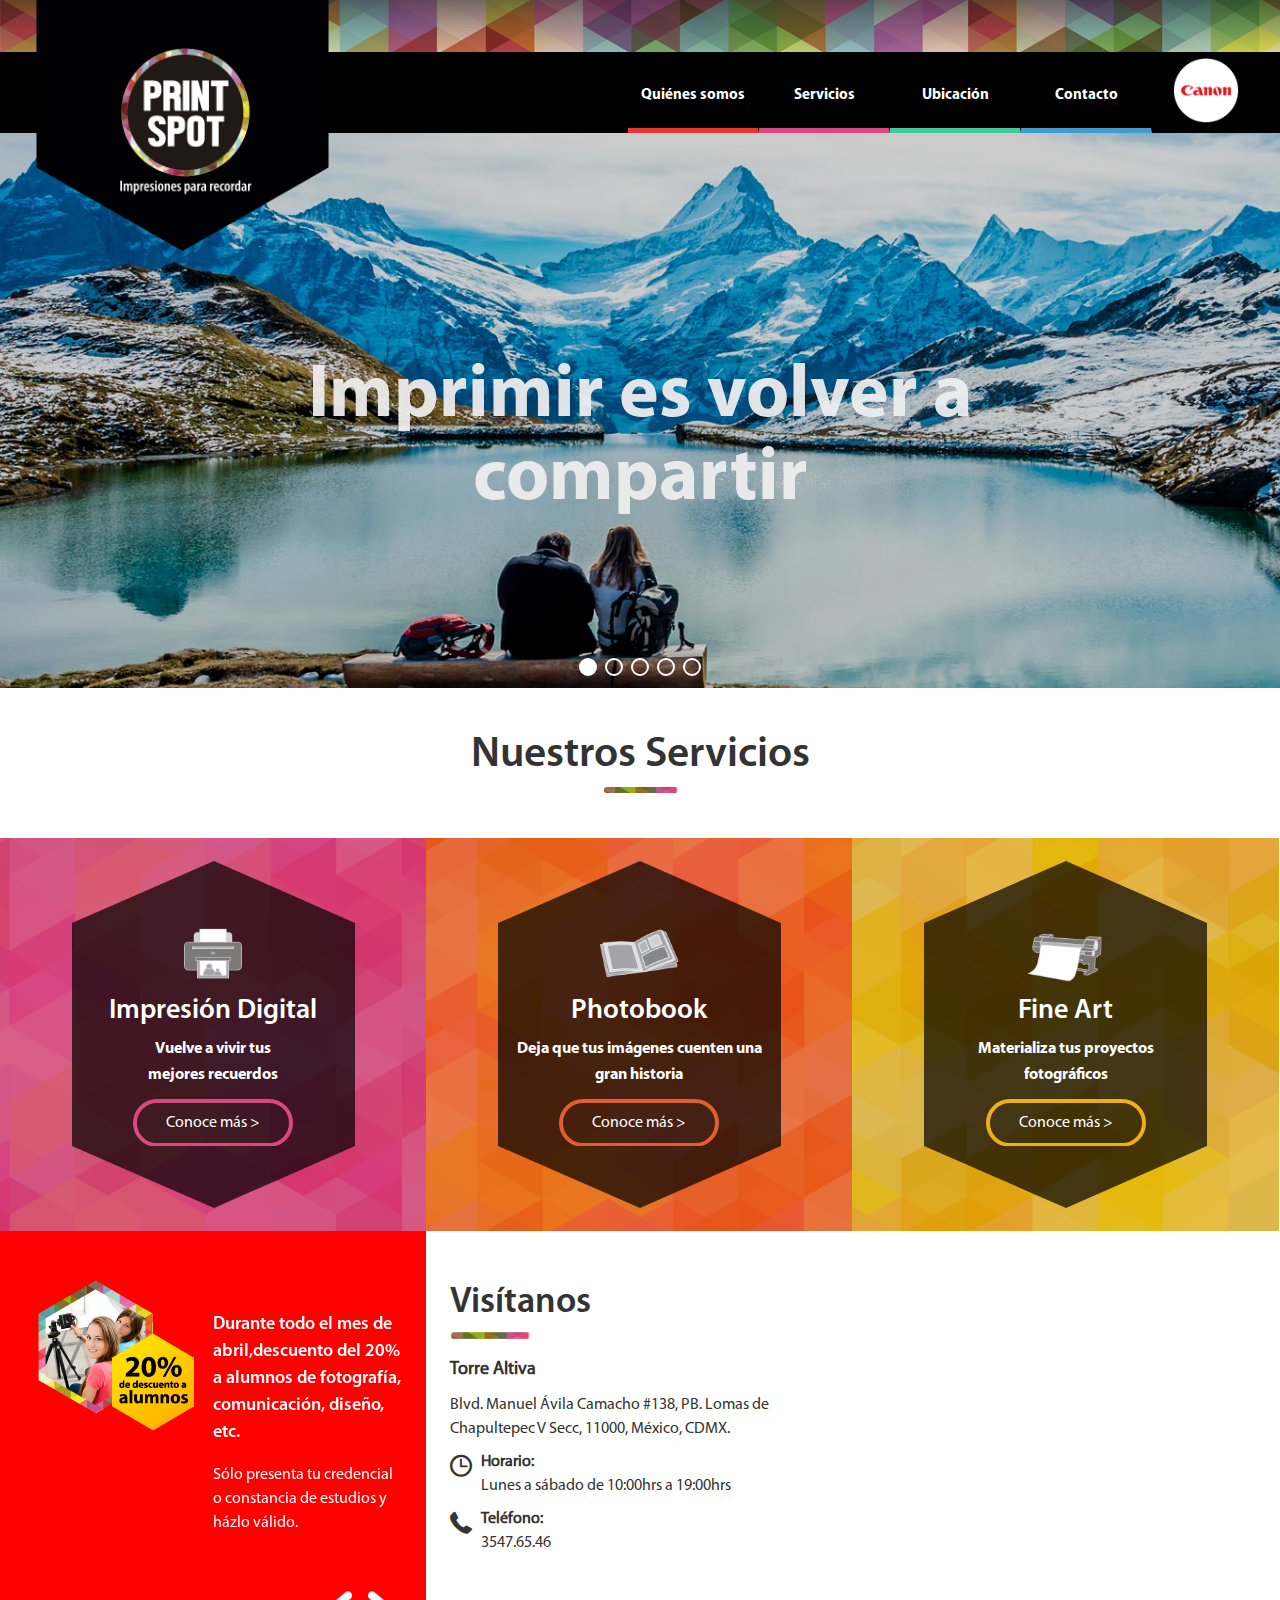
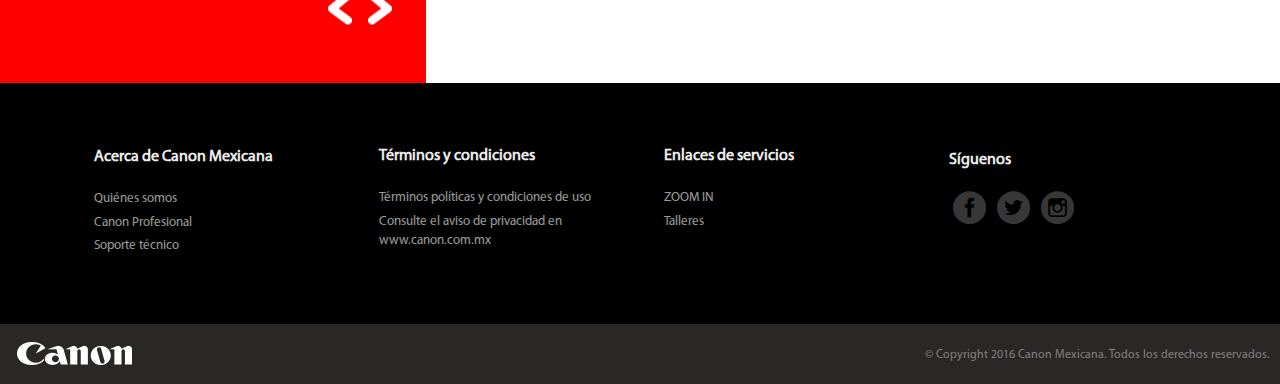
==== commit adb642c1: "Integracion Git Hub" ====
--- a/index.html
+++ b/index.html
@@ -193,34 +193,36 @@
             
             
               <div>
-              <div class="img-promoss"><img src="assets/images/4.png"></div>
+              <div class="img-promoss"><img src="assets/images/servicios/promo-1.png"></div>
               <div class="txt-promoss">
-              <p><strong>De lunes a viernes,</strong> durante todo el mes de abril, 20% de descuento a alumnos de fotografía, arte, comunicación, diseño, etc.<br><br><strong>Haz tu cita llamando al 3547.6546</strong> y presenta tu credencial o constancia de estudios.</p><p>Promociones no acumulables.</p>  
-              </div>
-              </div>
-
-              
-              <div>
-              <div class="img-promoss"><img src="assets/images/3.png"></div>
+              <strong>Durante todo el mes de abril,descuento del 20% a alumnos de fotografía, comunicación, diseño, etc.</strong>  
+              <p>Sólo presenta tu credencial o constancia de estudios y házlo válido.</p></div>
+              </div>
+
+              
+               <div>
+              <div class="img-promoss"><img src="assets/images/servicios/promo-2.png"></div>
               <div class="txt-promoss">
-              <p><strong>De lunes a viernes,</strong> durante todo el mes de abril, 25% de descuento a socios Zoom iN. <br><br><strong>Haz tu cita llamando al 3547.6546</strong> y presenta tu credencial de socio.</p><p>Promociones no acumulables.</p> 
-              </div>
-              </div>
-              
-              
-             <div>
-              <div class="img-promoss"><img src="assets/images/1.png"></div>
+              <strong>Durante todo el mes de abril, descuento del 25% a socios Zoom iN.</strong>
+              <p>Presenta tu credencial.</p> 
+              </div>
+              </div>
+              
+              
+                 <div>
+              <div class="img-promoss"><img src="assets/images/servicios/promo-3.png"></div>
               <div class="txt-promoss">
-              <p><strong>De lunes a viernes,</strong> durante todo el mes de abril, 30% de descuento a socios CPS.  <br><br><strong>Haz tu cita llamando al 5347.6546</strong> y presenta tu credencial de socio.</p>  <p>Promociones no acumulables.</p> 
+              <strong>Durante todo el mes de abril, descuento del 30% a socios CPS.</strong>
+              <p>Presenta tu credencial.</p> 
               </div>
               </div>
               
         
               <div>
-              <div class="img-promoss"><img src="assets/images/2.png"></div>
+              <div class="img-promoss"><img src="assets/images/servicios/promo-4.png"></div>
               <div class="txt-promoss">
-              <p><strong>Promociones especiales directamente en Print Spot.</strong></p> 
-              <p>¡Visítanos y descúbrelas!</p><br><br>
+              <strong>Promociones especiales directamente en Print Spot</strong> 
+              <p>¡visítanos y descúbrelas!</p>
               </div>
               </div>
               
--- a/style.css
+++ b/style.css
@@ -35,8 +35,7 @@
   transition: height 500ms ease-in-out; }
 
 .owl-carousel .owl-item {
-  float: left;
-  /*height:320px;*/ }
+  float: left; }
 
 .owl-controls .owl-page,
 .owl-controls .owl-buttons div {
@@ -5137,7 +5136,7 @@
 .row {
   margin-left: auto;
   margin-right: auto;
-  margin-bottom: 14px; }
+  margin-bottom: 20px; }
 
 .row:after {
   content: "";
@@ -9192,7 +9191,7 @@
       height: 100%;
       width: 100%;
       background: red;
-      padding:10px 36px 0;
+      padding: 36px;
       font-family: Myriad Pro Regular;
       font-size: 22px;
       text-align: left;
@@ -9204,7 +9203,7 @@
       section.services article:nth-child(4) .container .owl-buttons {
         font-size: 0;
         position: relative;
-		margin-top: -20px;
+		margin-top: 30px;
 		float: right;
 		}
         section.services article:nth-child(4) .container .owl-buttons .owl-prev {
@@ -9874,7 +9873,7 @@
 
 
 .img-promoss {
-	width:45%;
+	width:50%;
 	height:auto;
 	display: block;
 	float: left;
@@ -9883,22 +9882,20 @@
 .img-promoss img {
 	width:100%;
 	height:auto;
-	max-width:230px;
 	}
 
 .txt-promoss {
-	width:55%;
+	width:50%;
 	height:auto;
-	padding-top:20px;
-	/*display: block;*/
+	display: block;
 	float: left;
 	color:#FFF;
 	}
 
 .txt-promoss strong {
 	font-family: Myriad Pro Semibold;
-	font-size:19px !important;
-	/*display: block;*/
+	font-size:18px !important;
+	display: block;
 	padding-top: 45px;
 	}
 
@@ -9908,7 +9905,6 @@
     font-size: 16px !important;
     display: block;
     padding-bottom: 10px;
-	line-height:21px;
 
 }
 	
